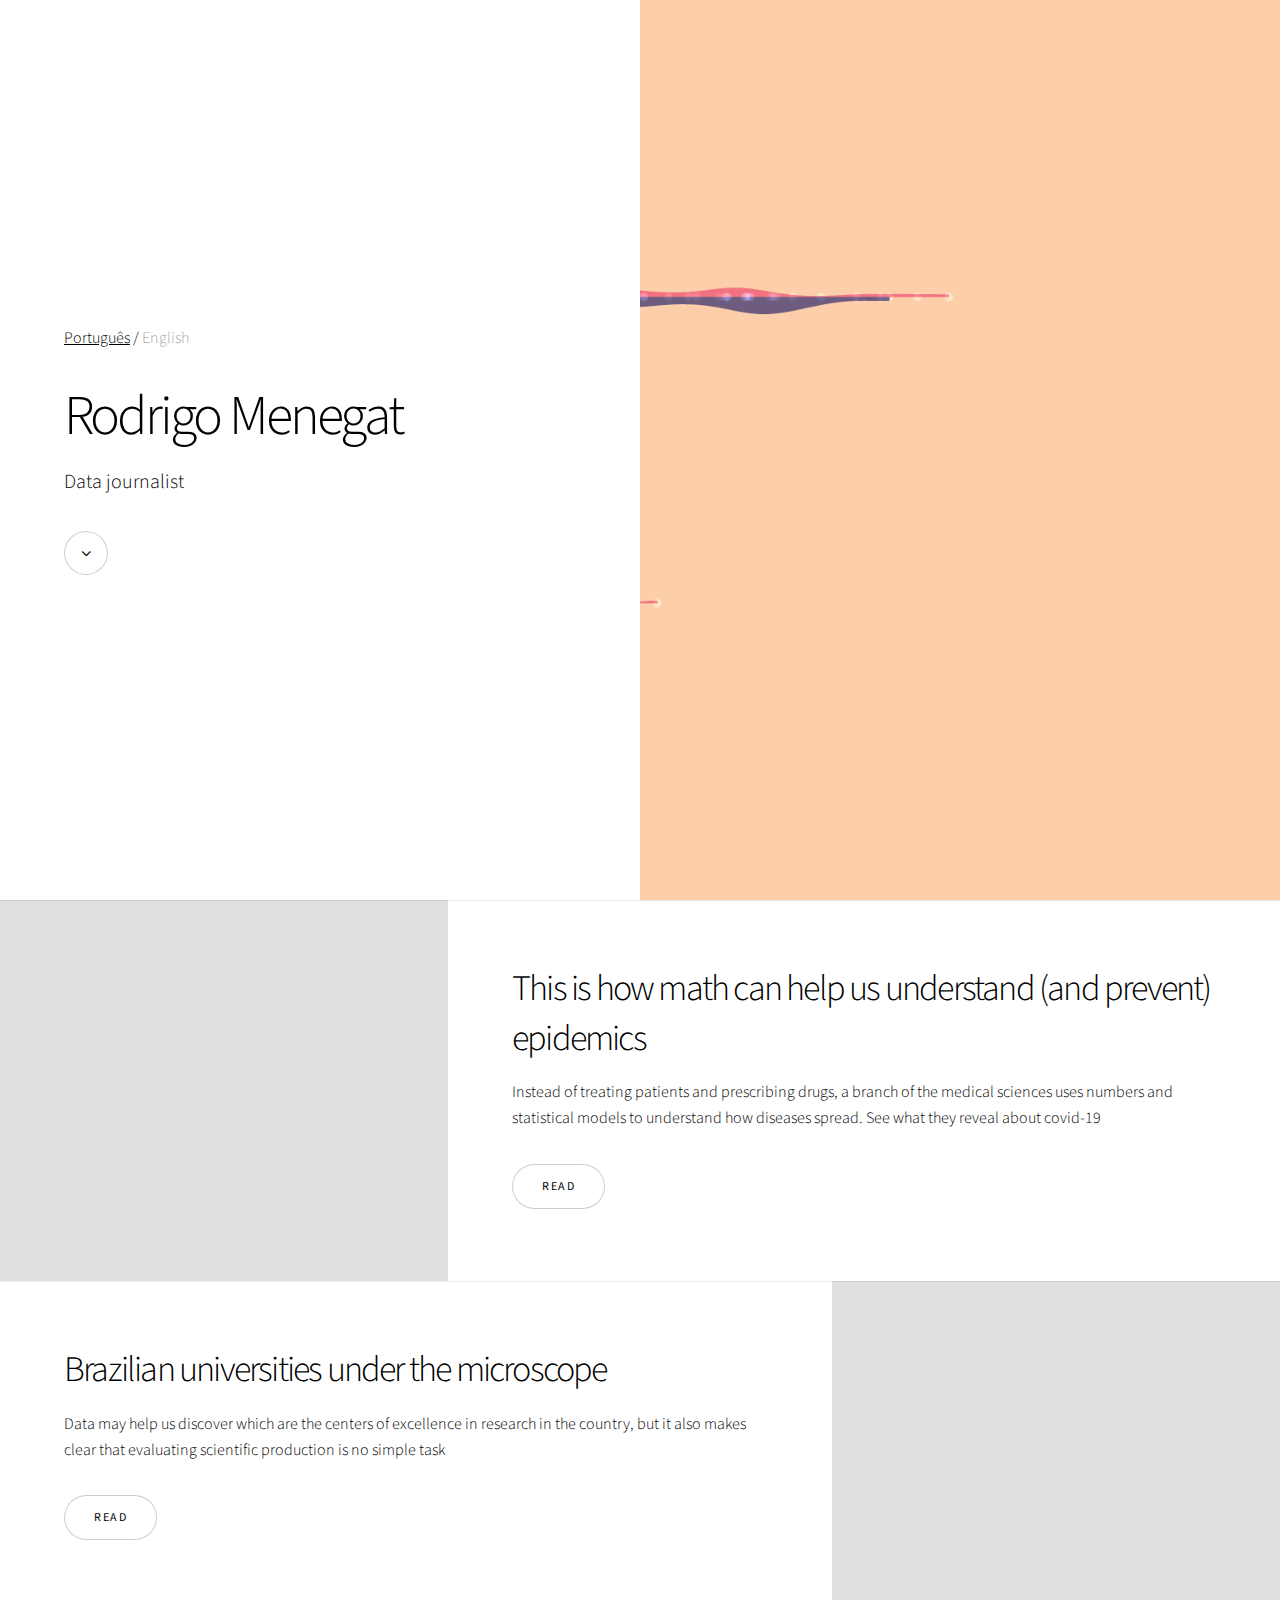
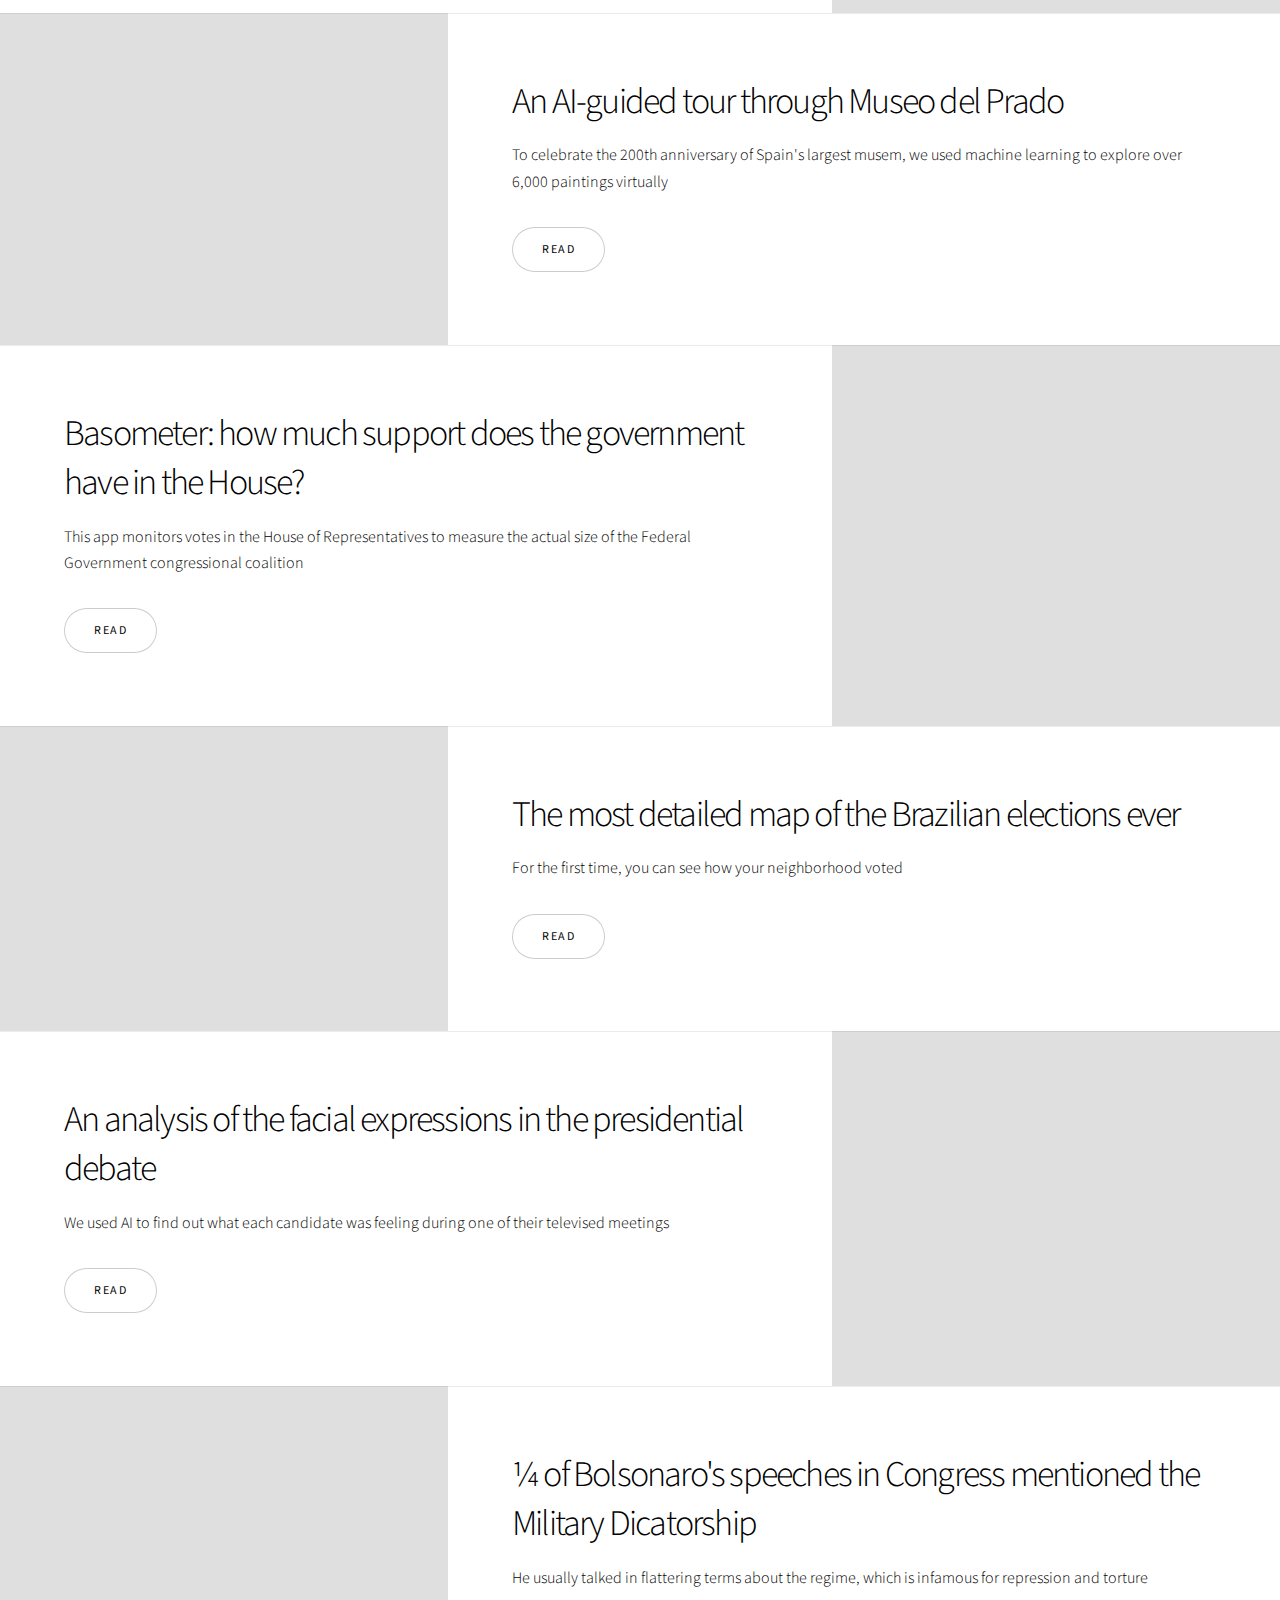
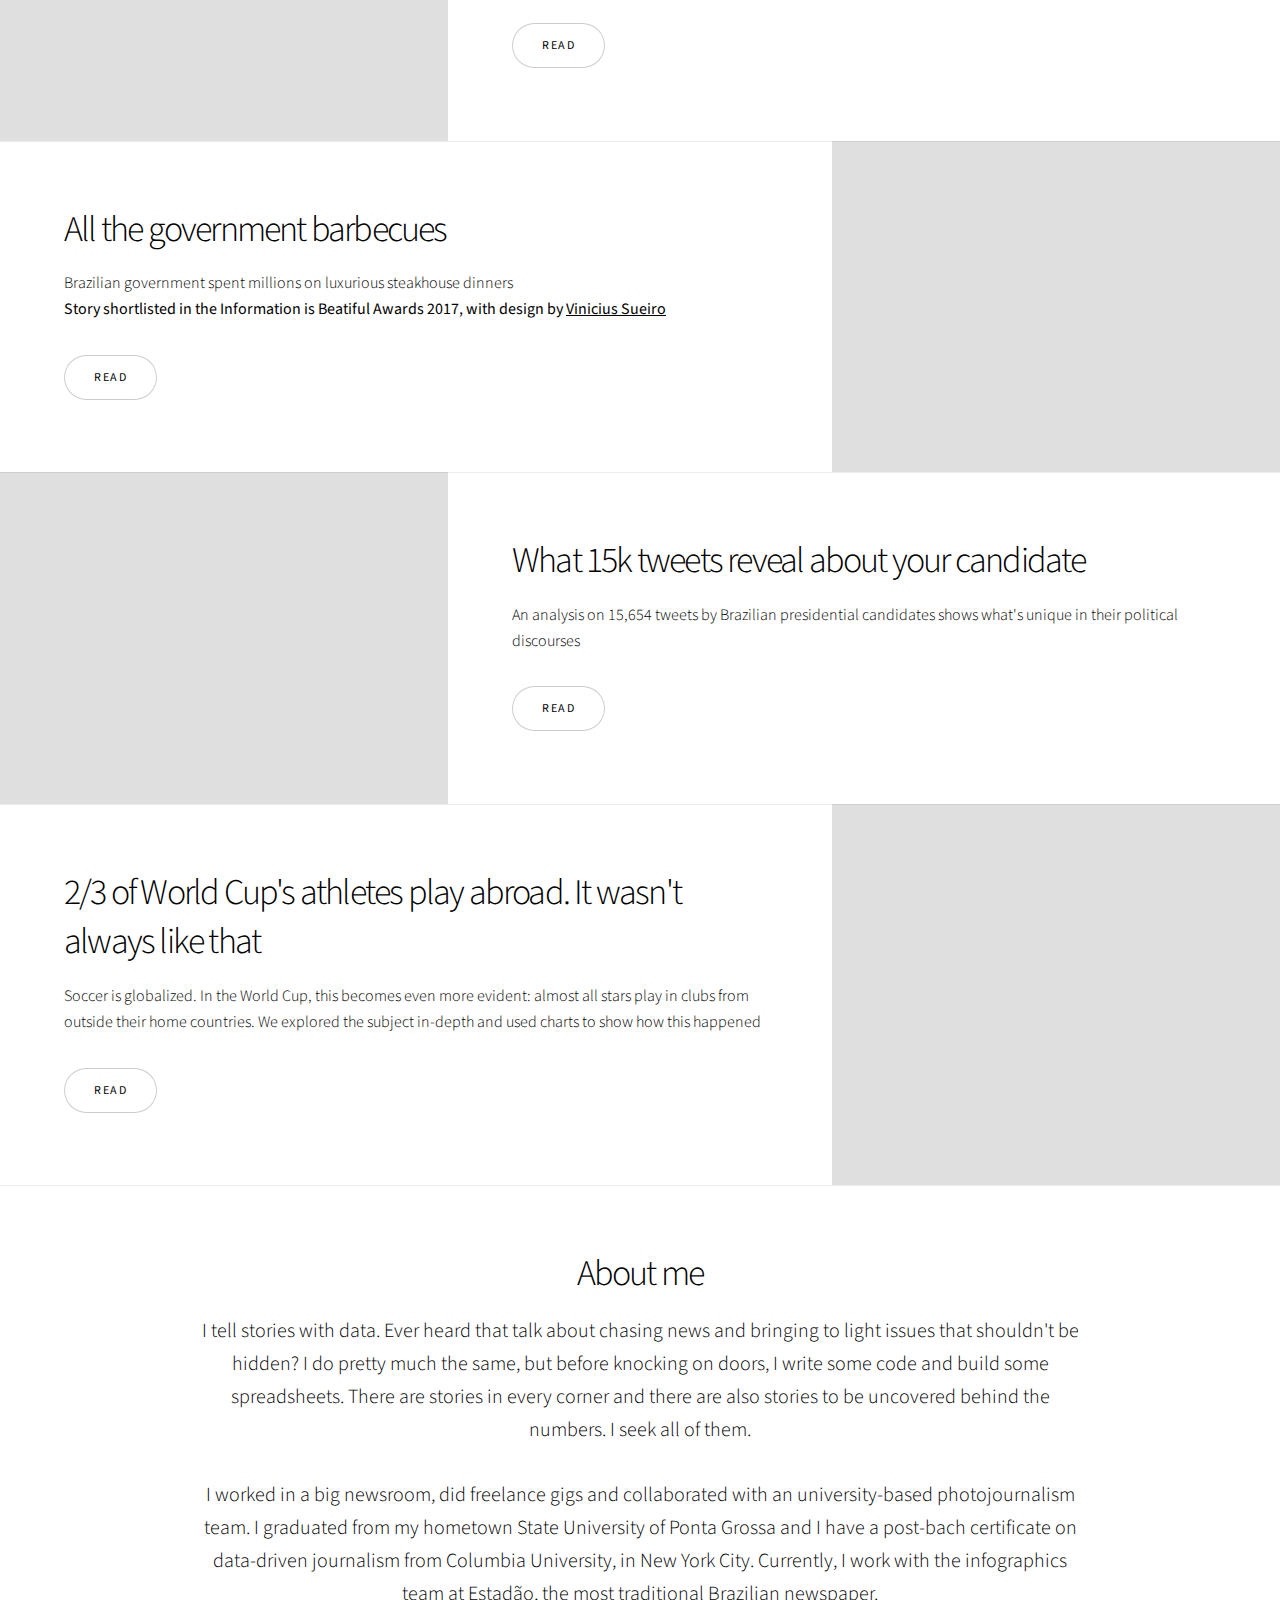
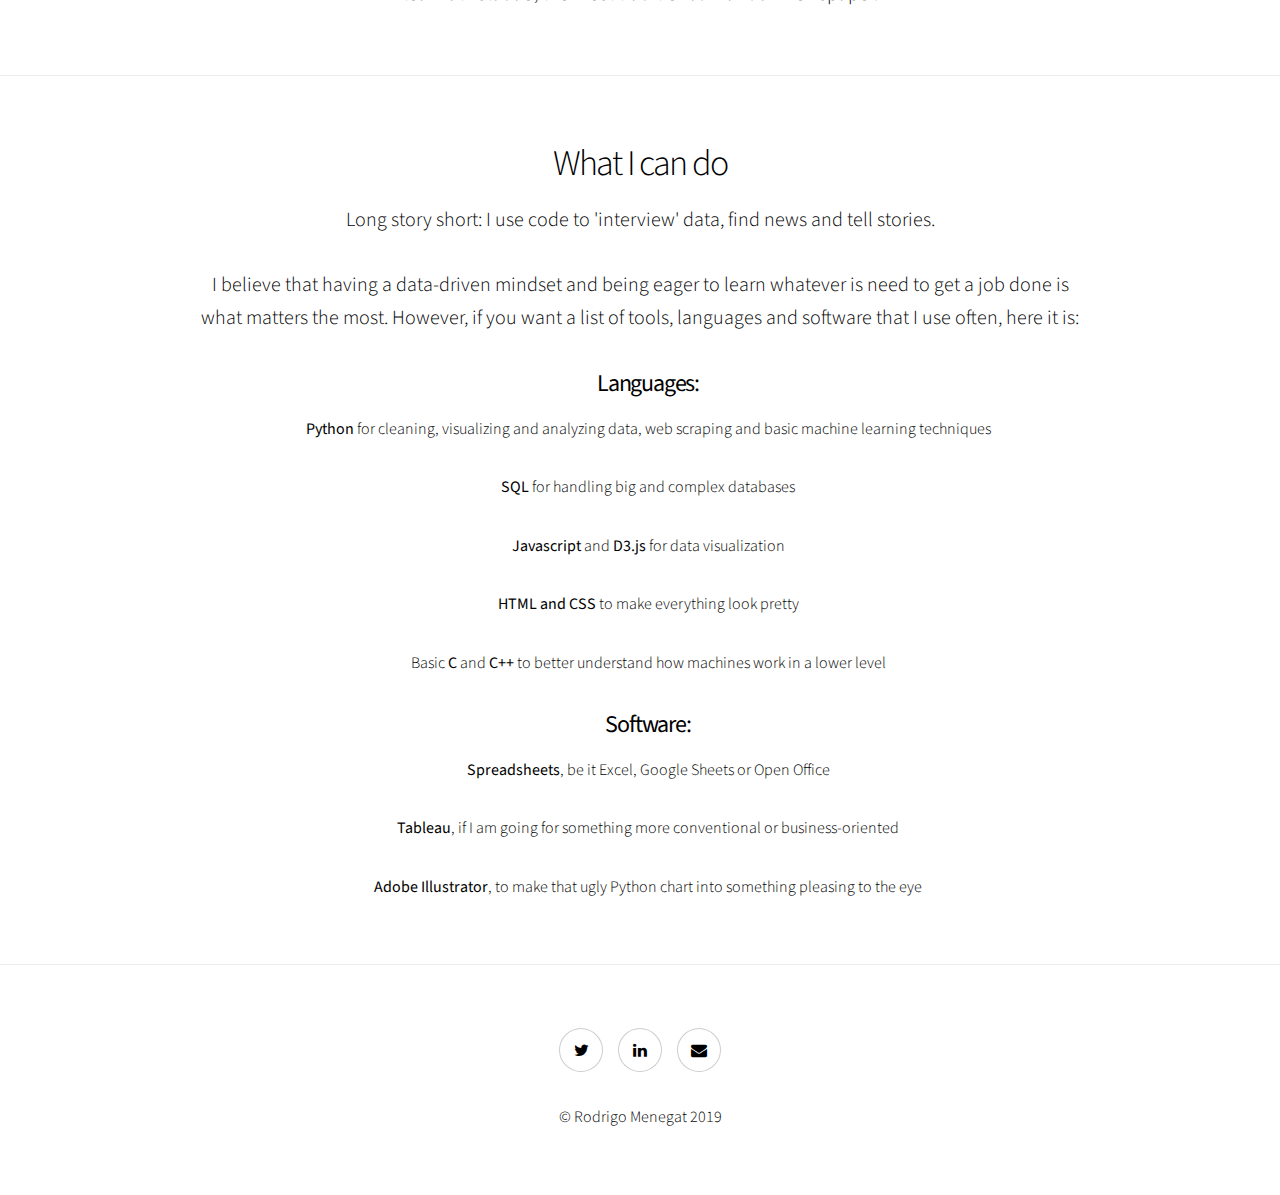
==== english/index.html @ 57725aef "Adiciona classe faltante" ====
<!DOCTYPE HTML>
<html lang="pt-BR">
	<head>
		<title>Rodrigo Menegat – Data Journalist</title>
		<meta name="author" content="Rodrigo Menegat" />
		<meta name="description" content="I tell stories with data. Ever heard that talk about chasing news and bringing to light issues that shouldn't be hidden? I do pretty much the same, but before knocking on doors, I write some code and build some spreadsheets. There are stories in every corner and there are also stories to be uncovered behind the numbers. I seek all of them." />
		<meta charset="utf-8" />
		<meta name="google" content="notranslate" />
		<meta name="viewport" content="width=device-width, initial-scale=1, shrink-to-fit=no">
		<link rel="stylesheet" href="assets/css/main.css" />
	</head>
	<body>

		<!-- Wrapper -->
			<div id="wrapper" class="divided">
				<!-- One -->
					<section class="banner style1 orient-left content-align-left image-position-right fullscreen onload-image-fade-in onload-content-fade-right">
						<div class="content">
              <div class="language-container">
                <p><a href="http://rodrigomenegat.github.io" class="language-link">Português</a> / <a href="#" class="language-link-disabled">English</a></p>
              </div>
							<h1>Rodrigo&nbsp;Menegat&nbsp;</h1>
							<p class="major">Data journalist</p>
							<ul class="actions vertical">
								<li><a href="#first" class="icon style2 fa-angle-down smooth-scroll"></a></li>
							</ul>
						</div>
						<div class="image">
							<img src="images/cover/speeches.png" alt="" align="right"/>
						</div>
					</section>



				<section class="spotlight style1 orient-right content-align-left image-position-center onscroll-image-fade-in" id="first">
					<div class="content">
						<h2>This is how math can help us understand (and prevent) epidemics</h2>
						<p>Instead of treating patients and prescribing drugs, a branch of the medical sciences uses numbers and statistical models to understand how diseases spread. See what they reveal about covid-19</p>
						<ul class="actions vertical">
							<li><a href="https://www.estadao.com.br/infograficos/saude,como-a-matematica-pode-ajudar-a-entender-e-combater-epidemias,1082298" class="button">Read</a></li>
						</ul>
					</div>
					<div class="image">
						<img src="../images/cover/epidemiology.jpg" alt="" />
					</div>
				</section>

				<section class="spotlight style1 orient-left content-align-left image-position-center onscroll-image-fade-in" id="first">
					<div class="content">
						<h2>Brazilian universities under the microscope</h2>
						<p>Data may help us discover which are the centers of excellence in research in the country, but it also makes clear that evaluating scientific production is no simple task</p>
						<ul class="actions vertical">
							<li><a href="https://www.estadao.com.br/infograficos/educacao,universidades-brasileiras-sob-o-microscopio,1061261" class="button">Read</a></li>
						</ul>
					</div>
					<div class="image">
						<img src="../images/cover/science.jpg" alt="" />
					</div>
				</section>	

				<section class="spotlight style1 orient-right content-align-left image-position-center onscroll-image-fade-in" id="first">
					<div class="content">
						<h2>An AI-guided tour through Museo del Prado</h2>
						<p>To celebrate the 200th anniversary of Spain's largest musem, we used machine learning to explore over 6,000 paintings virtually</p>
						<ul class="actions vertical">
							<li><a href="https://www.estadao.com.br/infograficos/viagem,uma-inteligencia-artificial-vai-te-guiar-pelo-museu-do-prado-nossa-reporter-pela-cena-cultural-de-madri,1025741" class="button">Read</a></li>
						</ul>
					</div>
					<div class="image">
						<img src="../images/cover/prado.jpg" alt="" />
					</div>
				</section>

            <section class="spotlight style1 orient-left content-align-left image-position-center onscroll-image-fade-in" id="first">
            <div class="content">
              <h2>Basometer: how much support does the government have in the House?</h2>
              <p>This app monitors votes in the House of Representatives to measure the actual size of the Federal Government congressional coalition</p>
              <ul class="actions vertical">
                <li><a href="https://arte.estadao.com.br/politica/basometro/" class="button">Read</a></li>
              </ul>
            </div>
            <div class="image">
              <img src="../images/cover/basometro.jpg" alt="" />
            </div>
          </section>


          <section class="spotlight style1 orient-right content-align-left image-position-center onscroll-image-fade-in" id="first">
            <div class="content">
              <h2>The most detailed map of the Brazilian elections ever</h2>
              <p>For the first time, you can see how your neighborhood voted </p>
              <ul class="actions vertical">
                <li><a href="https://www.estadao.com.br/infograficos/politica,mapa-mostra-como-sua-vizinhanca-votou-no-2-turno-e-para-o-congresso,944771" class="button">Read</a></li>
              </ul>
            </div>
            <div class="image">
              <img src="../images/cover/voronois.jpg" alt="" />
            </div>
          </section>

          <section class="spotlight style1 orient-left content-align-left image-position-center onscroll-image-fade-in">
            <div class="content">
              <h2>An analysis of the facial expressions in the presidential debate</h2>
              <p>We used AI to find out what each candidate was feeling during one of their televised meetings</p>
              <ul class="actions vertical">
                <li><a href="https://www.estadao.com.br/infograficos/politica,o-que-revela-uma-analise-das-emocoes-dos-candidatos-durante-o-debate,923037" class="button">Read</a></li>
              </ul>
            </div>
            <div class="image">
              <img src="../images/cover/emocoes-debate.png" alt="" />
            </div>
          </section>

          <section class="spotlight style1 orient-right content-align-left image-position-center onscroll-image-fade-in" id="first">
            <div class="content">
              <h2>¼ of Bolsonaro's speeches in Congress mentioned the Military Dicatorship</h2>
              <p>He usually talked in flattering terms about the regime, which is infamous for repression and torture</p>
              <ul class="actions vertical">
                <li><a href="https://www.estadao.com.br/infograficos/politica,bolsonaro-mencionou-a-ditadura-em-14-de-seus-discursos-como-deputado,982285" class="button">Read</a></li>
              </ul>
            </div>
            <div class="image">
              <img src="../images/cover/bolsonaro-ditadura.jpg" alt="" />
            </div>
          </section>

					<section class="spotlight style1 orient-left content-align-left image-position-center onscroll-image-fade-in">
						<div class="content">
							<h2>All the government barbecues</h2>
							<p>Brazilian government spent millions on luxurious steakhouse dinners
              <b><br>Story shortlisted in the Information is Beatiful Awards 2017, with design by <a href=http://vsueiro.com/>Vinicius Sueiro</a></b></p>
							<ul class="actions vertical">
								<li><a href="https://vsueiro.github.io/data-stories/all-the-government-barbecues/en/" class="button">Read</a></li>
							</ul>
						</div>
						<div class="image">
							<img src="images/cover/barbecues.png" alt="" />
						</div>
					</section>

          <section class="spotlight style1 orient-right content-align-left image-position-center onscroll-image-fade-in">
						<div class="content">
							<h2>What 15k tweets reveal about your candidate</h2>
							<p>An analysis on 15,654 tweets by Brazilian presidential candidates shows what's unique in their political discourses</p>
							<ul class="actions vertical">
								<li><a href=http://infograficos.estadao.com.br/politica/eleicoes/2018/o-que-15-mil-tweets-revelam-sobre-seu-candidato/ class="button">Read</a></li>
							</ul>
						</div>
						<div class="image">
							<img src="images/cover/tweets.png" alt="" />
						</div>
					</section>

          <section class="spotlight style1 orient-left content-align-left image-position-center onscroll-image-fade-in">
						<div class="content">
							<h2>2/3 of World Cup's athletes play abroad. It wasn't always like that</h2>
							<p>Soccer is globalized. In the World Cup, this becomes even more evident: almost all stars play in clubs from outside their home countries. We explored the subject in-depth and used charts to show how this happened</p>
							<ul class="actions vertical">
								<li><a href=https://www.estadao.com.br/infograficos/copa-do-mundo-2018,pela-primeira-vez-mais-de-dois-tercos-dos-jogadores-da-copa-atuam-no-exterior,888766 class="button">Read</a></li>
							</ul>
						</div>
						<div class="image">
							<img src="images/cover/mapa.jpg" alt="" />
						</div>
					</section>

<!--     			<section class="spotlight style1 orient-left content-align-left image-position-center onscroll-image-fade-in">
						<div class="content">
							<h2>In Brazilian streets, the dictatorship still lingers</h2>
							<p>Streets named after criminals of the two-decade long authoritarian regime are everywhere</p>
							<ul class="actions vertical">
								<li><a href="https://apublica.org/2017/10/nas-ruas-do-brasil-a-ditadura-ainda-vive/" class="button">Read</a></li>
							</ul>
						</div>
						<div class="image">
							<img src="images/cover/dictatorship.png" alt="" />
						</div>
					</section> -->

<!--           <section class="spotlight style1 orient-right content-align-left image-position-center onscroll-image-fade-in">
						<div class="content">
							<h2>After the 2018 World Cup, France and Belgium lead Estado's national team ranking</h2>
							<p>Uruguay, Russia and Croatia are among the teams that evolved the most, while Argentina and Germany have plummeted. This analysis uses statistical methods to find out which teams have dominated international soccer in recent years</p>
							<ul class="actions vertical">
								<li><a href="https://www.estadao.com.br/infograficos/copa-do-mundo-2018,ao-fim-da-copa-franca-e-belgica-dominam-ranking-do-estado,902219" class="button">Leia</a></li>
							</ul>
						</div>
						<div class="image">
							<img src="images/cover/elo.jpg" alt="" />
						</div>
					</section> -->

<!--
					<section class="spotlight style1 orient-right content-align-left image-position-center onscroll-image-fade-in">
						<div class="content">
							<h2>In vote about corruption charges, president Temer's allies avoided the spotlight</h2>
							<p>Congressmen that deemed the Brazilian president innocent were unusually brief</p>
							<ul class="actions vertical">
								<li><a href="http://politica.estadao.com.br/noticias/geral,voto-de-deputados-na-segunda-denuncia-teve-media-de-160-caracteres,70002065959" class="button">Read</a></li>
							</ul>
						</div>
						<div class="image">
							<img src="images/cover/speeches.png" alt="" />
						</div>
					</section>
-->

					<section class="wrapper style1 align-center">
						<div class="inner">
							<h2>About me</h2>
							<p class="major">I tell stories with data. Ever heard that talk about chasing news and bringing to light issues that shouldn't be hidden? I do pretty much the same, but before knocking on doors, I write some code and build some spreadsheets. There are stories in every corner and there are also stories to be uncovered behind the numbers. I seek all of them.</p>
							<p class="major">I worked in a big newsroom, did freelance gigs and collaborated with an university-based photojournalism team. I graduated from my hometown State University of Ponta Grossa and I have a post-bach certificate on data-driven journalism from Columbia University, in New York City. Currently, I work with the infographics team at Estadão, the most traditional Brazilian newspaper.</p>
						</div>
					</section>

          <section class="wrapper style1 align-center">
            <div class="inner">
              <h2>What I can do</h2>
              <p class="major">Long story short: I use code to 'interview' data, find news and tell stories.</p>
              <p class="major">I believe that having a data-driven mindset and being eager to learn whatever is need to get a job done is what matters the most. However, if you want a list of tools, languages and software that I use often, here it is:</p>
              <ul>
                <h3><b>Languages:</b></h3>
                <p><b>Python</b> for cleaning, visualizing and analyzing data, web scraping and basic machine learning techniques</p>
                <p><b>SQL</b> for handling big and complex databases</p>
                <p><b>Javascript</b> and <b>D3.js</b> for data visualization</p>
                <p><b>HTML and CSS</b> to make everything look pretty</p>
                <p>Basic <b>C</b> and <b>C++</b> to better understand how machines work in a lower level</p>
                <h3><b>Software:</b></h3>
                <p><b>Spreadsheets</b>, be it Excel, Google Sheets or Open Office</p>
                <p><b>Tableau</b>, if I am going for something more conventional or business-oriented</b></p>
                <p><b>Adobe Illustrator</b>, to make that ugly Python chart into something pleasing to the eye</b></p>


              </ul>
            </div>
          </section>

				<!-- Footer -->
					<footer class="wrapper style1 align-center">
						<div class="inner">
							<ul class="icons">
								<li><a target="_blank" href="https://twitter.com/rodrigomenegat" class="icon style2 fa-twitter"><span class="label">Twitter</span></a></li>
								<li><a target="_blank" href="https://www.linkedin.com/in/rodrigo-menegat-schuinski-6165578b/" class="icon style2 fa-linkedin"><span class="label">LinkedIn</span></a></li>
								<li><a target="_blank" href="mailto:rodrigoschuinski@gmail.com" class="icon style2 fa-envelope"><span class="label">Email</span></a></li>
							</ul>
							<p>&copy; Rodrigo Menegat 2019</p>
						</div>
					</footer>

			</div>

		<!-- Scripts -->
			<script src="assets/js/jquery.min.js"></script>
			<script src="assets/js/jquery.scrollex.min.js"></script>
			<script src="assets/js/jquery.scrolly.min.js"></script>
			<script src="assets/js/skel.min.js"></script>
			<script src="assets/js/util.js"></script>
			<script src="assets/js/main.js"></script>

	</body>
</html>
---- english/assets/css/main.css ----
@import url(font-awesome.min.css);
@import url("https://fonts.googleapis.com/css?family=Source+Sans+Pro:300,300i,400,400i");

/*
	Story by HTML5 UP
	html5up.net | @ajlkn
	Free for personal and commercial use under the CCA 3.0 license (html5up.net/license)
*/

/* Reset */

	html, body, div, span, applet, object, iframe, h1, h2, h3, h4, h5, h6, p, blockquote, pre, a, abbr, acronym, address, big, cite, code, del, dfn, em, img, ins, kbd, q, s, samp, small, strike, strong, sub, sup, tt, var, b, u, i, center, dl, dt, dd, ol, ul, li, fieldset, form, label, legend, table, caption, tbody, tfoot, thead, tr, th, td, article, aside, canvas, details, embed, figure, figcaption, footer, header, hgroup, menu, nav, output, ruby, section, summary, time, mark, audio, video {
		margin: 0;
		padding: 0;
		border: 0;
		font-size: 100%;
		font: inherit;
		vertical-align: baseline;
	}

	article, aside, details, figcaption, figure, footer, header, hgroup, menu, nav, section {
		display: block;
	}

	body {
		line-height: 1;
	}

	ol, ul {
		list-style: none;
	}

	blockquote, q {
		quotes: none;
	}

	blockquote:before, blockquote:after, q:before, q:after {
		content: '';
		content: none;
	}

	table {
		border-collapse: collapse;
		border-spacing: 0;
	}

	body {
		-webkit-text-size-adjust: none;
	}

/* Box Model */

	*, *:before, *:after {
		-moz-box-sizing: border-box;
		-webkit-box-sizing: border-box;
		box-sizing: border-box;
	}

/* Grid */

	.row {
		border-bottom: solid 1px transparent;
		-moz-box-sizing: border-box;
		-webkit-box-sizing: border-box;
		box-sizing: border-box;
	}

	.row > * {
		float: left;
		-moz-box-sizing: border-box;
		-webkit-box-sizing: border-box;
		box-sizing: border-box;
	}

	.row:after, .row:before {
		content: '';
		display: block;
		clear: both;
		height: 0;
	}

	.row.uniform > * > :first-child {
		margin-top: 0;
	}

	.row.uniform > * > :last-child {
		margin-bottom: 0;
	}

	.row.\30 \25 > * {
		padding: 0 0 0 0rem;
	}

	.row.\30 \25 {
		margin: 0 0 -1px 0rem;
	}

	.row.uniform.\30 \25 > * {
		padding: 0rem 0 0 0rem;
	}

	.row.uniform.\30 \25 {
		margin: 0rem 0 -1px 0rem;
	}

	.row > * {
		padding: 0 0 0 2rem;
	}

	.row {
		margin: 0 0 -1px -2rem;
	}

	.row.uniform > * {
		padding: 2rem 0 0 2rem;
	}

	.row.uniform {
		margin: -2rem 0 -1px -2rem;
	}

	.row.\32 00\25 > * {
		padding: 0 0 0 4rem;
	}

	.row.\32 00\25 {
		margin: 0 0 -1px -4rem;
	}

	.row.uniform.\32 00\25 > * {
		padding: 4rem 0 0 4rem;
	}

	.row.uniform.\32 00\25 {
		margin: -4rem 0 -1px -4rem;
	}

	.row.\31 50\25 > * {
		padding: 0 0 0 3rem;
	}

	.row.\31 50\25 {
		margin: 0 0 -1px -3rem;
	}

	.row.uniform.\31 50\25 > * {
		padding: 3rem 0 0 3rem;
	}

	.row.uniform.\31 50\25 {
		margin: -3rem 0 -1px -3rem;
	}

	.row.\35 0\25 > * {
		padding: 0 0 0 1rem;
	}

	.row.\35 0\25 {
		margin: 0 0 -1px -1rem;
	}

	.row.uniform.\35 0\25 > * {
		padding: 1rem 0 0 1rem;
	}

	.row.uniform.\35 0\25 {
		margin: -1rem 0 -1px -1rem;
	}

	.row.\32 5\25 > * {
		padding: 0 0 0 0.5rem;
	}

	.row.\32 5\25 {
		margin: 0 0 -1px -0.5rem;
	}

	.row.uniform.\32 5\25 > * {
		padding: 0.5rem 0 0 0.5rem;
	}

	.row.uniform.\32 5\25 {
		margin: -0.5rem 0 -1px -0.5rem;
	}

	.\31 2u, .\31 2u\24 {
		width: 100%;
		clear: none;
		margin-left: 0;
	}

	.\31 1u, .\31 1u\24 {
		width: 91.6666666667%;
		clear: none;
		margin-left: 0;
	}

	.\31 0u, .\31 0u\24 {
		width: 83.3333333333%;
		clear: none;
		margin-left: 0;
	}

	.\39 u, .\39 u\24 {
		width: 75%;
		clear: none;
		margin-left: 0;
	}

	.\38 u, .\38 u\24 {
		width: 66.6666666667%;
		clear: none;
		margin-left: 0;
	}

	.\37 u, .\37 u\24 {
		width: 58.3333333333%;
		clear: none;
		margin-left: 0;
	}

	.\36 u, .\36 u\24 {
		width: 50%;
		clear: none;
		margin-left: 0;
	}

	.\35 u, .\35 u\24 {
		width: 41.6666666667%;
		clear: none;
		margin-left: 0;
	}

	.\34 u, .\34 u\24 {
		width: 33.3333333333%;
		clear: none;
		margin-left: 0;
	}

	.\33 u, .\33 u\24 {
		width: 25%;
		clear: none;
		margin-left: 0;
	}

	.\32 u, .\32 u\24 {
		width: 16.6666666667%;
		clear: none;
		margin-left: 0;
	}

	.\31 u, .\31 u\24 {
		width: 8.3333333333%;
		clear: none;
		margin-left: 0;
	}

	.\31 2u\24 + *,
	.\31 1u\24 + *,
	.\31 0u\24 + *,
	.\39 u\24 + *,
	.\38 u\24 + *,
	.\37 u\24 + *,
	.\36 u\24 + *,
	.\35 u\24 + *,
	.\34 u\24 + *,
	.\33 u\24 + *,
	.\32 u\24 + *,
	.\31 u\24 + * {
		clear: left;
	}

	.\-11u {
		margin-left: 91.66667%;
	}

	.\-10u {
		margin-left: 83.33333%;
	}

	.\-9u {
		margin-left: 75%;
	}

	.\-8u {
		margin-left: 66.66667%;
	}

	.\-7u {
		margin-left: 58.33333%;
	}

	.\-6u {
		margin-left: 50%;
	}

	.\-5u {
		margin-left: 41.66667%;
	}

	.\-4u {
		margin-left: 33.33333%;
	}

	.\-3u {
		margin-left: 25%;
	}

	.\-2u {
		margin-left: 16.66667%;
	}

	.\-1u {
		margin-left: 8.33333%;
	}

	@media screen and (max-width: 1680px) {

		.row > * {
			padding: 0 0 0 2rem;
		}

		.row {
			margin: 0 0 -1px -2rem;
		}

		.row.uniform > * {
			padding: 2rem 0 0 2rem;
		}

		.row.uniform {
			margin: -2rem 0 -1px -2rem;
		}

		.row.\32 00\25 > * {
			padding: 0 0 0 4rem;
		}

		.row.\32 00\25 {
			margin: 0 0 -1px -4rem;
		}

		.row.uniform.\32 00\25 > * {
			padding: 4rem 0 0 4rem;
		}

		.row.uniform.\32 00\25 {
			margin: -4rem 0 -1px -4rem;
		}

		.row.\31 50\25 > * {
			padding: 0 0 0 3rem;
		}

		.row.\31 50\25 {
			margin: 0 0 -1px -3rem;
		}

		.row.uniform.\31 50\25 > * {
			padding: 3rem 0 0 3rem;
		}

		.row.uniform.\31 50\25 {
			margin: -3rem 0 -1px -3rem;
		}

		.row.\35 0\25 > * {
			padding: 0 0 0 1rem;
		}

		.row.\35 0\25 {
			margin: 0 0 -1px -1rem;
		}

		.row.uniform.\35 0\25 > * {
			padding: 1rem 0 0 1rem;
		}

		.row.uniform.\35 0\25 {
			margin: -1rem 0 -1px -1rem;
		}

		.row.\32 5\25 > * {
			padding: 0 0 0 0.5rem;
		}

		.row.\32 5\25 {
			margin: 0 0 -1px -0.5rem;
		}

		.row.uniform.\32 5\25 > * {
			padding: 0.5rem 0 0 0.5rem;
		}

		.row.uniform.\32 5\25 {
			margin: -0.5rem 0 -1px -0.5rem;
		}

		.\31 2u\28xlarge\29, .\31 2u\24\28xlarge\29 {
			width: 100%;
			clear: none;
			margin-left: 0;
		}

		.\31 1u\28xlarge\29, .\31 1u\24\28xlarge\29 {
			width: 91.6666666667%;
			clear: none;
			margin-left: 0;
		}

		.\31 0u\28xlarge\29, .\31 0u\24\28xlarge\29 {
			width: 83.3333333333%;
			clear: none;
			margin-left: 0;
		}

		.\39 u\28xlarge\29, .\39 u\24\28xlarge\29 {
			width: 75%;
			clear: none;
			margin-left: 0;
		}

		.\38 u\28xlarge\29, .\38 u\24\28xlarge\29 {
			width: 66.6666666667%;
			clear: none;
			margin-left: 0;
		}

		.\37 u\28xlarge\29, .\37 u\24\28xlarge\29 {
			width: 58.3333333333%;
			clear: none;
			margin-left: 0;
		}

		.\36 u\28xlarge\29, .\36 u\24\28xlarge\29 {
			width: 50%;
			clear: none;
			margin-left: 0;
		}

		.\35 u\28xlarge\29, .\35 u\24\28xlarge\29 {
			width: 41.6666666667%;
			clear: none;
			margin-left: 0;
		}

		.\34 u\28xlarge\29, .\34 u\24\28xlarge\29 {
			width: 33.3333333333%;
			clear: none;
			margin-left: 0;
		}

		.\33 u\28xlarge\29, .\33 u\24\28xlarge\29 {
			width: 25%;
			clear: none;
			margin-left: 0;
		}

		.\32 u\28xlarge\29, .\32 u\24\28xlarge\29 {
			width: 16.6666666667%;
			clear: none;
			margin-left: 0;
		}

		.\31 u\28xlarge\29, .\31 u\24\28xlarge\29 {
			width: 8.3333333333%;
			clear: none;
			margin-left: 0;
		}

		.\31 2u\24\28xlarge\29 + *,
		.\31 1u\24\28xlarge\29 + *,
		.\31 0u\24\28xlarge\29 + *,
		.\39 u\24\28xlarge\29 + *,
		.\38 u\24\28xlarge\29 + *,
		.\37 u\24\28xlarge\29 + *,
		.\36 u\24\28xlarge\29 + *,
		.\35 u\24\28xlarge\29 + *,
		.\34 u\24\28xlarge\29 + *,
		.\33 u\24\28xlarge\29 + *,
		.\32 u\24\28xlarge\29 + *,
		.\31 u\24\28xlarge\29 + * {
			clear: left;
		}

		.\-11u\28xlarge\29 {
			margin-left: 91.66667%;
		}

		.\-10u\28xlarge\29 {
			margin-left: 83.33333%;
		}

		.\-9u\28xlarge\29 {
			margin-left: 75%;
		}

		.\-8u\28xlarge\29 {
			margin-left: 66.66667%;
		}

		.\-7u\28xlarge\29 {
			margin-left: 58.33333%;
		}

		.\-6u\28xlarge\29 {
			margin-left: 50%;
		}

		.\-5u\28xlarge\29 {
			margin-left: 41.66667%;
		}

		.\-4u\28xlarge\29 {
			margin-left: 33.33333%;
		}

		.\-3u\28xlarge\29 {
			margin-left: 25%;
		}

		.\-2u\28xlarge\29 {
			margin-left: 16.66667%;
		}

		.\-1u\28xlarge\29 {
			margin-left: 8.33333%;
		}

	}

	@media screen and (max-width: 1280px) {

		.row > * {
			padding: 0 0 0 2rem;
		}

		.row {
			margin: 0 0 -1px -2rem;
		}

		.row.uniform > * {
			padding: 2rem 0 0 2rem;
		}

		.row.uniform {
			margin: -2rem 0 -1px -2rem;
		}

		.row.\32 00\25 > * {
			padding: 0 0 0 4rem;
		}

		.row.\32 00\25 {
			margin: 0 0 -1px -4rem;
		}

		.row.uniform.\32 00\25 > * {
			padding: 4rem 0 0 4rem;
		}

		.row.uniform.\32 00\25 {
			margin: -4rem 0 -1px -4rem;
		}

		.row.\31 50\25 > * {
			padding: 0 0 0 3rem;
		}

		.row.\31 50\25 {
			margin: 0 0 -1px -3rem;
		}

		.row.uniform.\31 50\25 > * {
			padding: 3rem 0 0 3rem;
		}

		.row.uniform.\31 50\25 {
			margin: -3rem 0 -1px -3rem;
		}

		.row.\35 0\25 > * {
			padding: 0 0 0 1rem;
		}

		.row.\35 0\25 {
			margin: 0 0 -1px -1rem;
		}

		.row.uniform.\35 0\25 > * {
			padding: 1rem 0 0 1rem;
		}

		.row.uniform.\35 0\25 {
			margin: -1rem 0 -1px -1rem;
		}

		.row.\32 5\25 > * {
			padding: 0 0 0 0.5rem;
		}

		.row.\32 5\25 {
			margin: 0 0 -1px -0.5rem;
		}

		.row.uniform.\32 5\25 > * {
			padding: 0.5rem 0 0 0.5rem;
		}

		.row.uniform.\32 5\25 {
			margin: -0.5rem 0 -1px -0.5rem;
		}

		.\31 2u\28large\29, .\31 2u\24\28large\29 {
			width: 100%;
			clear: none;
			margin-left: 0;
		}

		.\31 1u\28large\29, .\31 1u\24\28large\29 {
			width: 91.6666666667%;
			clear: none;
			margin-left: 0;
		}

		.\31 0u\28large\29, .\31 0u\24\28large\29 {
			width: 83.3333333333%;
			clear: none;
			margin-left: 0;
		}

		.\39 u\28large\29, .\39 u\24\28large\29 {
			width: 75%;
			clear: none;
			margin-left: 0;
		}

		.\38 u\28large\29, .\38 u\24\28large\29 {
			width: 66.6666666667%;
			clear: none;
			margin-left: 0;
		}

		.\37 u\28large\29, .\37 u\24\28large\29 {
			width: 58.3333333333%;
			clear: none;
			margin-left: 0;
		}

		.\36 u\28large\29, .\36 u\24\28large\29 {
			width: 50%;
			clear: none;
			margin-left: 0;
		}

		.\35 u\28large\29, .\35 u\24\28large\29 {
			width: 41.6666666667%;
			clear: none;
			margin-left: 0;
		}

		.\34 u\28large\29, .\34 u\24\28large\29 {
			width: 33.3333333333%;
			clear: none;
			margin-left: 0;
		}

		.\33 u\28large\29, .\33 u\24\28large\29 {
			width: 25%;
			clear: none;
			margin-left: 0;
		}

		.\32 u\28large\29, .\32 u\24\28large\29 {
			width: 16.6666666667%;
			clear: none;
			margin-left: 0;
		}

		.\31 u\28large\29, .\31 u\24\28large\29 {
			width: 8.3333333333%;
			clear: none;
			margin-left: 0;
		}

		.\31 2u\24\28large\29 + *,
		.\31 1u\24\28large\29 + *,
		.\31 0u\24\28large\29 + *,
		.\39 u\24\28large\29 + *,
		.\38 u\24\28large\29 + *,
		.\37 u\24\28large\29 + *,
		.\36 u\24\28large\29 + *,
		.\35 u\24\28large\29 + *,
		.\34 u\24\28large\29 + *,
		.\33 u\24\28large\29 + *,
		.\32 u\24\28large\29 + *,
		.\31 u\24\28large\29 + * {
			clear: left;
		}

		.\-11u\28large\29 {
			margin-left: 91.66667%;
		}

		.\-10u\28large\29 {
			margin-left: 83.33333%;
		}

		.\-9u\28large\29 {
			margin-left: 75%;
		}

		.\-8u\28large\29 {
			margin-left: 66.66667%;
		}

		.\-7u\28large\29 {
			margin-left: 58.33333%;
		}

		.\-6u\28large\29 {
			margin-left: 50%;
		}

		.\-5u\28large\29 {
			margin-left: 41.66667%;
		}

		.\-4u\28large\29 {
			margin-left: 33.33333%;
		}

		.\-3u\28large\29 {
			margin-left: 25%;
		}

		.\-2u\28large\29 {
			margin-left: 16.66667%;
		}

		.\-1u\28large\29 {
			margin-left: 8.33333%;
		}

	}

	@media screen and (max-width: 980px) {

		.row > * {
			padding: 0 0 0 2rem;
		}

		.row {
			margin: 0 0 -1px -2rem;
		}

		.row.uniform > * {
			padding: 2rem 0 0 2rem;
		}

		.row.uniform {
			margin: -2rem 0 -1px -2rem;
		}

		.row.\32 00\25 > * {
			padding: 0 0 0 4rem;
		}

		.row.\32 00\25 {
			margin: 0 0 -1px -4rem;
		}

		.row.uniform.\32 00\25 > * {
			padding: 4rem 0 0 4rem;
		}

		.row.uniform.\32 00\25 {
			margin: -4rem 0 -1px -4rem;
		}

		.row.\31 50\25 > * {
			padding: 0 0 0 3rem;
		}

		.row.\31 50\25 {
			margin: 0 0 -1px -3rem;
		}

		.row.uniform.\31 50\25 > * {
			padding: 3rem 0 0 3rem;
		}

		.row.uniform.\31 50\25 {
			margin: -3rem 0 -1px -3rem;
		}

		.row.\35 0\25 > * {
			padding: 0 0 0 1rem;
		}

		.row.\35 0\25 {
			margin: 0 0 -1px -1rem;
		}

		.row.uniform.\35 0\25 > * {
			padding: 1rem 0 0 1rem;
		}

		.row.uniform.\35 0\25 {
			margin: -1rem 0 -1px -1rem;
		}

		.row.\32 5\25 > * {
			padding: 0 0 0 0.5rem;
		}

		.row.\32 5\25 {
			margin: 0 0 -1px -0.5rem;
		}

		.row.uniform.\32 5\25 > * {
			padding: 0.5rem 0 0 0.5rem;
		}

		.row.uniform.\32 5\25 {
			margin: -0.5rem 0 -1px -0.5rem;
		}

		.\31 2u\28medium\29, .\31 2u\24\28medium\29 {
			width: 100%;
			clear: none;
			margin-left: 0;
		}

		.\31 1u\28medium\29, .\31 1u\24\28medium\29 {
			width: 91.6666666667%;
			clear: none;
			margin-left: 0;
		}

		.\31 0u\28medium\29, .\31 0u\24\28medium\29 {
			width: 83.3333333333%;
			clear: none;
			margin-left: 0;
		}

		.\39 u\28medium\29, .\39 u\24\28medium\29 {
			width: 75%;
			clear: none;
			margin-left: 0;
		}

		.\38 u\28medium\29, .\38 u\24\28medium\29 {
			width: 66.6666666667%;
			clear: none;
			margin-left: 0;
		}

		.\37 u\28medium\29, .\37 u\24\28medium\29 {
			width: 58.3333333333%;
			clear: none;
			margin-left: 0;
		}

		.\36 u\28medium\29, .\36 u\24\28medium\29 {
			width: 50%;
			clear: none;
			margin-left: 0;
		}

		.\35 u\28medium\29, .\35 u\24\28medium\29 {
			width: 41.6666666667%;
			clear: none;
			margin-left: 0;
		}

		.\34 u\28medium\29, .\34 u\24\28medium\29 {
			width: 33.3333333333%;
			clear: none;
			margin-left: 0;
		}

		.\33 u\28medium\29, .\33 u\24\28medium\29 {
			width: 25%;
			clear: none;
			margin-left: 0;
		}

		.\32 u\28medium\29, .\32 u\24\28medium\29 {
			width: 16.6666666667%;
			clear: none;
			margin-left: 0;
		}

		.\31 u\28medium\29, .\31 u\24\28medium\29 {
			width: 8.3333333333%;
			clear: none;
			margin-left: 0;
		}

		.\31 2u\24\28medium\29 + *,
		.\31 1u\24\28medium\29 + *,
		.\31 0u\24\28medium\29 + *,
		.\39 u\24\28medium\29 + *,
		.\38 u\24\28medium\29 + *,
		.\37 u\24\28medium\29 + *,
		.\36 u\24\28medium\29 + *,
		.\35 u\24\28medium\29 + *,
		.\34 u\24\28medium\29 + *,
		.\33 u\24\28medium\29 + *,
		.\32 u\24\28medium\29 + *,
		.\31 u\24\28medium\29 + * {
			clear: left;
		}

		.\-11u\28medium\29 {
			margin-left: 91.66667%;
		}

		.\-10u\28medium\29 {
			margin-left: 83.33333%;
		}

		.\-9u\28medium\29 {
			margin-left: 75%;
		}

		.\-8u\28medium\29 {
			margin-left: 66.66667%;
		}

		.\-7u\28medium\29 {
			margin-left: 58.33333%;
		}

		.\-6u\28medium\29 {
			margin-left: 50%;
		}

		.\-5u\28medium\29 {
			margin-left: 41.66667%;
		}

		.\-4u\28medium\29 {
			margin-left: 33.33333%;
		}

		.\-3u\28medium\29 {
			margin-left: 25%;
		}

		.\-2u\28medium\29 {
			margin-left: 16.66667%;
		}

		.\-1u\28medium\29 {
			margin-left: 8.33333%;
		}

	}

	@media screen and (max-width: 736px) {

		.row > * {
			padding: 0 0 0 2rem;
		}

		.row {
			margin: 0 0 -1px -2rem;
		}

		.row.uniform > * {
			padding: 2rem 0 0 2rem;
		}

		.row.uniform {
			margin: -2rem 0 -1px -2rem;
		}

		.row.\32 00\25 > * {
			padding: 0 0 0 4rem;
		}

		.row.\32 00\25 {
			margin: 0 0 -1px -4rem;
		}

		.row.uniform.\32 00\25 > * {
			padding: 4rem 0 0 4rem;
		}

		.row.uniform.\32 00\25 {
			margin: -4rem 0 -1px -4rem;
		}

		.row.\31 50\25 > * {
			padding: 0 0 0 3rem;
		}

		.row.\31 50\25 {
			margin: 0 0 -1px -3rem;
		}

		.row.uniform.\31 50\25 > * {
			padding: 3rem 0 0 3rem;
		}

		.row.uniform.\31 50\25 {
			margin: -3rem 0 -1px -3rem;
		}

		.row.\35 0\25 > * {
			padding: 0 0 0 1rem;
		}

		.row.\35 0\25 {
			margin: 0 0 -1px -1rem;
		}

		.row.uniform.\35 0\25 > * {
			padding: 1rem 0 0 1rem;
		}

		.row.uniform.\35 0\25 {
			margin: -1rem 0 -1px -1rem;
		}

		.row.\32 5\25 > * {
			padding: 0 0 0 0.5rem;
		}

		.row.\32 5\25 {
			margin: 0 0 -1px -0.5rem;
		}

		.row.uniform.\32 5\25 > * {
			padding: 0.5rem 0 0 0.5rem;
		}

		.row.uniform.\32 5\25 {
			margin: -0.5rem 0 -1px -0.5rem;
		}

		.\31 2u\28small\29, .\31 2u\24\28small\29 {
			width: 100%;
			clear: none;
			margin-left: 0;
		}

		.\31 1u\28small\29, .\31 1u\24\28small\29 {
			width: 91.6666666667%;
			clear: none;
			margin-left: 0;
		}

		.\31 0u\28small\29, .\31 0u\24\28small\29 {
			width: 83.3333333333%;
			clear: none;
			margin-left: 0;
		}

		.\39 u\28small\29, .\39 u\24\28small\29 {
			width: 75%;
			clear: none;
			margin-left: 0;
		}

		.\38 u\28small\29, .\38 u\24\28small\29 {
			width: 66.6666666667%;
			clear: none;
			margin-left: 0;
		}

		.\37 u\28small\29, .\37 u\24\28small\29 {
			width: 58.3333333333%;
			clear: none;
			margin-left: 0;
		}

		.\36 u\28small\29, .\36 u\24\28small\29 {
			width: 50%;
			clear: none;
			margin-left: 0;
		}

		.\35 u\28small\29, .\35 u\24\28small\29 {
			width: 41.6666666667%;
			clear: none;
			margin-left: 0;
		}

		.\34 u\28small\29, .\34 u\24\28small\29 {
			width: 33.3333333333%;
			clear: none;
			margin-left: 0;
		}

		.\33 u\28small\29, .\33 u\24\28small\29 {
			width: 25%;
			clear: none;
			margin-left: 0;
		}

		.\32 u\28small\29, .\32 u\24\28small\29 {
			width: 16.6666666667%;
			clear: none;
			margin-left: 0;
		}

		.\31 u\28small\29, .\31 u\24\28small\29 {
			width: 8.3333333333%;
			clear: none;
			margin-left: 0;
		}

		.\31 2u\24\28small\29 + *,
		.\31 1u\24\28small\29 + *,
		.\31 0u\24\28small\29 + *,
		.\39 u\24\28small\29 + *,
		.\38 u\24\28small\29 + *,
		.\37 u\24\28small\29 + *,
		.\36 u\24\28small\29 + *,
		.\35 u\24\28small\29 + *,
		.\34 u\24\28small\29 + *,
		.\33 u\24\28small\29 + *,
		.\32 u\24\28small\29 + *,
		.\31 u\24\28small\29 + * {
			clear: left;
		}

		.\-11u\28small\29 {
			margin-left: 91.66667%;
		}

		.\-10u\28small\29 {
			margin-left: 83.33333%;
		}

		.\-9u\28small\29 {
			margin-left: 75%;
		}

		.\-8u\28small\29 {
			margin-left: 66.66667%;
		}

		.\-7u\28small\29 {
			margin-left: 58.33333%;
		}

		.\-6u\28small\29 {
			margin-left: 50%;
		}

		.\-5u\28small\29 {
			margin-left: 41.66667%;
		}

		.\-4u\28small\29 {
			margin-left: 33.33333%;
		}

		.\-3u\28small\29 {
			margin-left: 25%;
		}

		.\-2u\28small\29 {
			margin-left: 16.66667%;
		}

		.\-1u\28small\29 {
			margin-left: 8.33333%;
		}

	}

	@media screen and (max-width: 480px) {

		.row > * {
			padding: 0 0 0 2rem;
		}

		.row {
			margin: 0 0 -1px -2rem;
		}

		.row.uniform > * {
			padding: 2rem 0 0 2rem;
		}

		.row.uniform {
			margin: -2rem 0 -1px -2rem;
		}

		.row.\32 00\25 > * {
			padding: 0 0 0 4rem;
		}

		.row.\32 00\25 {
			margin: 0 0 -1px -4rem;
		}

		.row.uniform.\32 00\25 > * {
			padding: 4rem 0 0 4rem;
		}

		.row.uniform.\32 00\25 {
			margin: -4rem 0 -1px -4rem;
		}

		.row.\31 50\25 > * {
			padding: 0 0 0 3rem;
		}

		.row.\31 50\25 {
			margin: 0 0 -1px -3rem;
		}

		.row.uniform.\31 50\25 > * {
			padding: 3rem 0 0 3rem;
		}

		.row.uniform.\31 50\25 {
			margin: -3rem 0 -1px -3rem;
		}

		.row.\35 0\25 > * {
			padding: 0 0 0 1rem;
		}

		.row.\35 0\25 {
			margin: 0 0 -1px -1rem;
		}

		.row.uniform.\35 0\25 > * {
			padding: 1rem 0 0 1rem;
		}

		.row.uniform.\35 0\25 {
			margin: -1rem 0 -1px -1rem;
		}

		.row.\32 5\25 > * {
			padding: 0 0 0 0.5rem;
		}

		.row.\32 5\25 {
			margin: 0 0 -1px -0.5rem;
		}

		.row.uniform.\32 5\25 > * {
			padding: 0.5rem 0 0 0.5rem;
		}

		.row.uniform.\32 5\25 {
			margin: -0.5rem 0 -1px -0.5rem;
		}

		.\31 2u\28xsmall\29, .\31 2u\24\28xsmall\29 {
			width: 100%;
			clear: none;
			margin-left: 0;
		}

		.\31 1u\28xsmall\29, .\31 1u\24\28xsmall\29 {
			width: 91.6666666667%;
			clear: none;
			margin-left: 0;
		}

		.\31 0u\28xsmall\29, .\31 0u\24\28xsmall\29 {
			width: 83.3333333333%;
			clear: none;
			margin-left: 0;
		}

		.\39 u\28xsmall\29, .\39 u\24\28xsmall\29 {
			width: 75%;
			clear: none;
			margin-left: 0;
		}

		.\38 u\28xsmall\29, .\38 u\24\28xsmall\29 {
			width: 66.6666666667%;
			clear: none;
			margin-left: 0;
		}

		.\37 u\28xsmall\29, .\37 u\24\28xsmall\29 {
			width: 58.3333333333%;
			clear: none;
			margin-left: 0;
		}

		.\36 u\28xsmall\29, .\36 u\24\28xsmall\29 {
			width: 50%;
			clear: none;
			margin-left: 0;
		}

		.\35 u\28xsmall\29, .\35 u\24\28xsmall\29 {
			width: 41.6666666667%;
			clear: none;
			margin-left: 0;
		}

		.\34 u\28xsmall\29, .\34 u\24\28xsmall\29 {
			width: 33.3333333333%;
			clear: none;
			margin-left: 0;
		}

		.\33 u\28xsmall\29, .\33 u\24\28xsmall\29 {
			width: 25%;
			clear: none;
			margin-left: 0;
		}

		.\32 u\28xsmall\29, .\32 u\24\28xsmall\29 {
			width: 16.6666666667%;
			clear: none;
			margin-left: 0;
		}

		.\31 u\28xsmall\29, .\31 u\24\28xsmall\29 {
			width: 8.3333333333%;
			clear: none;
			margin-left: 0;
		}

		.\31 2u\24\28xsmall\29 + *,
		.\31 1u\24\28xsmall\29 + *,
		.\31 0u\24\28xsmall\29 + *,
		.\39 u\24\28xsmall\29 + *,
		.\38 u\24\28xsmall\29 + *,
		.\37 u\24\28xsmall\29 + *,
		.\36 u\24\28xsmall\29 + *,
		.\35 u\24\28xsmall\29 + *,
		.\34 u\24\28xsmall\29 + *,
		.\33 u\24\28xsmall\29 + *,
		.\32 u\24\28xsmall\29 + *,
		.\31 u\24\28xsmall\29 + * {
			clear: left;
		}

		.\-11u\28xsmall\29 {
			margin-left: 91.66667%;
		}

		.\-10u\28xsmall\29 {
			margin-left: 83.33333%;
		}

		.\-9u\28xsmall\29 {
			margin-left: 75%;
		}

		.\-8u\28xsmall\29 {
			margin-left: 66.66667%;
		}

		.\-7u\28xsmall\29 {
			margin-left: 58.33333%;
		}

		.\-6u\28xsmall\29 {
			margin-left: 50%;
		}

		.\-5u\28xsmall\29 {
			margin-left: 41.66667%;
		}

		.\-4u\28xsmall\29 {
			margin-left: 33.33333%;
		}

		.\-3u\28xsmall\29 {
			margin-left: 25%;
		}

		.\-2u\28xsmall\29 {
			margin-left: 16.66667%;
		}

		.\-1u\28xsmall\29 {
			margin-left: 8.33333%;
		}

	}

	@media screen and (max-width: 360px) {

		.row > * {
			padding: 0 0 0 2rem;
		}

		.row {
			margin: 0 0 -1px -2rem;
		}

		.row.uniform > * {
			padding: 2rem 0 0 2rem;
		}

		.row.uniform {
			margin: -2rem 0 -1px -2rem;
		}

		.row.\32 00\25 > * {
			padding: 0 0 0 4rem;
		}

		.row.\32 00\25 {
			margin: 0 0 -1px -4rem;
		}

		.row.uniform.\32 00\25 > * {
			padding: 4rem 0 0 4rem;
		}

		.row.uniform.\32 00\25 {
			margin: -4rem 0 -1px -4rem;
		}

		.row.\31 50\25 > * {
			padding: 0 0 0 3rem;
		}

		.row.\31 50\25 {
			margin: 0 0 -1px -3rem;
		}

		.row.uniform.\31 50\25 > * {
			padding: 3rem 0 0 3rem;
		}

		.row.uniform.\31 50\25 {
			margin: -3rem 0 -1px -3rem;
		}

		.row.\35 0\25 > * {
			padding: 0 0 0 1rem;
		}

		.row.\35 0\25 {
			margin: 0 0 -1px -1rem;
		}

		.row.uniform.\35 0\25 > * {
			padding: 1rem 0 0 1rem;
		}

		.row.uniform.\35 0\25 {
			margin: -1rem 0 -1px -1rem;
		}

		.row.\32 5\25 > * {
			padding: 0 0 0 0.5rem;
		}

		.row.\32 5\25 {
			margin: 0 0 -1px -0.5rem;
		}

		.row.uniform.\32 5\25 > * {
			padding: 0.5rem 0 0 0.5rem;
		}

		.row.uniform.\32 5\25 {
			margin: -0.5rem 0 -1px -0.5rem;
		}

		.\31 2u\28xxsmall\29, .\31 2u\24\28xxsmall\29 {
			width: 100%;
			clear: none;
			margin-left: 0;
		}

		.\31 1u\28xxsmall\29, .\31 1u\24\28xxsmall\29 {
			width: 91.6666666667%;
			clear: none;
			margin-left: 0;
		}

		.\31 0u\28xxsmall\29, .\31 0u\24\28xxsmall\29 {
			width: 83.3333333333%;
			clear: none;
			margin-left: 0;
		}

		.\39 u\28xxsmall\29, .\39 u\24\28xxsmall\29 {
			width: 75%;
			clear: none;
			margin-left: 0;
		}

		.\38 u\28xxsmall\29, .\38 u\24\28xxsmall\29 {
			width: 66.6666666667%;
			clear: none;
			margin-left: 0;
		}

		.\37 u\28xxsmall\29, .\37 u\24\28xxsmall\29 {
			width: 58.3333333333%;
			clear: none;
			margin-left: 0;
		}

		.\36 u\28xxsmall\29, .\36 u\24\28xxsmall\29 {
			width: 50%;
			clear: none;
			margin-left: 0;
		}

		.\35 u\28xxsmall\29, .\35 u\24\28xxsmall\29 {
			width: 41.6666666667%;
			clear: none;
			margin-left: 0;
		}

		.\34 u\28xxsmall\29, .\34 u\24\28xxsmall\29 {
			width: 33.3333333333%;
			clear: none;
			margin-left: 0;
		}

		.\33 u\28xxsmall\29, .\33 u\24\28xxsmall\29 {
			width: 25%;
			clear: none;
			margin-left: 0;
		}

		.\32 u\28xxsmall\29, .\32 u\24\28xxsmall\29 {
			width: 16.6666666667%;
			clear: none;
			margin-left: 0;
		}

		.\31 u\28xxsmall\29, .\31 u\24\28xxsmall\29 {
			width: 8.3333333333%;
			clear: none;
			margin-left: 0;
		}

		.\31 2u\24\28xxsmall\29 + *,
		.\31 1u\24\28xxsmall\29 + *,
		.\31 0u\24\28xxsmall\29 + *,
		.\39 u\24\28xxsmall\29 + *,
		.\38 u\24\28xxsmall\29 + *,
		.\37 u\24\28xxsmall\29 + *,
		.\36 u\24\28xxsmall\29 + *,
		.\35 u\24\28xxsmall\29 + *,
		.\34 u\24\28xxsmall\29 + *,
		.\33 u\24\28xxsmall\29 + *,
		.\32 u\24\28xxsmall\29 + *,
		.\31 u\24\28xxsmall\29 + * {
			clear: left;
		}

		.\-11u\28xxsmall\29 {
			margin-left: 91.66667%;
		}

		.\-10u\28xxsmall\29 {
			margin-left: 83.33333%;
		}

		.\-9u\28xxsmall\29 {
			margin-left: 75%;
		}

		.\-8u\28xxsmall\29 {
			margin-left: 66.66667%;
		}

		.\-7u\28xxsmall\29 {
			margin-left: 58.33333%;
		}

		.\-6u\28xxsmall\29 {
			margin-left: 50%;
		}

		.\-5u\28xxsmall\29 {
			margin-left: 41.66667%;
		}

		.\-4u\28xxsmall\29 {
			margin-left: 33.33333%;
		}

		.\-3u\28xxsmall\29 {
			margin-left: 25%;
		}

		.\-2u\28xxsmall\29 {
			margin-left: 16.66667%;
		}

		.\-1u\28xxsmall\29 {
			margin-left: 8.33333%;
		}

	}

/* Basic */

	@-ms-viewport {
		width: device-width;
	}

	body {
		-ms-overflow-style: scrollbar;
	}

	@media screen and (max-width: 480px) {

		html, body {
			min-width: 320px;
		}

	}

	body {
		background: #ffffff;
	}

		body.is-loading *, body.is-loading *:before, body.is-loading *:after {
			-moz-animation: none !important;
			-webkit-animation: none !important;
			-ms-animation: none !important;
			animation: none !important;
			-moz-transition: none !important;
			-webkit-transition: none !important;
			-ms-transition: none !important;
			transition: none !important;
		}

/* Type */

	html {
		font-size: 18pt;
	}

		@media screen and (max-width: 1680px) {

			html {
				font-size: 14pt;
			}

		}

		@media screen and (max-width: 1280px) {

			html {
				font-size: 12pt;
			}

		}

		@media screen and (max-width: 736px) {

			html {
				font-size: 11pt;
			}

		}

		@media screen and (max-width: 360px) {

			html {
				font-size: 10pt;
			}

		}

	body {
		background-color: #ffffff;
		color: #000000;
	}

	body, input, select, textarea {
		font-family: "Source Sans Pro", Helvetica, sans-serif;
		font-size: 1rem;
		font-weight: 300;
		line-height: 1.65;
	}

	a {
		-moz-transition: color 0.2s ease-in-out;
		-webkit-transition: color 0.2s ease-in-out;
		-ms-transition: color 0.2s ease-in-out;
		transition: color 0.2s ease-in-out;
		text-decoration: underline;
	}

		a:hover {
			text-decoration: none;
		}

	strong, b {
		font-weight: 400;
	}

	em, i {
		font-style: italic;
	}

	p {
		margin: 0 0 2rem 0;
	}

		p.major {
			font-size: 1.25rem;
		}

	h1, h2, h3, h4, h5, h6 {
		font-weight: 300;
		line-height: 1.375;
		letter-spacing: -0.05em;
		margin: 0 0 1rem 0;
	}

		h1 a, h2 a, h3 a, h4 a, h5 a, h6 a {
			color: inherit;
			text-decoration: none;
		}

	h1 {
		font-size: 3.5rem;
		line-height: 1.2;
	}

	h2 {
		font-size: 2.25rem;
	}

	h3 {
		font-size: 1.5rem;
	}

	h4 {
		font-size: 1.1rem;
	}

	h5 {
		font-size: 0.9rem;
	}

	h6 {
		font-size: 0.7rem;
	}

	sub {
		font-size: 0.8rem;
		position: relative;
		top: 0.5rem;
	}

	sup {
		font-size: 0.8rem;
		position: relative;
		top: -0.5rem;
	}

	blockquote {
		border-left: solid 4px;
		font-style: italic;
		margin: 0 0 2rem 0;
		padding: 0.5rem 0 0.5rem 2rem;
	}

	code {
		border-radius: 4px;
		font-family: "Courier New", monospace;
		font-size: 0.9em;
		margin: 0 0.25rem;
		padding: 0.25rem 0.325rem;
	}

	pre {
		-webkit-overflow-scrolling: touch;
		font-family: "Courier New", monospace;
		font-size: 0.9em;
		margin: 0 0 2rem 0;
	}

		pre code {
			display: block;
			line-height: 1.5;
			padding: 0.75rem 1rem;
			overflow-x: auto;
		}

	hr {
		border: 0;
		border-bottom: solid 1px;
		margin: 2.5rem 0;
	}

		hr.major {
			margin: 3.5rem 0;
		}

	.align-left {
		text-align: left;
	}

	.align-center {
		text-align: center;
	}

	.align-right {
		text-align: right;
	}

	@media screen and (max-width: 736px) {

		p.major {
			font-size: 1.1rem;
		}

		h1 {
			font-size: 2.5rem;
		}

		h2 {
			font-size: 2rem;
		}

		h3 {
			font-size: 1.25rem;
		}

		h4 {
			font-size: 1rem;
		}

	}

	input, select, textarea {
		color: #000000;
	}

	a {
		color: #000000;
	}

		a:hover {
			color: #47D3E5;
		}

	strong, b {
		color: #000000;
	}

	h1, h2, h3, h4, h5, h6 {
		color: #000000;
	}

	blockquote {
		border-left-color: rgba(0, 0, 0, 0.2);
	}

	code {
		background: rgba(0, 0, 0, 0.05);
		border-color: rgba(0, 0, 0, 0.2);
	}

	hr {
		border-bottom-color: rgba(0, 0, 0, 0.2);
	}

/* Box */

	.box {
		border-radius: 4px;
		border: solid 1px;
		margin-bottom: 2rem;
		padding: 1.5rem;
	}

		.box > :last-child,
		.box > :last-child > :last-child,
		.box > :last-child > :last-child > :last-child {
			margin-bottom: 0;
		}

		.box.alt {
			border: 0;
			border-radius: 0;
			padding: 0;
		}

	.box {
		border-color: rgba(0, 0, 0, 0.2);
	}

/* Button */

	input[type="submit"],
	input[type="reset"],
	input[type="button"],
	button,
	.button {
		-moz-appearance: none;
		-webkit-appearance: none;
		-ms-appearance: none;
		appearance: none;
		-moz-transition: background-color 0.2s ease-in-out, box-shadow 0.2s ease-in-out, color 0.2s ease-in-out;
		-webkit-transition: background-color 0.2s ease-in-out, box-shadow 0.2s ease-in-out, color 0.2s ease-in-out;
		-ms-transition: background-color 0.2s ease-in-out, box-shadow 0.2s ease-in-out, color 0.2s ease-in-out;
		transition: background-color 0.2s ease-in-out, box-shadow 0.2s ease-in-out, color 0.2s ease-in-out;
		border: 0;
		cursor: pointer;
		display: inline-block;
		font-weight: 400;
		letter-spacing: 0.125em;
		text-align: center;
		text-decoration: none;
		text-transform: uppercase;
		white-space: nowrap;
		font-size: 0.75rem;
		max-width: 20rem;
		height: 3.75em;
		line-height: 3.75em;
		border-radius: 3.75em;
		padding: 0 2.5em;
		text-overflow: ellipsis;
		overflow: hidden;
	}

		input[type="submit"].icon:before,
		input[type="reset"].icon:before,
		input[type="button"].icon:before,
		button.icon:before,
		.button.icon:before {
			margin-right: 0.5rem;
		}

		input[type="submit"].fit,
		input[type="reset"].fit,
		input[type="button"].fit,
		button.fit,
		.button.fit {
			display: block;
			margin: 0 0 1rem 0;
			width: 100%;
		}

		input[type="submit"].small,
		input[type="reset"].small,
		input[type="button"].small,
		button.small,
		.button.small {
			font-size: 0.6rem;
			height: 3.325em;
			line-height: 3.325em;
			border-radius: 3.325em;
			padding: 0 2em;
		}

		input[type="submit"].big,
		input[type="reset"].big,
		input[type="button"].big,
		button.big,
		.button.big {
			font-size: 0.8rem;
			height: 4em;
			line-height: 4em;
			border-radius: 4em;
			padding: 0 3em;
		}

		input[type="submit"].wide,
		input[type="reset"].wide,
		input[type="button"].wide,
		button.wide,
		.button.wide {
			min-width: 14em;
		}

		input[type="submit"].disabled, input[type="submit"]:disabled,
		input[type="reset"].disabled,
		input[type="reset"]:disabled,
		input[type="button"].disabled,
		input[type="button"]:disabled,
		button.disabled,
		button:disabled,
		.button.disabled,
		.button:disabled {
			-moz-pointer-events: none;
			-webkit-pointer-events: none;
			-ms-pointer-events: none;
			pointer-events: none;
			opacity: 0.25;
		}

	input[type="submit"],
	input[type="reset"],
	input[type="button"],
	button,
	.button {
		background-color: transparent;
		box-shadow: inset 0 0 0 1px rgba(0, 0, 0, 0.2);
		color: #000000 !important;
	}

		input[type="submit"]:hover,
		input[type="reset"]:hover,
		input[type="button"]:hover,
		button:hover,
		.button:hover {
			box-shadow: inset 0 0 0 1px #47D3E5;
			color: #47D3E5 !important;
		}

		input[type="submit"]:active,
		input[type="reset"]:active,
		input[type="button"]:active,
		button:active,
		.button:active {
			background-color: rgba(71, 211, 229, 0.2);
			box-shadow: inset 0 0 0 1px #47D3E5;
			color: #47D3E5 !important;
		}

		input[type="submit"].special,
		input[type="reset"].special,
		input[type="button"].special,
		button.special,
		.button.special {
			background-color: #000000;
			box-shadow: none;
			color: #ffffff !important;
		}

			input[type="submit"].special:hover,
			input[type="reset"].special:hover,
			input[type="button"].special:hover,
			button.special:hover,
			.button.special:hover {
				background-color: #47D3E5;
			}

			input[type="submit"].special:active,
			input[type="reset"].special:active,
			input[type="button"].special:active,
			button.special:active,
			.button.special:active {
				background-color: #1ebdd1;
			}

/* Form */

	form {
		margin: 0 0 2rem 0;
	}

		form .field {
			margin: 0 0 1.5rem 0;
			clear: both;
		}

			form .field.half {
				clear: none;
				width: 50%;
				float: left;
				padding: 0 0 0 0.75rem;
			}

				form .field.half.first {
					padding: 0 0.75rem 0 0;
				}

			form .field.third {
				clear: none;
				width: 33.33333%;
				float: left;
				padding: 0 0 0 0.75rem;
			}

				form .field.third.first {
					padding: 0 0.75rem 0 0;
				}

		form > .actions {
			clear: both;
			margin: 1.875rem 0 0 0 !important;
		}

		@media screen and (max-width: 736px) {

			form .field {
				margin: 0 0 1.125rem 0;
			}

				form .field.half {
					padding: 0 0 0 0.5625rem;
				}

					form .field.half.first {
						padding: 0 0.5625rem 0 0;
					}

			form > .actions {
				margin: 1.5rem 0 0 0 !important;
			}

		}

		@media screen and (max-width: 480px) {

			form .field.half {
				width: 100%;
				float: none;
				padding: 0;
			}

				form .field.half.first {
					padding: 0;
				}

			form .field.third {
				width: 100%;
				float: none;
				padding: 0;
			}

				form .field.third.first {
					padding: 0;
				}

		}

	label {
		display: block;
		font-size: 0.9rem;
		font-weight: 400;
		margin: 0 0 1rem 0;
	}

	input[type="text"],
	input[type="password"],
	input[type="email"],
	input[type="tel"],
	input[type="search"],
	input[type="url"],
	select,
	textarea {
		-moz-appearance: none;
		-webkit-appearance: none;
		-ms-appearance: none;
		appearance: none;
		background-color: transparent;
		border-radius: 4px;
		border: none;
		border: solid 1px;
		color: inherit;
		display: block;
		outline: 0;
		padding: 0 0.825rem;
		text-decoration: none;
		width: 100%;
	}

		input[type="text"]:invalid,
		input[type="password"]:invalid,
		input[type="email"]:invalid,
		input[type="tel"]:invalid,
		input[type="search"]:invalid,
		input[type="url"]:invalid,
		select:invalid,
		textarea:invalid {
			box-shadow: none;
		}

	.select-wrapper {
		text-decoration: none;
		display: block;
		position: relative;
	}

		.select-wrapper:before {
			-moz-osx-font-smoothing: grayscale;
			-webkit-font-smoothing: antialiased;
			font-family: FontAwesome;
			font-style: normal;
			font-weight: normal;
			text-transform: none !important;
		}

		.select-wrapper:before {
			content: '\f078';
			display: block;
			height: 2.75rem;
			line-height: 2.75rem;
			pointer-events: none;
			position: absolute;
			right: 0;
			text-align: center;
			top: 0;
			width: 2.75rem;
		}

		.select-wrapper select::-ms-expand {
			display: none;
		}

	input[type="text"],
	input[type="password"],
	input[type="email"],
	input[type="tel"],
	input[type="search"],
	input[type="url"],
	select {
		height: 2.75rem;
	}

	textarea {
		padding: 0.75rem 1rem;
	}

	input[type="checkbox"],
	input[type="radio"] {
		-moz-appearance: none;
		-webkit-appearance: none;
		-ms-appearance: none;
		appearance: none;
		display: block;
		float: left;
		margin-right: -2rem;
		opacity: 0;
		width: 1rem;
		z-index: -1;
	}

		input[type="checkbox"] + label,
		input[type="radio"] + label {
			text-decoration: none;
			-moz-user-select: none;
			-webkit-user-select: none;
			-ms-user-select: none;
			user-select: none;
			cursor: pointer;
			display: inline-block;
			font-size: 1rem;
			font-weight: 300;
			padding-left: 2.4rem;
			padding-right: 0.75rem;
			position: relative;
			margin-bottom: 0;
		}

			input[type="checkbox"] + label:before,
			input[type="radio"] + label:before {
				-moz-osx-font-smoothing: grayscale;
				-webkit-font-smoothing: antialiased;
				font-family: FontAwesome;
				font-style: normal;
				font-weight: normal;
				text-transform: none !important;
			}

			input[type="checkbox"] + label:before,
			input[type="radio"] + label:before {
				border-radius: 4px;
				border: solid 1px;
				content: '';
				display: inline-block;
				height: 1.65rem;
				left: 0;
				line-height: 1.58125rem;
				position: absolute;
				text-align: center;
				top: 0;
				width: 1.65rem;
			}

		input[type="checkbox"]:checked + label:before,
		input[type="radio"]:checked + label:before {
			content: '\f00c';
		}

	input[type="checkbox"] + label:before {
		border-radius: 4px;
	}

	input[type="radio"] + label:before {
		border-radius: 100%;
	}

	::-webkit-input-placeholder {
		opacity: 1.0;
	}

	:-moz-placeholder {
		opacity: 1.0;
	}

	::-moz-placeholder {
		opacity: 1.0;
	}

	:-ms-input-placeholder {
		opacity: 1.0;
	}

	.formerize-placeholder {
		opacity: 1.0;
	}

	label {
		color: #000000;
	}

	input[type="text"],
	input[type="password"],
	input[type="email"],
	input[type="tel"],
	input[type="search"],
	input[type="url"],
	select,
	textarea {
		border-color: rgba(0, 0, 0, 0.2);
	}

		input[type="text"]:focus,
		input[type="password"]:focus,
		input[type="email"]:focus,
		input[type="tel"]:focus,
		input[type="search"]:focus,
		input[type="url"]:focus,
		select:focus,
		textarea:focus {
			border-color: #47D3E5;
			box-shadow: 0 0 0 1px #47D3E5;
		}

	.select-wrapper:before {
		color: rgba(0, 0, 0, 0.2);
	}

	input[type="checkbox"] + label,
	input[type="radio"] + label {
		color: #000000;
	}

		input[type="checkbox"] + label:before,
		input[type="radio"] + label:before {
			border-color: rgba(0, 0, 0, 0.2);
		}

	input[type="checkbox"]:checked + label:before,
	input[type="radio"]:checked + label:before {
		background-color: #000000;
		border-color: #000000;
		color: #ffffff;
	}

	input[type="checkbox"]:focus + label:before,
	input[type="radio"]:focus + label:before {
		border-color: #47D3E5;
		box-shadow: 0 0 0 1px #47D3E5;
	}

	::-webkit-input-placeholder {
		color: rgba(0, 0, 0, 0.75) !important;
	}

	:-moz-placeholder {
		color: rgba(0, 0, 0, 0.75) !important;
	}

	::-moz-placeholder {
		color: rgba(0, 0, 0, 0.75) !important;
	}

	:-ms-input-placeholder {
		color: rgba(0, 0, 0, 0.75) !important;
	}

	.formerize-placeholder {
		color: rgba(0, 0, 0, 0.75) !important;
	}

/* Icon */

	.icon {
		text-decoration: none;
		border-bottom: none;
		position: relative;
		text-align: center;
	}

		.icon:before {
			-moz-osx-font-smoothing: grayscale;
			-webkit-font-smoothing: antialiased;
			font-family: FontAwesome;
			font-style: normal;
			font-weight: normal;
			text-transform: none !important;
		}

		.icon > .label {
			display: none;
		}

		.icon.style2:before {
			border-radius: 2.75em;
			display: inline-block;
			height: 2.75em;
			line-height: 2.75em;
			width: 2.75em;
		}

		.icon.major {
			display: block;
			margin: 0 0 1rem 0;
		}

			.icon.major:before {
				font-size: 1.25rem;
			}

	a.icon.style2:before {
		-moz-transition: background-color 0.2s ease-in-out, box-shadow 0.2s ease-in-out, color 0.2s ease-in-out;
		-webkit-transition: background-color 0.2s ease-in-out, box-shadow 0.2s ease-in-out, color 0.2s ease-in-out;
		-ms-transition: background-color 0.2s ease-in-out, box-shadow 0.2s ease-in-out, color 0.2s ease-in-out;
		transition: background-color 0.2s ease-in-out, box-shadow 0.2s ease-in-out, color 0.2s ease-in-out;
	}

	.icon.style2:before {
		box-shadow: inset 0 0 0 1px rgba(0, 0, 0, 0.2);
	}

	a.icon.style2:hover:before {
		box-shadow: inset 0 0 0 1px #47D3E5;
		color: #47D3E5;
	}

	a.icon.style2:active:before {
		background-color: rgba(71, 211, 229, 0.1);
		box-shadow: inset 0 0 0 1px #47D3E5;
		color: #47D3E5;
	}

/* Image */

	.image {
		border: 0;
		border-radius: 4px;
		display: inline-block;
		position: relative;
	}

		.image img {
			display: block;
			border-radius: 4px;
		}

		.image.left, .image.right {
			width: 40%;
			max-width: 10rem;
		}

			.image.left img, .image.right img {
				width: 100%;
			}

		.image.left {
			float: left;
			margin: 0 1.5rem 1rem 0;
			top: 0.25rem;
		}

		.image.right {
			float: right;
			margin: 0 0 1rem 1.5rem;
			top: 0.25rem;
		}

		.image.fit {
			display: block;
			margin: 0 0 2rem 0;
			width: 100%;
		}

			.image.fit img {
				width: 100%;
			}

		.image.main {
			display: block;
			margin: 0 0 3rem 0;
			width: 100%;
		}

			.image.main img {
				width: 100%;
			}

/* List */

	ol {
		list-style: decimal;
		margin: 0 0 2rem 0;
		padding-left: 1.25rem;
	}

		ol li {
			padding-left: 0.25rem;
		}

	ul {
		list-style: disc;
		margin: 0 0 2rem 0;
		padding-left: 1rem;
	}

		ul li {
			padding-left: 0.5rem;
		}

		ul.alt {
			list-style: none;
			padding-left: 0;
		}

			ul.alt li {
				border-top: solid 1px;
				padding: 0.5rem 0;
			}

				ul.alt li:first-child {
					border-top: 0;
					padding-top: 0;
				}

		ul.icons {
			cursor: default;
			list-style: none;
			padding-left: 0;
		}

			ul.icons li {
				display: inline-block;
				padding: 0 0.75rem 0 0;
			}

				ul.icons li:last-child {
					padding-right: 0;
				}

		ul.actions {
			cursor: default;
			list-style: none;
			padding-left: 0;
		}

			ul.actions li {
				display: inline-block;
				padding: 0 1rem 0 0;
				vertical-align: middle;
			}

				ul.actions li:last-child {
					padding-right: 0;
				}

			ul.actions.small li {
				padding: 0 0.5rem 0 0;
			}

			ul.actions.vertical li {
				display: block;
				padding: 1rem 0 0 0;
			}

				ul.actions.vertical li:first-child {
					padding-top: 0;
				}

				ul.actions.vertical li > * {
					margin-bottom: 0;
				}

			ul.actions.vertical.small li {
				padding: 0.5rem 0 0 0;
			}

				ul.actions.vertical.small li:first-child {
					padding-top: 0;
				}

			ul.actions.fit {
				display: table;
				margin-left: -1rem;
				padding: 0;
				table-layout: fixed;
				width: calc(100% + 1rem);
			}

				ul.actions.fit li {
					display: table-cell;
					padding: 0 0 0 1rem;
				}

					ul.actions.fit li > * {
						margin-bottom: 0;
					}

				ul.actions.fit.small {
					margin-left: -0.5rem;
					width: calc(100% + 0.5rem);
				}

					ul.actions.fit.small li {
						padding: 0 0 0 0.5rem;
					}

			@media screen and (max-width: 480px) {

				ul.actions {
					margin: 0 0 2rem 0;
				}

					ul.actions li {
						padding: 1rem 0 0 0;
						display: block;
						text-align: center;
						width: 100%;
					}

						ul.actions li:first-child {
							padding-top: 0;
						}

						ul.actions li > * {
							width: 100%;
							margin: 0 !important;
						}

							ul.actions li > *.icon:before {
								margin-left: -2rem;
							}

					ul.actions.small li {
						padding: 0.5rem 0 0 0;
					}

						ul.actions.small li:first-child {
							padding-top: 0;
						}

			}

	dl {
		margin: 0 0 2rem 0;
	}

		dl dt {
			display: block;
			font-weight: 400;
			margin: 0 0 1rem 0;
		}

		dl dd {
			margin-left: 2rem;
		}

		dl.style2 dt {
			width: 25%;
			float: left;
		}

		dl.style2 dd {
			width: 70%;
			float: left;
		}

		dl.style2:after {
			content: '';
			display: block;
			clear: both;
		}

	ul.alt li {
		border-top-color: rgba(0, 0, 0, 0.2);
	}

/* Section/Article */

	section.special, article.special {
		text-align: center;
	}

	header p {
		position: relative;
		margin: -0.65rem 0 1.5rem 0;
		font-style: italic;
	}

	header h1 + p {
		font-size: 1.375rem;
	}

	header h2 + p {
		font-size: 1.25rem;
	}

	header h3 + p {
		font-size: 1.1rem;
	}

	header h4 + p,
	header h5 + p,
	header h6 + p {
		font-size: 0.9rem;
	}

	header p {
		color: rgba(0, 0, 0, 0.75);
	}

/* Table */

	.table-wrapper {
		-webkit-overflow-scrolling: touch;
		margin: 0 0 2rem 0;
		overflow-x: auto;
	}

		.table-wrapper > table {
			margin-bottom: 0;
		}

	table {
		margin: 0 0 2rem 0;
		width: 100%;
	}

		table tbody tr {
			border: solid 1px;
			border-left: 0;
			border-right: 0;
		}

		table td {
			padding: 0.75rem 0.75rem;
		}

		table th {
			font-size: 0.9rem;
			font-weight: 400;
			padding: 0 0.75rem 0.75rem 0.75rem;
			text-align: left;
		}

		table thead {
			border-bottom: solid 2px;
		}

		table tfoot {
			border-top: solid 2px;
		}

		table.alt {
			border-collapse: separate;
		}

			table.alt tbody tr td {
				border: solid 1px;
				border-left-width: 0;
				border-top-width: 0;
			}

				table.alt tbody tr td:first-child {
					border-left-width: 1px;
				}

			table.alt tbody tr:first-child td {
				border-top-width: 1px;
			}

			table.alt thead {
				border-bottom: 0;
			}

			table.alt tfoot {
				border-top: 0;
			}

		table.fixed {
			table-layout: fixed;
		}

	table tbody tr {
		border-color: rgba(0, 0, 0, 0.2);
	}

		table tbody tr:nth-child(2n + 1) {
			background-color: rgba(0, 0, 0, 0.05);
		}

		table tbody tr.alt {
			background-color: rgba(0, 0, 0, 0.05) !important;
		}

	table th {
		color: #000000;
	}

	table thead {
		border-bottom-color: rgba(0, 0, 0, 0.2);
	}

	table tfoot {
		border-top-color: rgba(0, 0, 0, 0.2);
	}

	table.alt tbody tr td {
		border-color: rgba(0, 0, 0, 0.2);
	}

	table.uniform tbody tr:nth-child(2n + 1) {
		background-color: transparent;
	}

/* Banner (transitions) */

	.banner.onload-content-fade-up .content {
		-moz-transition: opacity 0.75s ease-in-out, -moz-transform 0.75s ease-in-out;
		-webkit-transition: opacity 0.75s ease-in-out, -webkit-transform 0.75s ease-in-out;
		-ms-transition: opacity 0.75s ease-in-out, -ms-transform 0.75s ease-in-out;
		transition: opacity 0.75s ease-in-out, transform 0.75s ease-in-out;
	}

	body.is-loading .banner.onload-content-fade-up .content {
		-moz-transform: translateY(1rem);
		-webkit-transform: translateY(1rem);
		-ms-transform: translateY(1rem);
		transform: translateY(1rem);
		opacity: 0;
	}

	.banner.onload-content-fade-down .content {
		-moz-transition: opacity 0.75s ease-in-out, -moz-transform 0.75s ease-in-out;
		-webkit-transition: opacity 0.75s ease-in-out, -webkit-transform 0.75s ease-in-out;
		-ms-transition: opacity 0.75s ease-in-out, -ms-transform 0.75s ease-in-out;
		transition: opacity 0.75s ease-in-out, transform 0.75s ease-in-out;
	}

	body.is-loading .banner.onload-content-fade-down .content {
		-moz-transform: translateY(-1rem);
		-webkit-transform: translateY(-1rem);
		-ms-transform: translateY(-1rem);
		transform: translateY(-1rem);
		opacity: 0;
	}

	.banner.onload-content-fade-left .content {
		-moz-transition: opacity 0.75s ease-in-out, -moz-transform 0.75s ease-in-out;
		-webkit-transition: opacity 0.75s ease-in-out, -webkit-transform 0.75s ease-in-out;
		-ms-transition: opacity 0.75s ease-in-out, -ms-transform 0.75s ease-in-out;
		transition: opacity 0.75s ease-in-out, transform 0.75s ease-in-out;
	}

	body.is-loading .banner.onload-content-fade-left .content {
		-moz-transform: translateX(1rem);
		-webkit-transform: translateX(1rem);
		-ms-transform: translateX(1rem);
		transform: translateX(1rem);
		opacity: 0;
	}

	.banner.onload-content-fade-right .content {
		-moz-transition: opacity 0.75s ease-in-out, -moz-transform 0.75s ease-in-out;
		-webkit-transition: opacity 0.75s ease-in-out, -webkit-transform 0.75s ease-in-out;
		-ms-transition: opacity 0.75s ease-in-out, -ms-transform 0.75s ease-in-out;
		transition: opacity 0.75s ease-in-out, transform 0.75s ease-in-out;
	}

	body.is-loading .banner.onload-content-fade-right .content {
		-moz-transform: translateX(-1rem);
		-webkit-transform: translateX(-1rem);
		-ms-transform: translateX(-1rem);
		transform: translateX(-1rem);
		opacity: 0;
	}

	.banner.onload-content-fade-in .content {
		-moz-transition: opacity 0.75s ease-in-out;
		-webkit-transition: opacity 0.75s ease-in-out;
		-ms-transition: opacity 0.75s ease-in-out;
		transition: opacity 0.75s ease-in-out;
	}

	body.is-loading .banner.onload-content-fade-in .content {
		opacity: 0;
	}

	.banner.onload-image-fade-up .image {
		-moz-transition: opacity 0.75s ease-in-out, -moz-transform 0.75s ease-in-out;
		-webkit-transition: opacity 0.75s ease-in-out, -webkit-transform 0.75s ease-in-out;
		-ms-transition: opacity 0.75s ease-in-out, -ms-transform 0.75s ease-in-out;
		transition: opacity 0.75s ease-in-out, transform 0.75s ease-in-out;
	}

		.banner.onload-image-fade-up .image img {
			-moz-transition: opacity 0.75s ease-in-out;
			-webkit-transition: opacity 0.75s ease-in-out;
			-ms-transition: opacity 0.75s ease-in-out;
			transition: opacity 0.75s ease-in-out;
			-moz-transition-delay: 0.5625s;
			-webkit-transition-delay: 0.5625s;
			-ms-transition-delay: 0.5625s;
			transition-delay: 0.5625s;
		}

	body.is-loading .banner.onload-image-fade-up .image {
		-moz-transform: translateY(1rem);
		-webkit-transform: translateY(1rem);
		-ms-transform: translateY(1rem);
		transform: translateY(1rem);
		opacity: 0;
	}

		body.is-loading .banner.onload-image-fade-up .image img {
			opacity: 0;
		}

	.banner.onload-image-fade-down .image {
		-moz-transition: opacity 0.75s ease-in-out, -moz-transform 0.75s ease-in-out;
		-webkit-transition: opacity 0.75s ease-in-out, -webkit-transform 0.75s ease-in-out;
		-ms-transition: opacity 0.75s ease-in-out, -ms-transform 0.75s ease-in-out;
		transition: opacity 0.75s ease-in-out, transform 0.75s ease-in-out;
	}

		.banner.onload-image-fade-down .image img {
			-moz-transition: opacity 0.75s ease-in-out;
			-webkit-transition: opacity 0.75s ease-in-out;
			-ms-transition: opacity 0.75s ease-in-out;
			transition: opacity 0.75s ease-in-out;
			-moz-transition-delay: 0.5625s;
			-webkit-transition-delay: 0.5625s;
			-ms-transition-delay: 0.5625s;
			transition-delay: 0.5625s;
		}

	body.is-loading .banner.onload-image-fade-down .image {
		-moz-transform: translateY(-1rem);
		-webkit-transform: translateY(-1rem);
		-ms-transform: translateY(-1rem);
		transform: translateY(-1rem);
		opacity: 0;
	}

		body.is-loading .banner.onload-image-fade-down .image img {
			opacity: 0;
		}

	.banner.onload-image-fade-left .image {
		-moz-transition: opacity 0.75s ease-in-out, -moz-transform 0.75s ease-in-out;
		-webkit-transition: opacity 0.75s ease-in-out, -webkit-transform 0.75s ease-in-out;
		-ms-transition: opacity 0.75s ease-in-out, -ms-transform 0.75s ease-in-out;
		transition: opacity 0.75s ease-in-out, transform 0.75s ease-in-out;
	}

		.banner.onload-image-fade-left .image img {
			-moz-transition: opacity 0.75s ease-in-out;
			-webkit-transition: opacity 0.75s ease-in-out;
			-ms-transition: opacity 0.75s ease-in-out;
			transition: opacity 0.75s ease-in-out;
			-moz-transition-delay: 0.5625s;
			-webkit-transition-delay: 0.5625s;
			-ms-transition-delay: 0.5625s;
			transition-delay: 0.5625s;
		}

	body.is-loading .banner.onload-image-fade-left .image {
		-moz-transform: translateX(1rem);
		-webkit-transform: translateX(1rem);
		-ms-transform: translateX(1rem);
		transform: translateX(1rem);
		opacity: 0;
	}

		body.is-loading .banner.onload-image-fade-left .image img {
			opacity: 0;
		}

	.banner.onload-image-fade-right .image {
		-moz-transition: opacity 0.75s ease-in-out, -moz-transform 0.75s ease-in-out;
		-webkit-transition: opacity 0.75s ease-in-out, -webkit-transform 0.75s ease-in-out;
		-ms-transition: opacity 0.75s ease-in-out, -ms-transform 0.75s ease-in-out;
		transition: opacity 0.75s ease-in-out, transform 0.75s ease-in-out;
	}

		.banner.onload-image-fade-right .image img {
			-moz-transition: opacity 0.75s ease-in-out;
			-webkit-transition: opacity 0.75s ease-in-out;
			-ms-transition: opacity 0.75s ease-in-out;
			transition: opacity 0.75s ease-in-out;
			-moz-transition-delay: 0.5625s;
			-webkit-transition-delay: 0.5625s;
			-ms-transition-delay: 0.5625s;
			transition-delay: 0.5625s;
		}

	body.is-loading .banner.onload-image-fade-right .image {
		-moz-transform: translateX(-1rem);
		-webkit-transform: translateX(-1rem);
		-ms-transform: translateX(-1rem);
		transform: translateX(-1rem);
		opacity: 0;
	}

		body.is-loading .banner.onload-image-fade-right .image img {
			opacity: 0;
		}

	.banner.onload-image-fade-in .image img {
		-moz-transition: opacity 0.75s ease-in-out;
		-webkit-transition: opacity 0.75s ease-in-out;
		-ms-transition: opacity 0.75s ease-in-out;
		transition: opacity 0.75s ease-in-out;
	}

	body.is-loading .banner.onload-image-fade-in .image img {
		opacity: 0;
	}

	.banner.onscroll-content-fade-up .content {
		-moz-transition: opacity 0.75s ease-in-out, -moz-transform 0.75s ease-in-out;
		-webkit-transition: opacity 0.75s ease-in-out, -webkit-transform 0.75s ease-in-out;
		-ms-transition: opacity 0.75s ease-in-out, -ms-transform 0.75s ease-in-out;
		transition: opacity 0.75s ease-in-out, transform 0.75s ease-in-out;
	}

	.banner.onscroll-content-fade-up.is-inactive .content {
		-moz-transform: translateY(1rem);
		-webkit-transform: translateY(1rem);
		-ms-transform: translateY(1rem);
		transform: translateY(1rem);
		opacity: 0;
	}

	.banner.onscroll-content-fade-down .content {
		-moz-transition: opacity 0.75s ease-in-out, -moz-transform 0.75s ease-in-out;
		-webkit-transition: opacity 0.75s ease-in-out, -webkit-transform 0.75s ease-in-out;
		-ms-transition: opacity 0.75s ease-in-out, -ms-transform 0.75s ease-in-out;
		transition: opacity 0.75s ease-in-out, transform 0.75s ease-in-out;
	}

	.banner.onscroll-content-fade-down.is-inactive .content {
		-moz-transform: translateY(-1rem);
		-webkit-transform: translateY(-1rem);
		-ms-transform: translateY(-1rem);
		transform: translateY(-1rem);
		opacity: 0;
	}

	.banner.onscroll-content-fade-left .content {
		-moz-transition: opacity 0.75s ease-in-out, -moz-transform 0.75s ease-in-out;
		-webkit-transition: opacity 0.75s ease-in-out, -webkit-transform 0.75s ease-in-out;
		-ms-transition: opacity 0.75s ease-in-out, -ms-transform 0.75s ease-in-out;
		transition: opacity 0.75s ease-in-out, transform 0.75s ease-in-out;
	}

	.banner.onscroll-content-fade-left.is-inactive .content {
		-moz-transform: translateX(1rem);
		-webkit-transform: translateX(1rem);
		-ms-transform: translateX(1rem);
		transform: translateX(1rem);
		opacity: 0;
	}

	.banner.onscroll-content-fade-right .content {
		-moz-transition: opacity 0.75s ease-in-out, -moz-transform 0.75s ease-in-out;
		-webkit-transition: opacity 0.75s ease-in-out, -webkit-transform 0.75s ease-in-out;
		-ms-transition: opacity 0.75s ease-in-out, -ms-transform 0.75s ease-in-out;
		transition: opacity 0.75s ease-in-out, transform 0.75s ease-in-out;
	}

	.banner.onscroll-content-fade-right.is-inactive .content {
		-moz-transform: translateX(-1rem);
		-webkit-transform: translateX(-1rem);
		-ms-transform: translateX(-1rem);
		transform: translateX(-1rem);
		opacity: 0;
	}

	.banner.onscroll-content-fade-in .content {
		-moz-transition: opacity 0.75s ease-in-out;
		-webkit-transition: opacity 0.75s ease-in-out;
		-ms-transition: opacity 0.75s ease-in-out;
		transition: opacity 0.75s ease-in-out;
	}

	.banner.onscroll-content-fade-in.is-inactive .content {
		opacity: 0;
	}

	.banner.onscroll-image-fade-up .image {
		-moz-transition: opacity 0.75s ease-in-out, -moz-transform 0.75s ease-in-out;
		-webkit-transition: opacity 0.75s ease-in-out, -webkit-transform 0.75s ease-in-out;
		-ms-transition: opacity 0.75s ease-in-out, -ms-transform 0.75s ease-in-out;
		transition: opacity 0.75s ease-in-out, transform 0.75s ease-in-out;
	}

		.banner.onscroll-image-fade-up .image img {
			-moz-transition: opacity 0.75s ease-in-out;
			-webkit-transition: opacity 0.75s ease-in-out;
			-ms-transition: opacity 0.75s ease-in-out;
			transition: opacity 0.75s ease-in-out;
			-moz-transition-delay: 0.5625s;
			-webkit-transition-delay: 0.5625s;
			-ms-transition-delay: 0.5625s;
			transition-delay: 0.5625s;
		}

	.banner.onscroll-image-fade-up.is-inactive .image {
		-moz-transform: translateY(1rem);
		-webkit-transform: translateY(1rem);
		-ms-transform: translateY(1rem);
		transform: translateY(1rem);
		opacity: 0;
	}

		.banner.onscroll-image-fade-up.is-inactive .image img {
			opacity: 0;
		}

	.banner.onscroll-image-fade-down .image {
		-moz-transition: opacity 0.75s ease-in-out, -moz-transform 0.75s ease-in-out;
		-webkit-transition: opacity 0.75s ease-in-out, -webkit-transform 0.75s ease-in-out;
		-ms-transition: opacity 0.75s ease-in-out, -ms-transform 0.75s ease-in-out;
		transition: opacity 0.75s ease-in-out, transform 0.75s ease-in-out;
	}

		.banner.onscroll-image-fade-down .image img {
			-moz-transition: opacity 0.75s ease-in-out;
			-webkit-transition: opacity 0.75s ease-in-out;
			-ms-transition: opacity 0.75s ease-in-out;
			transition: opacity 0.75s ease-in-out;
			-moz-transition-delay: 0.5625s;
			-webkit-transition-delay: 0.5625s;
			-ms-transition-delay: 0.5625s;
			transition-delay: 0.5625s;
		}

	.banner.onscroll-image-fade-down.is-inactive .image {
		-moz-transform: translateY(-1rem);
		-webkit-transform: translateY(-1rem);
		-ms-transform: translateY(-1rem);
		transform: translateY(-1rem);
		opacity: 0;
	}

		.banner.onscroll-image-fade-down.is-inactive .image img {
			opacity: 0;
		}

	.banner.onscroll-image-fade-left .image {
		-moz-transition: opacity 0.75s ease-in-out, -moz-transform 0.75s ease-in-out;
		-webkit-transition: opacity 0.75s ease-in-out, -webkit-transform 0.75s ease-in-out;
		-ms-transition: opacity 0.75s ease-in-out, -ms-transform 0.75s ease-in-out;
		transition: opacity 0.75s ease-in-out, transform 0.75s ease-in-out;
	}

		.banner.onscroll-image-fade-left .image img {
			-moz-transition: opacity 0.75s ease-in-out;
			-webkit-transition: opacity 0.75s ease-in-out;
			-ms-transition: opacity 0.75s ease-in-out;
			transition: opacity 0.75s ease-in-out;
			-moz-transition-delay: 0.5625s;
			-webkit-transition-delay: 0.5625s;
			-ms-transition-delay: 0.5625s;
			transition-delay: 0.5625s;
		}

	.banner.onscroll-image-fade-left.is-inactive .image {
		-moz-transform: translateX(1rem);
		-webkit-transform: translateX(1rem);
		-ms-transform: translateX(1rem);
		transform: translateX(1rem);
		opacity: 0;
	}

		.banner.onscroll-image-fade-left.is-inactive .image img {
			opacity: 0;
		}

	.banner.onscroll-image-fade-right .image {
		-moz-transition: opacity 0.75s ease-in-out, -moz-transform 0.75s ease-in-out;
		-webkit-transition: opacity 0.75s ease-in-out, -webkit-transform 0.75s ease-in-out;
		-ms-transition: opacity 0.75s ease-in-out, -ms-transform 0.75s ease-in-out;
		transition: opacity 0.75s ease-in-out, transform 0.75s ease-in-out;
	}

		.banner.onscroll-image-fade-right .image img {
			-moz-transition: opacity 0.75s ease-in-out;
			-webkit-transition: opacity 0.75s ease-in-out;
			-ms-transition: opacity 0.75s ease-in-out;
			transition: opacity 0.75s ease-in-out;
			-moz-transition-delay: 0.5625s;
			-webkit-transition-delay: 0.5625s;
			-ms-transition-delay: 0.5625s;
			transition-delay: 0.5625s;
		}

	.banner.onscroll-image-fade-right.is-inactive .image {
		-moz-transform: translateX(-1rem);
		-webkit-transform: translateX(-1rem);
		-ms-transform: translateX(-1rem);
		transform: translateX(-1rem);
		opacity: 0;
	}

		.banner.onscroll-image-fade-right.is-inactive .image img {
			opacity: 0;
		}

	.banner.onscroll-image-fade-in .image img {
		-moz-transition: opacity 0.75s ease-in-out;
		-webkit-transition: opacity 0.75s ease-in-out;
		-ms-transition: opacity 0.75s ease-in-out;
		transition: opacity 0.75s ease-in-out;
	}

	.banner.onscroll-image-fade-in.is-inactive .image img {
		opacity: 0;
	}

/* Banner (style1) */

	.banner.style1 {
		-moz-align-items: stretch;
		-webkit-align-items: stretch;
		-ms-align-items: stretch;
		align-items: stretch;
		display: -moz-flex;
		display: -webkit-flex;
		display: -ms-flex;
		display: flex;
		-moz-flex-direction: row;
		-webkit-flex-direction: row;
		-ms-flex-direction: row;
		flex-direction: row;
		-moz-justify-content: -moz-flex-end;
		-webkit-justify-content: -webkit-flex-end;
		-ms-justify-content: -ms-flex-end;
		justify-content: flex-end;
		position: relative;
		text-align: left;
		overflow-x: hidden;
	}

		.banner.style1 .content {
			padding: 7rem 7rem 5rem 7rem ;
			-moz-align-self: center;
			-webkit-align-self: center;
			-ms-align-self: center;
			align-self: center;
			-moz-flex-grow: 1;
			-webkit-flex-grow: 1;
			-ms-flex-grow: 1;
			flex-grow: 1;
			-moz-flex-shrink: 1;
			-webkit-flex-shrink: 1;
			-ms-flex-shrink: 1;
			flex-shrink: 1;
			width: 50%;
			max-width: 48rem;
			margin: 0 auto;
		}

		.banner.style1 .image {
			-moz-flex-grow: 0;
			-webkit-flex-grow: 0;
			-ms-flex-grow: 0;
			flex-grow: 0;
			-moz-flex-shrink: 0;
			-webkit-flex-shrink: 0;
			-ms-flex-shrink: 0;
			flex-shrink: 0;
			border-radius: 0;
			width: 50%;
		}

			.banner.style1 .image img {
				-moz-object-fit: cover;
				-webkit-object-fit: cover;
				-ms-object-fit: cover;
				object-fit: cover;
				-moz-object-position: center;
				-webkit-object-position: center;
				-ms-object-position: center;
				object-position: center;
				display: block;
				position: absolute;
				top: 0;
				left: 0;
				width: 100%;
				height: 100%;
				border-radius: 0;
			}

		@media screen and (max-width: 1680px) {

			.banner.style1 .content {
				padding: 5rem 5rem 3rem 5rem ;
			}

		}

		@media screen and (max-width: 1280px) {

			.banner.style1 .content {
				padding: 4rem 4rem 2rem 4rem ;
			}

		}

		@media screen and (max-width: 980px) {

			.banner.style1 .content {
				padding: 3.75rem 3rem 1.75rem 3rem ;
			}

		}

		@media screen and (max-width: 736px) {

			.banner.style1 .content {
				padding: 2.5rem 2rem 0.5rem 2rem ;
			}

		}

		@media screen and (orientation: portrait) {

			.banner.style1 {
				-moz-flex-direction: column-reverse;
				-webkit-flex-direction: column-reverse;
				-ms-flex-direction: column-reverse;
				flex-direction: column-reverse;
				text-align: center;
			}

				.banner.style1 .content {
					display: -moz-flex;
					display: -webkit-flex;
					display: -ms-flex;
					display: flex;
					-moz-flex-direction: column;
					-webkit-flex-direction: column;
					-ms-flex-direction: column;
					flex-direction: column;
					-moz-justify-content: center;
					-webkit-justify-content: center;
					-ms-justify-content: center;
					justify-content: center;
					width: 100%;
					max-width: 100%;
				}

				.banner.style1 .image {
					width: 100%;
					max-width: 100%;
					height: 45vh;
				}

		}

		.banner.style1.fullscreen {
			min-height: 100vh;
		}

			@media screen and (orientation: portrait) {

				.banner.style1.fullscreen .content {
					min-height: 50vh;
				}

				.banner.style1.fullscreen .image {
					height: 50vh;
				}

			}

		.banner.style1.orient-right {
			-moz-flex-direction: row-reverse;
			-webkit-flex-direction: row-reverse;
			-ms-flex-direction: row-reverse;
			flex-direction: row-reverse;
		}

			@media screen and (orientation: portrait) {

				.banner.style1.orient-right {
					-moz-flex-direction: column-reverse;
					-webkit-flex-direction: column-reverse;
					-ms-flex-direction: column-reverse;
					flex-direction: column-reverse;
				}

			}

		.banner.style1.content-align-center {
			text-align: center;
		}

		.banner.style1.content-align-right {
			text-align: right;
		}

			@media screen and (orientation: portrait) {

				.banner.style1.content-align-right {
					text-align: center;
				}

			}

		.banner.style1.image-position-left .image img {
			-moz-object-position: left;
			-webkit-object-position: left;
			-ms-object-position: left;
			object-position: left;
		}

		.banner.style1.image-position-right .image img {
			-moz-object-position: right;
			-webkit-object-position: right;
			-ms-object-position: right;
			object-position: right;
		}

/* Banner (style2) */

	.banner.style2 {
		padding: 5.25rem 5.25rem 3.25rem 5.25rem ;
		-moz-align-items: center;
		-webkit-align-items: center;
		-ms-align-items: center;
		align-items: center;
		display: -moz-flex;
		display: -webkit-flex;
		display: -ms-flex;
		display: flex;
		-moz-justify-content: center;
		-webkit-justify-content: center;
		-ms-justify-content: center;
		justify-content: center;
		background-color: inherit;
		position: relative;
		text-align: center;
		overflow-x: hidden;
	}

		.banner.style2 .content {
			padding: 5.25rem 5.25rem 3.25rem 5.25rem ;
			position: relative;
			width: 40rem;
			max-width: 100%;
			background-color: inherit;
			border-radius: 0.5rem;
			margin-bottom: 2rem;
			z-index: 1;
		}

		.banner.style2 .image {
			-moz-flex-grow: 0;
			-webkit-flex-grow: 0;
			-ms-flex-grow: 0;
			flex-grow: 0;
			-moz-flex-shrink: 0;
			-webkit-flex-shrink: 0;
			-ms-flex-shrink: 0;
			flex-shrink: 0;
			position: absolute;
			width: 100%;
			height: 100%;
			top: 0;
			left: 0;
			border-radius: 0;
		}

			.banner.style2 .image img {
				-moz-object-fit: cover;
				-webkit-object-fit: cover;
				-ms-object-fit: cover;
				object-fit: cover;
				-moz-object-position: center;
				-webkit-object-position: center;
				-ms-object-position: center;
				object-position: center;
				display: block;
				position: absolute;
				top: 0;
				left: 0;
				width: 100%;
				height: 100%;
				border-radius: 0;
			}

		@media screen and (max-width: 1680px) {

			.banner.style2 {
				padding: 3.75rem 3.75rem 1.75rem 3.75rem ;
			}

				.banner.style2 .content {
					padding: 3.75rem 3.75rem 1.75rem 3.75rem ;
				}

		}

		@media screen and (max-width: 1280px) {

			.banner.style2 {
				padding: 4rem 3rem 2rem 3rem ;
			}

				.banner.style2 .content {
					padding: 4rem 3rem 2rem 3rem ;
				}

		}

		@media screen and (max-width: 980px) {

			.banner.style2 {
				padding: 3rem 3rem 1rem 3rem ;
			}

				.banner.style2 .content {
					padding: 3.75rem 2.25rem 1.75rem 2.25rem ;
				}

		}

		@media screen and (max-width: 736px) {

			.banner.style2 {
				padding: 2rem 2rem 0.1rem 2rem ;
			}

				.banner.style2 .content {
					padding: 2.5rem 1.5rem 0.5rem 1.5rem ;
				}

		}

		.banner.style2.fullscreen {
			min-height: 100vh;
		}

		.banner.style2.orient-left {
			-moz-justify-content: -moz-flex-start;
			-webkit-justify-content: -webkit-flex-start;
			-ms-justify-content: -ms-flex-start;
			justify-content: flex-start;
			padding-left: 0;
		}

			.banner.style2.orient-left .content {
				border-top-left-radius: 0;
				border-bottom-left-radius: 0;
			}

		.banner.style2.orient-right {
			-moz-justify-content: -moz-flex-end;
			-webkit-justify-content: -webkit-flex-end;
			-ms-justify-content: -ms-flex-end;
			justify-content: flex-end;
			padding-right: 0;
		}

			.banner.style2.orient-right .content {
				border-top-right-radius: 0;
				border-bottom-right-radius: 0;
			}

		.banner.style2.content-align-left {
			text-align: left;
		}

		.banner.style2.content-align-right {
			text-align: right;
		}

		.banner.style2.image-position-left .image img {
			-moz-object-position: left;
			-webkit-object-position: left;
			-ms-object-position: left;
			object-position: left;
		}

		.banner.style2.image-position-right .image img {
			-moz-object-position: right;
			-webkit-object-position: right;
			-ms-object-position: right;
			object-position: right;
		}

/* Banner (style3) */

	.banner.style3 {
		padding: 7rem 7rem 5rem 7rem ;
		-moz-align-items: center;
		-webkit-align-items: center;
		-ms-align-items: center;
		align-items: center;
		display: -moz-flex;
		display: -webkit-flex;
		display: -ms-flex;
		display: flex;
		-moz-flex-direction: row-reverse;
		-webkit-flex-direction: row-reverse;
		-ms-flex-direction: row-reverse;
		flex-direction: row-reverse;
		-moz-justify-content: center;
		-webkit-justify-content: center;
		-ms-justify-content: center;
		justify-content: center;
		position: relative;
		text-align: left;
		overflow-x: hidden;
	}

		.banner.style3 .content {
			width: 31.5rem;
			max-width: 100%;
		}

		.banner.style3 .image {
			-moz-flex-grow: 0;
			-webkit-flex-grow: 0;
			-ms-flex-grow: 0;
			flex-grow: 0;
			-moz-flex-shrink: 0;
			-webkit-flex-shrink: 0;
			-ms-flex-shrink: 0;
			flex-shrink: 0;
			width: 21rem;
			height: 21rem;
			border-radius: 100%;
			margin: 0 3.5rem 2rem 0;
		}

			.banner.style3 .image img {
				-moz-object-fit: cover;
				-webkit-object-fit: cover;
				-ms-object-fit: cover;
				object-fit: cover;
				-moz-object-position: center;
				-webkit-object-position: center;
				-ms-object-position: center;
				object-position: center;
				display: block;
				width: 100%;
				height: 100%;
				border-radius: 100%;
			}

		@media screen and (max-width: 1680px) {

			.banner.style3 {
				padding: 5rem 5rem 3rem 5rem ;
			}

		}

		@media screen and (max-width: 1280px) {

			.banner.style3 {
				padding: 4rem 4rem 2rem 4rem ;
			}

		}

		@media screen and (max-width: 980px) {

			.banner.style3 {
				padding: 3.75rem 3rem 1.75rem 3rem ;
			}

				.banner.style3 .image {
					width: 18.375rem;
					height: 18.375rem;
				}

		}

		@media screen and (max-width: 736px) {

			.banner.style3 {
				padding: 2.5rem 2rem 0.5rem 2rem ;
				-moz-align-items: -moz-flex-start;
				-webkit-align-items: -webkit-flex-start;
				-ms-align-items: -ms-flex-start;
				align-items: flex-start;
			}

				.banner.style3 .image {
					width: 15.75rem;
					height: 15.75rem;
					margin: 0 2rem 2rem 0;
				}

		}

		@media screen and (orientation: portrait) {

			.banner.style3 {
				-moz-align-items: center;
				-webkit-align-items: center;
				-ms-align-items: center;
				align-items: center;
				-moz-flex-direction: column-reverse;
				-webkit-flex-direction: column-reverse;
				-ms-flex-direction: column-reverse;
				flex-direction: column-reverse;
				text-align: center;
			}

				.banner.style3 .content {
					width: 34rem;
					max-width: 100%;
				}

				.banner.style3 .image {
					margin-right: 0;
				}

		}

		.banner.style3.fullscreen {
			min-height: 100vh;
		}

		.banner.style3.orient-left {
			-moz-flex-direction: row;
			-webkit-flex-direction: row;
			-ms-flex-direction: row;
			flex-direction: row;
		}

			.banner.style3.orient-left .image {
				margin: 0 0 2rem 3.5rem;
			}

			@media screen and (max-width: 736px) {

				.banner.style3.orient-left .image {
					margin: 0 0 2rem 2rem;
				}

			}

			@media screen and (orientation: portrait) {

				.banner.style3.orient-left {
					-moz-flex-direction: column-reverse;
					-webkit-flex-direction: column-reverse;
					-ms-flex-direction: column-reverse;
					flex-direction: column-reverse;
				}

					.banner.style3.orient-left .image {
						margin-left: 0;
					}

			}

		.banner.style3.content-align-center {
			text-align: center;
		}

		.banner.style3.content-align-right {
			text-align: right;
		}

		.banner.style3.image-position-left .image img {
			-moz-object-position: left;
			-webkit-object-position: left;
			-ms-object-position: left;
			object-position: left;
		}

		.banner.style3.image-position-right .image img {
			-moz-object-position: right;
			-webkit-object-position: right;
			-ms-object-position: right;
			object-position: right;
		}

/* Banner (style4) */

	.banner.style4 {
		padding: 7rem 7rem 5rem 7rem ;
		-moz-align-items: center;
		-webkit-align-items: center;
		-ms-align-items: center;
		align-items: center;
		display: -moz-flex;
		display: -webkit-flex;
		display: -ms-flex;
		display: flex;
		-moz-flex-direction: row-reverse;
		-webkit-flex-direction: row-reverse;
		-ms-flex-direction: row-reverse;
		flex-direction: row-reverse;
		-moz-justify-content: center;
		-webkit-justify-content: center;
		-ms-justify-content: center;
		justify-content: center;
		position: relative;
		text-align: left;
		overflow-x: hidden;
	}

		.banner.style4 .content {
			width: 31.5rem;
			max-width: 100%;
		}

		.banner.style4 .image {
			-moz-flex-grow: 0;
			-webkit-flex-grow: 0;
			-ms-flex-grow: 0;
			flex-grow: 0;
			-moz-flex-shrink: 0;
			-webkit-flex-shrink: 0;
			-ms-flex-shrink: 0;
			flex-shrink: 0;
			border-radius: 0;
			border: solid 1px;
			width: 13rem;
			height: 23.11111rem;
			margin-top: 2.5rem;
			margin-bottom: 5rem;
			margin-right: 3.5rem;
		}

			.banner.style4 .image img {
				-moz-object-fit: cover;
				-webkit-object-fit: cover;
				-ms-object-fit: cover;
				object-fit: cover;
				-moz-object-position: center;
				-webkit-object-position: center;
				-ms-object-position: center;
				object-position: center;
				display: block;
				width: 100%;
				height: 100%;
				border-radius: 0;
			}

			.banner.style4 .image:before {
				content: '';
				display: block;
				background-position: center;
				background-repeat: no-repeat;
				border: solid 1px;
				border-bottom: 0;
			}

			.banner.style4 .image:after {
				content: '';
				display: block;
				background-position: center;
				background-repeat: no-repeat;
				border: solid 1px;
				border-top: 0;
			}

			.banner.style4 .image:before {
				height: 2.5rem;
				background-size: 64px 32px;
				margin-top: -2.5rem;
				border-radius: 1rem 1rem 0 0;
			}

			.banner.style4 .image:after {
				height: 3rem;
				background-size: 64px 32px;
				margin-bottom: -3rem;
				border-radius: 0 0 1rem 1rem;
			}

		@media screen and (max-width: 1680px) {

			.banner.style4 {
				padding: 5rem 5rem 3rem 5rem ;
			}

		}

		@media screen and (max-width: 1280px) {

			.banner.style4 {
				padding: 4rem 4rem 2rem 4rem ;
			}

		}

		@media screen and (max-width: 980px) {

			.banner.style4 {
				padding: 3.75rem 3rem 1.75rem 3rem ;
			}

				.banner.style4 .image {
					width: 11.375rem;
					height: 20.22222rem;
					margin-top: 2.1875rem;
					margin-bottom: 4.625rem;
				}

					.banner.style4 .image:before {
						height: 2.1875rem;
						background-size: 56px 28px;
						margin-top: -2.1875rem;
						border-radius: 0.875rem 0.875rem 0 0;
					}

					.banner.style4 .image:after {
						height: 2.625rem;
						background-size: 56px 28px;
						margin-bottom: -2.625rem;
						border-radius: 0 0 0.875rem 0.875rem;
					}

		}

		@media screen and (max-width: 736px) {

			.banner.style4 {
				padding: 2.5rem 2rem 0.5rem 2rem ;
				-moz-align-items: -moz-flex-start;
				-webkit-align-items: -webkit-flex-start;
				-ms-align-items: -ms-flex-start;
				align-items: flex-start;
			}

				.banner.style4 .image {
					width: 8.125rem;
					height: 14.44444rem;
					margin-top: 1.5625rem;
					margin-bottom: 3.875rem;
				}

					.banner.style4 .image:before {
						height: 1.5625rem;
						background-size: 40px 20px;
						margin-top: -1.5625rem;
						border-radius: 0.625rem 0.625rem 0 0;
					}

					.banner.style4 .image:after {
						height: 1.875rem;
						background-size: 40px 20px;
						margin-bottom: -1.875rem;
						border-radius: 0 0 0.625rem 0.625rem;
					}

		}

		@media screen and (orientation: portrait) {

			.banner.style4 {
				-moz-align-items: center;
				-webkit-align-items: center;
				-ms-align-items: center;
				align-items: center;
				-moz-flex-direction: column-reverse;
				-webkit-flex-direction: column-reverse;
				-ms-flex-direction: column-reverse;
				flex-direction: column-reverse;
				text-align: center;
			}

				.banner.style4 .content {
					width: 34rem;
					max-width: 100%;
				}

				.banner.style4 .image {
					margin-right: 0;
					margin-left: 0;
				}

		}

		.banner.style4.fullscreen {
			min-height: 100vh;
		}

		.banner.style4.orient-left {
			-moz-flex-direction: row;
			-webkit-flex-direction: row;
			-ms-flex-direction: row;
			flex-direction: row;
		}

			.banner.style4.orient-left .image {
				margin-right: 0;
				margin-left: 3.5rem;
			}

			@media screen and (orientation: portrait) {

				.banner.style4.orient-left {
					-moz-flex-direction: column-reverse;
					-webkit-flex-direction: column-reverse;
					-ms-flex-direction: column-reverse;
					flex-direction: column-reverse;
				}

					.banner.style4.orient-left .image {
						margin-right: 0;
						margin-left: 0;
					}

			}

		.banner.style4.content-align-center {
			text-align: center;
		}

		.banner.style4.content-align-right {
			text-align: right;
		}

		.banner.style4.image-position-left .image img {
			-moz-object-position: left;
			-webkit-object-position: left;
			-ms-object-position: left;
			object-position: left;
		}

		.banner.style4.image-position-right .image img {
			-moz-object-position: right;
			-webkit-object-position: right;
			-ms-object-position: right;
			object-position: right;
		}

/* Banner (style5) */

	.banner.style5 {
		padding: 7rem 7rem 5rem 7rem ;
		-moz-align-items: center;
		-webkit-align-items: center;
		-ms-align-items: center;
		align-items: center;
		display: -moz-flex;
		display: -webkit-flex;
		display: -ms-flex;
		display: flex;
		-moz-justify-content: center;
		-webkit-justify-content: center;
		-ms-justify-content: center;
		justify-content: center;
		background-color: inherit;
		position: relative;
		text-align: center;
		overflow-x: hidden;
	}

		.banner.style5 .content {
			position: relative;
			width: 40rem;
			max-width: 100%;
			margin-bottom: 2rem;
			z-index: 1;
		}

		.banner.style5 .image {
			-moz-flex-grow: 0;
			-webkit-flex-grow: 0;
			-ms-flex-grow: 0;
			flex-grow: 0;
			-moz-flex-shrink: 0;
			-webkit-flex-shrink: 0;
			-ms-flex-shrink: 0;
			flex-shrink: 0;
			position: absolute;
			width: 100%;
			height: 100%;
			top: 0;
			left: 0;
			border-radius: 0;
			opacity: 0.5;
		}

			.banner.style5 .image img {
				-moz-object-fit: cover;
				-webkit-object-fit: cover;
				-ms-object-fit: cover;
				object-fit: cover;
				-moz-object-position: center;
				-webkit-object-position: center;
				-ms-object-position: center;
				object-position: center;
				display: block;
				position: absolute;
				top: 0;
				left: 0;
				width: 100%;
				height: 100%;
				border-radius: 0;
			}

		@media screen and (max-width: 1680px) {

			.banner.style5 {
				padding: 5rem 5rem 3rem 5rem ;
			}

		}

		@media screen and (max-width: 1280px) {

			.banner.style5 {
				padding: 4rem 4rem 2rem 4rem ;
			}

		}

		@media screen and (max-width: 980px) {

			.banner.style5 {
				padding: 3.75rem 3rem 1.75rem 3rem ;
			}

		}

		@media screen and (max-width: 736px) {

			.banner.style5 {
				padding: 2.5rem 2rem 0.5rem 2rem ;
			}

		}

		.banner.style5.fullscreen {
			min-height: 100vh;
		}

		.banner.style5.content-align-left {
			text-align: left;
		}

		.banner.style5.content-align-right {
			text-align: right;
		}

		.banner.style5.image-position-left .image img {
			-moz-object-position: left;
			-webkit-object-position: left;
			-ms-object-position: left;
			object-position: left;
		}

		.banner.style5.image-position-right .image img {
			-moz-object-position: right;
			-webkit-object-position: right;
			-ms-object-position: right;
			object-position: right;
		}

	.banner .image {
		background-color: rgba(0, 0, 0, 0.125);
	}

	.banner.invert .image {
		background-color: rgba(255, 255, 255, 0.125);
	}

	.banner.style4 .image {
		border-color: rgba(0, 0, 0, 0.2);
		background-color: rgba(0, 0, 0, 0.2);
		border-width: 0;
	}

		.banner.style4 .image:before {
			background-image: url("data:image/svg+xml;charset=utf8,%3Csvg xmlns='http://www.w3.org/2000/svg' xmlns:xlink='http://www.w3.org/1999/xlink' width='64px' height='32px' viewBox='0 0 64 32' zoomAndPan='disable'%3E%3Cstyle%3Erect %7Bfill: transparent%3B stroke: rgba(0, 0, 0, 0.2)%3B stroke-width: 1px%3B %7D%3C/style%3E%3Crect rx='4' ry='4' x='11' y='12' width='42' height='8' vector-effect='non-scaling-stroke' /%3E%3C/svg%3E");
			border-color: rgba(0, 0, 0, 0.2);
			width: 100%;
		}

		.banner.style4 .image:after {
			background-image: url("data:image/svg+xml;charset=utf8,%3Csvg xmlns='http://www.w3.org/2000/svg' xmlns:xlink='http://www.w3.org/1999/xlink' width='64px' height='32px' viewBox='0 0 64 32' zoomAndPan='disable'%3E%3Cstyle%3Ecircle %7Bfill: transparent%3B stroke: rgba(0, 0, 0, 0.2)%3B stroke-width: 1px%3B %7D%3C/style%3E%3Ccircle cx='32' cy='16' r='14' vector-effect='non-scaling-stroke' /%3E%3C/svg%3E");
			border-color: rgba(0, 0, 0, 0.2);
			width: 100%;
		}

	.banner.style4.android .image:after {
		background-image: url("data:image/svg+xml;charset=utf8,%3Csvg xmlns='http://www.w3.org/2000/svg' xmlns:xlink='http://www.w3.org/1999/xlink' width='64px' height='32px' viewBox='0 0 64 32' zoomAndPan='disable'%3E%3Cstyle%3Erect %7Bfill: transparent%3B stroke: rgba(0, 0, 0, 0.2)%3B stroke-width: 1px%3B %7D%3C/style%3E%3Crect rx='4' ry='4' x='6' y='4' width='52' height='24' vector-effect='non-scaling-stroke' /%3E%3C/svg%3E");
	}

	.banner.style4.invert .image {
		border-color: white;
		background-color: white;
		border-width: 1px;
	}

		.banner.style4.invert .image:before {
			background-image: url("data:image/svg+xml;charset=utf8,%3Csvg xmlns='http://www.w3.org/2000/svg' xmlns:xlink='http://www.w3.org/1999/xlink' width='64px' height='32px' viewBox='0 0 64 32' zoomAndPan='disable'%3E%3Cstyle%3Erect %7Bfill: transparent%3B stroke: white%3B stroke-width: 1px%3B %7D%3C/style%3E%3Crect rx='4' ry='4' x='11' y='12' width='42' height='8' vector-effect='non-scaling-stroke' /%3E%3C/svg%3E");
			border-color: white;
			width: calc(100% + 2px);
			margin-left: -1px;
		}

		.banner.style4.invert .image:after {
			background-image: url("data:image/svg+xml;charset=utf8,%3Csvg xmlns='http://www.w3.org/2000/svg' xmlns:xlink='http://www.w3.org/1999/xlink' width='64px' height='32px' viewBox='0 0 64 32' zoomAndPan='disable'%3E%3Cstyle%3Ecircle %7Bfill: transparent%3B stroke: white%3B stroke-width: 1px%3B %7D%3C/style%3E%3Ccircle cx='32' cy='16' r='14' vector-effect='non-scaling-stroke' /%3E%3C/svg%3E");
			border-color: white;
			width: calc(100% + 2px);
			margin-left: -1px;
		}

	.banner.style4.invert.android .image:after {
		background-image: url("data:image/svg+xml;charset=utf8,%3Csvg xmlns='http://www.w3.org/2000/svg' xmlns:xlink='http://www.w3.org/1999/xlink' width='64px' height='32px' viewBox='0 0 64 32' zoomAndPan='disable'%3E%3Cstyle%3Erect %7Bfill: transparent%3B stroke: white%3B stroke-width: 1px%3B %7D%3C/style%3E%3Crect rx='4' ry='4' x='6' y='4' width='52' height='24' vector-effect='non-scaling-stroke' /%3E%3C/svg%3E");
	}

/* Spotlight (transitions) */

	.spotlight.onload-content-fade-up .content {
		-moz-transition: opacity 0.75s ease-in-out, -moz-transform 0.75s ease-in-out;
		-webkit-transition: opacity 0.75s ease-in-out, -webkit-transform 0.75s ease-in-out;
		-ms-transition: opacity 0.75s ease-in-out, -ms-transform 0.75s ease-in-out;
		transition: opacity 0.75s ease-in-out, transform 0.75s ease-in-out;
	}

	body.is-loading .spotlight.onload-content-fade-up .content {
		-moz-transform: translateY(1rem);
		-webkit-transform: translateY(1rem);
		-ms-transform: translateY(1rem);
		transform: translateY(1rem);
		opacity: 0;
	}

	.spotlight.onload-content-fade-down .content {
		-moz-transition: opacity 0.75s ease-in-out, -moz-transform 0.75s ease-in-out;
		-webkit-transition: opacity 0.75s ease-in-out, -webkit-transform 0.75s ease-in-out;
		-ms-transition: opacity 0.75s ease-in-out, -ms-transform 0.75s ease-in-out;
		transition: opacity 0.75s ease-in-out, transform 0.75s ease-in-out;
	}

	body.is-loading .spotlight.onload-content-fade-down .content {
		-moz-transform: translateY(-1rem);
		-webkit-transform: translateY(-1rem);
		-ms-transform: translateY(-1rem);
		transform: translateY(-1rem);
		opacity: 0;
	}

	.spotlight.onload-content-fade-left .content {
		-moz-transition: opacity 0.75s ease-in-out, -moz-transform 0.75s ease-in-out;
		-webkit-transition: opacity 0.75s ease-in-out, -webkit-transform 0.75s ease-in-out;
		-ms-transition: opacity 0.75s ease-in-out, -ms-transform 0.75s ease-in-out;
		transition: opacity 0.75s ease-in-out, transform 0.75s ease-in-out;
	}

	body.is-loading .spotlight.onload-content-fade-left .content {
		-moz-transform: translateX(1rem);
		-webkit-transform: translateX(1rem);
		-ms-transform: translateX(1rem);
		transform: translateX(1rem);
		opacity: 0;
	}

	.spotlight.onload-content-fade-right .content {
		-moz-transition: opacity 0.75s ease-in-out, -moz-transform 0.75s ease-in-out;
		-webkit-transition: opacity 0.75s ease-in-out, -webkit-transform 0.75s ease-in-out;
		-ms-transition: opacity 0.75s ease-in-out, -ms-transform 0.75s ease-in-out;
		transition: opacity 0.75s ease-in-out, transform 0.75s ease-in-out;
	}

	body.is-loading .spotlight.onload-content-fade-right .content {
		-moz-transform: translateX(-1rem);
		-webkit-transform: translateX(-1rem);
		-ms-transform: translateX(-1rem);
		transform: translateX(-1rem);
		opacity: 0;
	}

	.spotlight.onload-content-fade-in .content {
		-moz-transition: opacity 0.75s ease-in-out;
		-webkit-transition: opacity 0.75s ease-in-out;
		-ms-transition: opacity 0.75s ease-in-out;
		transition: opacity 0.75s ease-in-out;
	}

	body.is-loading .spotlight.onload-content-fade-in .content {
		opacity: 0;
	}

	.spotlight.onload-image-fade-up .image {
		-moz-transition: opacity 0.75s ease-in-out, -moz-transform 0.75s ease-in-out;
		-webkit-transition: opacity 0.75s ease-in-out, -webkit-transform 0.75s ease-in-out;
		-ms-transition: opacity 0.75s ease-in-out, -ms-transform 0.75s ease-in-out;
		transition: opacity 0.75s ease-in-out, transform 0.75s ease-in-out;
	}

		.spotlight.onload-image-fade-up .image img {
			-moz-transition: opacity 0.75s ease-in-out;
			-webkit-transition: opacity 0.75s ease-in-out;
			-ms-transition: opacity 0.75s ease-in-out;
			transition: opacity 0.75s ease-in-out;
			-moz-transition-delay: 0.5625s;
			-webkit-transition-delay: 0.5625s;
			-ms-transition-delay: 0.5625s;
			transition-delay: 0.5625s;
		}

	body.is-loading .spotlight.onload-image-fade-up .image {
		-moz-transform: translateY(1rem);
		-webkit-transform: translateY(1rem);
		-ms-transform: translateY(1rem);
		transform: translateY(1rem);
		opacity: 0;
	}

		body.is-loading .spotlight.onload-image-fade-up .image img {
			opacity: 0;
		}

	.spotlight.onload-image-fade-down .image {
		-moz-transition: opacity 0.75s ease-in-out, -moz-transform 0.75s ease-in-out;
		-webkit-transition: opacity 0.75s ease-in-out, -webkit-transform 0.75s ease-in-out;
		-ms-transition: opacity 0.75s ease-in-out, -ms-transform 0.75s ease-in-out;
		transition: opacity 0.75s ease-in-out, transform 0.75s ease-in-out;
	}

		.spotlight.onload-image-fade-down .image img {
			-moz-transition: opacity 0.75s ease-in-out;
			-webkit-transition: opacity 0.75s ease-in-out;
			-ms-transition: opacity 0.75s ease-in-out;
			transition: opacity 0.75s ease-in-out;
			-moz-transition-delay: 0.5625s;
			-webkit-transition-delay: 0.5625s;
			-ms-transition-delay: 0.5625s;
			transition-delay: 0.5625s;
		}

	body.is-loading .spotlight.onload-image-fade-down .image {
		-moz-transform: translateY(-1rem);
		-webkit-transform: translateY(-1rem);
		-ms-transform: translateY(-1rem);
		transform: translateY(-1rem);
		opacity: 0;
	}

		body.is-loading .spotlight.onload-image-fade-down .image img {
			opacity: 0;
		}

	.spotlight.onload-image-fade-left .image {
		-moz-transition: opacity 0.75s ease-in-out, -moz-transform 0.75s ease-in-out;
		-webkit-transition: opacity 0.75s ease-in-out, -webkit-transform 0.75s ease-in-out;
		-ms-transition: opacity 0.75s ease-in-out, -ms-transform 0.75s ease-in-out;
		transition: opacity 0.75s ease-in-out, transform 0.75s ease-in-out;
	}

		.spotlight.onload-image-fade-left .image img {
			-moz-transition: opacity 0.75s ease-in-out;
			-webkit-transition: opacity 0.75s ease-in-out;
			-ms-transition: opacity 0.75s ease-in-out;
			transition: opacity 0.75s ease-in-out;
			-moz-transition-delay: 0.5625s;
			-webkit-transition-delay: 0.5625s;
			-ms-transition-delay: 0.5625s;
			transition-delay: 0.5625s;
		}

	body.is-loading .spotlight.onload-image-fade-left .image {
		-moz-transform: translateX(1rem);
		-webkit-transform: translateX(1rem);
		-ms-transform: translateX(1rem);
		transform: translateX(1rem);
		opacity: 0;
	}

		body.is-loading .spotlight.onload-image-fade-left .image img {
			opacity: 0;
		}

	.spotlight.onload-image-fade-right .image {
		-moz-transition: opacity 0.75s ease-in-out, -moz-transform 0.75s ease-in-out;
		-webkit-transition: opacity 0.75s ease-in-out, -webkit-transform 0.75s ease-in-out;
		-ms-transition: opacity 0.75s ease-in-out, -ms-transform 0.75s ease-in-out;
		transition: opacity 0.75s ease-in-out, transform 0.75s ease-in-out;
	}

		.spotlight.onload-image-fade-right .image img {
			-moz-transition: opacity 0.75s ease-in-out;
			-webkit-transition: opacity 0.75s ease-in-out;
			-ms-transition: opacity 0.75s ease-in-out;
			transition: opacity 0.75s ease-in-out;
			-moz-transition-delay: 0.5625s;
			-webkit-transition-delay: 0.5625s;
			-ms-transition-delay: 0.5625s;
			transition-delay: 0.5625s;
		}

	body.is-loading .spotlight.onload-image-fade-right .image {
		-moz-transform: translateX(-1rem);
		-webkit-transform: translateX(-1rem);
		-ms-transform: translateX(-1rem);
		transform: translateX(-1rem);
		opacity: 0;
	}

		body.is-loading .spotlight.onload-image-fade-right .image img {
			opacity: 0;
		}

	.spotlight.onload-image-fade-in .image img {
		-moz-transition: opacity 0.75s ease-in-out;
		-webkit-transition: opacity 0.75s ease-in-out;
		-ms-transition: opacity 0.75s ease-in-out;
		transition: opacity 0.75s ease-in-out;
	}

	body.is-loading .spotlight.onload-image-fade-in .image img {
		opacity: 0;
	}

	.spotlight.onscroll-content-fade-up .content {
		-moz-transition: opacity 0.75s ease-in-out, -moz-transform 0.75s ease-in-out;
		-webkit-transition: opacity 0.75s ease-in-out, -webkit-transform 0.75s ease-in-out;
		-ms-transition: opacity 0.75s ease-in-out, -ms-transform 0.75s ease-in-out;
		transition: opacity 0.75s ease-in-out, transform 0.75s ease-in-out;
	}

	.spotlight.onscroll-content-fade-up.is-inactive .content {
		-moz-transform: translateY(1rem);
		-webkit-transform: translateY(1rem);
		-ms-transform: translateY(1rem);
		transform: translateY(1rem);
		opacity: 0;
	}

	.spotlight.onscroll-content-fade-down .content {
		-moz-transition: opacity 0.75s ease-in-out, -moz-transform 0.75s ease-in-out;
		-webkit-transition: opacity 0.75s ease-in-out, -webkit-transform 0.75s ease-in-out;
		-ms-transition: opacity 0.75s ease-in-out, -ms-transform 0.75s ease-in-out;
		transition: opacity 0.75s ease-in-out, transform 0.75s ease-in-out;
	}

	.spotlight.onscroll-content-fade-down.is-inactive .content {
		-moz-transform: translateY(-1rem);
		-webkit-transform: translateY(-1rem);
		-ms-transform: translateY(-1rem);
		transform: translateY(-1rem);
		opacity: 0;
	}

	.spotlight.onscroll-content-fade-left .content {
		-moz-transition: opacity 0.75s ease-in-out, -moz-transform 0.75s ease-in-out;
		-webkit-transition: opacity 0.75s ease-in-out, -webkit-transform 0.75s ease-in-out;
		-ms-transition: opacity 0.75s ease-in-out, -ms-transform 0.75s ease-in-out;
		transition: opacity 0.75s ease-in-out, transform 0.75s ease-in-out;
	}

	.spotlight.onscroll-content-fade-left.is-inactive .content {
		-moz-transform: translateX(1rem);
		-webkit-transform: translateX(1rem);
		-ms-transform: translateX(1rem);
		transform: translateX(1rem);
		opacity: 0;
	}

	.spotlight.onscroll-content-fade-right .content {
		-moz-transition: opacity 0.75s ease-in-out, -moz-transform 0.75s ease-in-out;
		-webkit-transition: opacity 0.75s ease-in-out, -webkit-transform 0.75s ease-in-out;
		-ms-transition: opacity 0.75s ease-in-out, -ms-transform 0.75s ease-in-out;
		transition: opacity 0.75s ease-in-out, transform 0.75s ease-in-out;
	}

	.spotlight.onscroll-content-fade-right.is-inactive .content {
		-moz-transform: translateX(-1rem);
		-webkit-transform: translateX(-1rem);
		-ms-transform: translateX(-1rem);
		transform: translateX(-1rem);
		opacity: 0;
	}

	.spotlight.onscroll-content-fade-in .content {
		-moz-transition: opacity 0.75s ease-in-out;
		-webkit-transition: opacity 0.75s ease-in-out;
		-ms-transition: opacity 0.75s ease-in-out;
		transition: opacity 0.75s ease-in-out;
	}

	.spotlight.onscroll-content-fade-in.is-inactive .content {
		opacity: 0;
	}

	.spotlight.onscroll-image-fade-up .image {
		-moz-transition: opacity 0.75s ease-in-out, -moz-transform 0.75s ease-in-out;
		-webkit-transition: opacity 0.75s ease-in-out, -webkit-transform 0.75s ease-in-out;
		-ms-transition: opacity 0.75s ease-in-out, -ms-transform 0.75s ease-in-out;
		transition: opacity 0.75s ease-in-out, transform 0.75s ease-in-out;
	}

		.spotlight.onscroll-image-fade-up .image img {
			-moz-transition: opacity 0.75s ease-in-out;
			-webkit-transition: opacity 0.75s ease-in-out;
			-ms-transition: opacity 0.75s ease-in-out;
			transition: opacity 0.75s ease-in-out;
			-moz-transition-delay: 0.5625s;
			-webkit-transition-delay: 0.5625s;
			-ms-transition-delay: 0.5625s;
			transition-delay: 0.5625s;
		}

	.spotlight.onscroll-image-fade-up.is-inactive .image {
		-moz-transform: translateY(1rem);
		-webkit-transform: translateY(1rem);
		-ms-transform: translateY(1rem);
		transform: translateY(1rem);
		opacity: 0;
	}

		.spotlight.onscroll-image-fade-up.is-inactive .image img {
			opacity: 0;
		}

	.spotlight.onscroll-image-fade-down .image {
		-moz-transition: opacity 0.75s ease-in-out, -moz-transform 0.75s ease-in-out;
		-webkit-transition: opacity 0.75s ease-in-out, -webkit-transform 0.75s ease-in-out;
		-ms-transition: opacity 0.75s ease-in-out, -ms-transform 0.75s ease-in-out;
		transition: opacity 0.75s ease-in-out, transform 0.75s ease-in-out;
	}

		.spotlight.onscroll-image-fade-down .image img {
			-moz-transition: opacity 0.75s ease-in-out;
			-webkit-transition: opacity 0.75s ease-in-out;
			-ms-transition: opacity 0.75s ease-in-out;
			transition: opacity 0.75s ease-in-out;
			-moz-transition-delay: 0.5625s;
			-webkit-transition-delay: 0.5625s;
			-ms-transition-delay: 0.5625s;
			transition-delay: 0.5625s;
		}

	.spotlight.onscroll-image-fade-down.is-inactive .image {
		-moz-transform: translateY(-1rem);
		-webkit-transform: translateY(-1rem);
		-ms-transform: translateY(-1rem);
		transform: translateY(-1rem);
		opacity: 0;
	}

		.spotlight.onscroll-image-fade-down.is-inactive .image img {
			opacity: 0;
		}

	.spotlight.onscroll-image-fade-left .image {
		-moz-transition: opacity 0.75s ease-in-out, -moz-transform 0.75s ease-in-out;
		-webkit-transition: opacity 0.75s ease-in-out, -webkit-transform 0.75s ease-in-out;
		-ms-transition: opacity 0.75s ease-in-out, -ms-transform 0.75s ease-in-out;
		transition: opacity 0.75s ease-in-out, transform 0.75s ease-in-out;
	}

		.spotlight.onscroll-image-fade-left .image img {
			-moz-transition: opacity 0.75s ease-in-out;
			-webkit-transition: opacity 0.75s ease-in-out;
			-ms-transition: opacity 0.75s ease-in-out;
			transition: opacity 0.75s ease-in-out;
			-moz-transition-delay: 0.5625s;
			-webkit-transition-delay: 0.5625s;
			-ms-transition-delay: 0.5625s;
			transition-delay: 0.5625s;
		}

	.spotlight.onscroll-image-fade-left.is-inactive .image {
		-moz-transform: translateX(1rem);
		-webkit-transform: translateX(1rem);
		-ms-transform: translateX(1rem);
		transform: translateX(1rem);
		opacity: 0;
	}

		.spotlight.onscroll-image-fade-left.is-inactive .image img {
			opacity: 0;
		}

	.spotlight.onscroll-image-fade-right .image {
		-moz-transition: opacity 0.75s ease-in-out, -moz-transform 0.75s ease-in-out;
		-webkit-transition: opacity 0.75s ease-in-out, -webkit-transform 0.75s ease-in-out;
		-ms-transition: opacity 0.75s ease-in-out, -ms-transform 0.75s ease-in-out;
		transition: opacity 0.75s ease-in-out, transform 0.75s ease-in-out;
	}

		.spotlight.onscroll-image-fade-right .image img {
			-moz-transition: opacity 0.75s ease-in-out;
			-webkit-transition: opacity 0.75s ease-in-out;
			-ms-transition: opacity 0.75s ease-in-out;
			transition: opacity 0.75s ease-in-out;
			-moz-transition-delay: 0.5625s;
			-webkit-transition-delay: 0.5625s;
			-ms-transition-delay: 0.5625s;
			transition-delay: 0.5625s;
		}

	.spotlight.onscroll-image-fade-right.is-inactive .image {
		-moz-transform: translateX(-1rem);
		-webkit-transform: translateX(-1rem);
		-ms-transform: translateX(-1rem);
		transform: translateX(-1rem);
		opacity: 0;
	}

		.spotlight.onscroll-image-fade-right.is-inactive .image img {
			opacity: 0;
		}

	.spotlight.onscroll-image-fade-in .image img {
		-moz-transition: opacity 0.75s ease-in-out;
		-webkit-transition: opacity 0.75s ease-in-out;
		-ms-transition: opacity 0.75s ease-in-out;
		transition: opacity 0.75s ease-in-out;
	}

	.spotlight.onscroll-image-fade-in.is-inactive .image img {
		opacity: 0;
	}

/* Spotlight (style1) */

	.spotlight.style1 {
		-moz-align-items: stretch;
		-webkit-align-items: stretch;
		-ms-align-items: stretch;
		align-items: stretch;
		display: -moz-flex;
		display: -webkit-flex;
		display: -ms-flex;
		display: flex;
		-moz-flex-direction: row;
		-webkit-flex-direction: row;
		-ms-flex-direction: row;
		flex-direction: row;
		-moz-justify-content: -moz-flex-end;
		-webkit-justify-content: -webkit-flex-end;
		-ms-justify-content: -ms-flex-end;
		justify-content: flex-end;
		position: relative;
		overflow-x: hidden;
		text-align: left;
	}

		.spotlight.style1 .content {
			padding: 7rem 7rem 5rem 7rem ;
			-moz-align-self: center;
			-webkit-align-self: center;
			-ms-align-self: center;
			align-self: center;
			-moz-flex-grow: 1;
			-webkit-flex-grow: 1;
			-ms-flex-grow: 1;
			flex-grow: 1;
			-moz-flex-shrink: 1;
			-webkit-flex-shrink: 1;
			-ms-flex-shrink: 1;
			flex-shrink: 1;
			width: 65%;
			max-width: 64rem;
			margin: 0 auto;
		}

		.spotlight.style1 .image {
			-moz-flex-grow: 0;
			-webkit-flex-grow: 0;
			-ms-flex-grow: 0;
			flex-grow: 0;
			-moz-flex-shrink: 0;
			-webkit-flex-shrink: 0;
			-ms-flex-shrink: 0;
			flex-shrink: 0;
			width: 35%;
			min-width: 25rem;
			border-radius: 0;
		}

			.spotlight.style1 .image img {
				-moz-object-fit: cover;
				-webkit-object-fit: cover;
				-ms-object-fit: cover;
				object-fit: cover;
				-moz-object-position: center;
				-webkit-object-position: center;
				-ms-object-position: center;
				object-position: center;
				display: block;
				position: absolute;
				top: 0;
				left: 0;
				width: 100%;
				height: 100%;
				border-radius: 0;
			}

		@media screen and (max-width: 1680px) {

			.spotlight.style1 .content {
				padding: 5rem 5rem 3rem 5rem ;
			}

		}

		@media screen and (max-width: 1280px) {

			.spotlight.style1 .content {
				padding: 4rem 4rem 2rem 4rem ;
			}

		}

		@media screen and (max-width: 980px) {

			.spotlight.style1 .content {
				padding: 3.75rem 3rem 1.75rem 3rem ;
				width: 50%;
				min-width: 0;
			}

			.spotlight.style1 .image {
				width: 50%;
				min-width: 0;
			}

		}

		@media screen and (max-width: 736px) {

			.spotlight.style1 .content {
				padding: 2.5rem 2rem 0.5rem 2rem ;
			}

		}

	@media screen and (max-width: 736px) and (orientation: portrait) {

		.spotlight.style1 {
			-moz-flex-direction: column-reverse;
			-webkit-flex-direction: column-reverse;
			-ms-flex-direction: column-reverse;
			flex-direction: column-reverse;
			text-align: center !important;
		}

			.spotlight.style1 .content {
				width: 100%;
			}

			.spotlight.style1 .image {
				width: 100%;
			}

				.spotlight.style1 .image img {
					position: relative;
				}

	}

		.spotlight.style1.orient-right {
			-moz-flex-direction: row-reverse;
			-webkit-flex-direction: row-reverse;
			-ms-flex-direction: row-reverse;
			flex-direction: row-reverse;
		}

	@media screen and (max-width: 736px) and (orientation: portrait) {

		.spotlight.style1.orient-right {
			-moz-flex-direction: column-reverse;
			-webkit-flex-direction: column-reverse;
			-ms-flex-direction: column-reverse;
			flex-direction: column-reverse;
		}

	}

		.spotlight.style1.content-align-center {
			text-align: center;
		}

		.spotlight.style1.content-align-right {
			text-align: right;
		}

		.spotlight.style1.image-position-left .image img {
			-moz-object-position: left;
			-webkit-object-position: left;
			-ms-object-position: left;
			object-position: left;
		}

		.spotlight.style1.image-position-right .image img {
			-moz-object-position: right;
			-webkit-object-position: right;
			-ms-object-position: right;
			object-position: right;
		}

/* Spotlight (style2) */

	.spotlight.style2 {
		padding: 7rem 7rem 5rem 7rem ;
		-moz-align-items: center;
		-webkit-align-items: center;
		-ms-align-items: center;
		align-items: center;
		display: -moz-flex;
		display: -webkit-flex;
		display: -ms-flex;
		display: flex;
		-moz-flex-direction: row-reverse;
		-webkit-flex-direction: row-reverse;
		-ms-flex-direction: row-reverse;
		flex-direction: row-reverse;
		-moz-justify-content: center;
		-webkit-justify-content: center;
		-ms-justify-content: center;
		justify-content: center;
		position: relative;
		overflow-x: hidden;
		text-align: left;
	}

		.spotlight.style2 .content {
			width: 44.5rem;
			max-width: 100%;
		}

		.spotlight.style2 .image {
			-moz-flex-grow: 0;
			-webkit-flex-grow: 0;
			-ms-flex-grow: 0;
			flex-grow: 0;
			-moz-flex-shrink: 0;
			-webkit-flex-shrink: 0;
			-ms-flex-shrink: 0;
			flex-shrink: 0;
			width: 21rem;
			height: 21rem;
			border-radius: 100%;
			margin: 0 3.5rem 2rem 0;
		}

			.spotlight.style2 .image img {
				-moz-object-fit: cover;
				-webkit-object-fit: cover;
				-ms-object-fit: cover;
				object-fit: cover;
				-moz-object-position: center;
				-webkit-object-position: center;
				-ms-object-position: center;
				object-position: center;
				display: block;
				width: 100%;
				height: 100%;
				border-radius: 100%;
			}

		@media screen and (max-width: 1680px) {

			.spotlight.style2 {
				padding: 5rem 5rem 3rem 5rem ;
			}

		}

		@media screen and (max-width: 1280px) {

			.spotlight.style2 {
				padding: 4rem 4rem 2rem 4rem ;
			}

		}

		@media screen and (max-width: 980px) {

			.spotlight.style2 {
				padding: 3.75rem 3rem 1.75rem 3rem ;
			}

				.spotlight.style2 .image {
					width: 18.375rem;
					height: 18.375rem;
				}

		}

		@media screen and (max-width: 736px) {

			.spotlight.style2 {
				padding: 2.5rem 2rem 0.5rem 2rem ;
				-moz-align-items: -moz-flex-start;
				-webkit-align-items: -webkit-flex-start;
				-ms-align-items: -ms-flex-start;
				align-items: flex-start;
			}

				.spotlight.style2 .image {
					width: 15.75rem;
					height: 15.75rem;
					margin: 0 2rem 2rem 0;
				}

		}

		@media screen and (orientation: portrait) {

			.spotlight.style2 {
				-moz-align-items: center;
				-webkit-align-items: center;
				-ms-align-items: center;
				align-items: center;
				-moz-flex-direction: column-reverse;
				-webkit-flex-direction: column-reverse;
				-ms-flex-direction: column-reverse;
				flex-direction: column-reverse;
				text-align: center !important;
			}

				.spotlight.style2 .content {
					width: 34rem;
					max-width: 100%;
				}

				.spotlight.style2 .image {
					margin-right: 0;
				}

		}

		.spotlight.style2.orient-left {
			-moz-flex-direction: row;
			-webkit-flex-direction: row;
			-ms-flex-direction: row;
			flex-direction: row;
		}

			.spotlight.style2.orient-left .image {
				margin: 0 0 2rem 3.5rem;
			}

			@media screen and (max-width: 736px) {

				.spotlight.style2.orient-left .image {
					margin: 0 0 2rem 2rem;
				}

			}

			@media screen and (orientation: portrait) {

				.spotlight.style2.orient-left {
					-moz-flex-direction: column-reverse;
					-webkit-flex-direction: column-reverse;
					-ms-flex-direction: column-reverse;
					flex-direction: column-reverse;
				}

					.spotlight.style2.orient-left .image {
						margin-left: 0;
					}

			}

		.spotlight.style2.content-align-center {
			text-align: center;
		}

		.spotlight.style2.content-align-right {
			text-align: right;
		}

		.spotlight.style2.image-position-left .image img {
			-moz-object-position: left;
			-webkit-object-position: left;
			-ms-object-position: left;
			object-position: left;
		}

		.spotlight.style2.image-position-right .image img {
			-moz-object-position: right;
			-webkit-object-position: right;
			-ms-object-position: right;
			object-position: right;
		}

/* Spotlight (style3) */

	.spotlight.style3 {
		padding: 7rem 7rem 5rem 7rem ;
		-moz-align-items: center;
		-webkit-align-items: center;
		-ms-align-items: center;
		align-items: center;
		display: -moz-flex;
		display: -webkit-flex;
		display: -ms-flex;
		display: flex;
		-moz-flex-direction: row-reverse;
		-webkit-flex-direction: row-reverse;
		-ms-flex-direction: row-reverse;
		flex-direction: row-reverse;
		-moz-justify-content: center;
		-webkit-justify-content: center;
		-ms-justify-content: center;
		justify-content: center;
		position: relative;
		overflow-x: hidden;
		text-align: left;
	}

		.spotlight.style3 .content {
			width: 44.5rem;
			max-width: 100%;
		}

		.spotlight.style3 .image {
			-moz-flex-grow: 0;
			-webkit-flex-grow: 0;
			-ms-flex-grow: 0;
			flex-grow: 0;
			-moz-flex-shrink: 0;
			-webkit-flex-shrink: 0;
			-ms-flex-shrink: 0;
			flex-shrink: 0;
			border-radius: 0;
			border: solid 1px;
			width: 13rem;
			height: 23.11111rem;
			margin-top: 2.5rem;
			margin-bottom: 5rem;
			margin-right: 3.5rem;
		}

			.spotlight.style3 .image img {
				-moz-object-fit: cover;
				-webkit-object-fit: cover;
				-ms-object-fit: cover;
				object-fit: cover;
				-moz-object-position: center;
				-webkit-object-position: center;
				-ms-object-position: center;
				object-position: center;
				display: block;
				width: 100%;
				height: 100%;
				border-radius: 0;
			}

			.spotlight.style3 .image:before {
				content: '';
				display: block;
				background-position: center;
				background-repeat: no-repeat;
				border: solid 1px;
				border-bottom: 0;
			}

			.spotlight.style3 .image:after {
				content: '';
				display: block;
				background-position: center;
				background-repeat: no-repeat;
				border: solid 1px;
				border-top: 0;
			}

			.spotlight.style3 .image:before {
				height: 2.5rem;
				background-size: 64px 32px;
				margin-top: -2.5rem;
				border-radius: 1rem 1rem 0 0;
			}

			.spotlight.style3 .image:after {
				height: 3rem;
				background-size: 64px 32px;
				margin-bottom: -3rem;
				border-radius: 0 0 1rem 1rem;
			}

		@media screen and (max-width: 1680px) {

			.spotlight.style3 {
				padding: 5rem 5rem 3rem 5rem ;
			}

		}

		@media screen and (max-width: 1280px) {

			.spotlight.style3 {
				padding: 4rem 4rem 2rem 4rem ;
			}

		}

		@media screen and (max-width: 980px) {

			.spotlight.style3 {
				padding: 3.75rem 3rem 1.75rem 3rem ;
			}

				.spotlight.style3 .image {
					width: 11.375rem;
					height: 20.22222rem;
					margin-top: 2.1875rem;
					margin-bottom: 4.625rem;
				}

					.spotlight.style3 .image:before {
						height: 2.1875rem;
						background-size: 56px 28px;
						margin-top: -2.1875rem;
						border-radius: 0.875rem 0.875rem 0 0;
					}

					.spotlight.style3 .image:after {
						height: 2.625rem;
						background-size: 56px 28px;
						margin-bottom: -2.625rem;
						border-radius: 0 0 0.875rem 0.875rem;
					}

		}

		@media screen and (max-width: 736px) {

			.spotlight.style3 {
				padding: 2.5rem 2rem 0.5rem 2rem ;
				-moz-align-items: -moz-flex-start;
				-webkit-align-items: -webkit-flex-start;
				-ms-align-items: -ms-flex-start;
				align-items: flex-start;
			}

				.spotlight.style3 .image {
					width: 8.125rem;
					height: 14.44444rem;
					margin-top: 1.5625rem;
					margin-bottom: 3.875rem;
				}

					.spotlight.style3 .image:before {
						height: 1.5625rem;
						background-size: 40px 20px;
						margin-top: -1.5625rem;
						border-radius: 0.625rem 0.625rem 0 0;
					}

					.spotlight.style3 .image:after {
						height: 1.875rem;
						background-size: 40px 20px;
						margin-bottom: -1.875rem;
						border-radius: 0 0 0.625rem 0.625rem;
					}

		}

		@media screen and (orientation: portrait) {

			.spotlight.style3 {
				-moz-align-items: center;
				-webkit-align-items: center;
				-ms-align-items: center;
				align-items: center;
				-moz-flex-direction: column-reverse;
				-webkit-flex-direction: column-reverse;
				-ms-flex-direction: column-reverse;
				flex-direction: column-reverse;
				text-align: center !important;
			}

				.spotlight.style3 .content {
					width: 34rem;
					max-width: 100%;
				}

				.spotlight.style3 .image {
					margin-right: 0;
					margin-left: 0;
				}

		}

		.spotlight.style3.orient-left {
			-moz-flex-direction: row;
			-webkit-flex-direction: row;
			-ms-flex-direction: row;
			flex-direction: row;
		}

			.spotlight.style3.orient-left .image {
				margin-right: 0;
				margin-left: 3.5rem;
			}

			@media screen and (orientation: portrait) {

				.spotlight.style3.orient-left {
					-moz-flex-direction: column-reverse;
					-webkit-flex-direction: column-reverse;
					-ms-flex-direction: column-reverse;
					flex-direction: column-reverse;
				}

					.spotlight.style3.orient-left .image {
						margin-right: 0;
						margin-left: 0;
					}

			}

		.spotlight.style3.content-align-center {
			text-align: center;
		}

		.spotlight.style3.content-align-right {
			text-align: right;
		}

		.spotlight.style3.image-position-left .image img {
			-moz-object-position: left;
			-webkit-object-position: left;
			-ms-object-position: left;
			object-position: left;
		}

		.spotlight.style3.image-position-right .image img {
			-moz-object-position: right;
			-webkit-object-position: right;
			-ms-object-position: right;
			object-position: right;
		}

/* Spotlight (style4) */

	.spotlight.style4 {
		padding: 7rem 5.25rem 5rem 5.25rem ;
		-moz-align-items: center;
		-webkit-align-items: center;
		-ms-align-items: center;
		align-items: center;
		display: -moz-flex;
		display: -webkit-flex;
		display: -ms-flex;
		display: flex;
		-moz-justify-content: center;
		-webkit-justify-content: center;
		-ms-justify-content: center;
		justify-content: center;
		background-color: inherit;
		position: relative;
		overflow-x: hidden;
		text-align: center;
	}

		.spotlight.style4 .content {
			padding: 3.5rem 3.5rem 1.5rem 3.5rem ;
			position: relative;
			width: 40rem;
			max-width: 50%;
			background-color: inherit;
			border-radius: 0.5rem;
			margin-bottom: 2rem;
			z-index: 1;
		}

		.spotlight.style4 .image {
			-moz-flex-grow: 0;
			-webkit-flex-grow: 0;
			-ms-flex-grow: 0;
			flex-grow: 0;
			-moz-flex-shrink: 0;
			-webkit-flex-shrink: 0;
			-ms-flex-shrink: 0;
			flex-shrink: 0;
			position: absolute;
			width: 100%;
			height: 100%;
			top: 0;
			left: 0;
			border-radius: 0;
		}

			.spotlight.style4 .image img {
				-moz-object-fit: cover;
				-webkit-object-fit: cover;
				-ms-object-fit: cover;
				object-fit: cover;
				-moz-object-position: center;
				-webkit-object-position: center;
				-ms-object-position: center;
				object-position: center;
				display: block;
				position: absolute;
				top: 0;
				left: 0;
				width: 100%;
				height: 100%;
				border-radius: 0;
			}

		@media screen and (max-width: 1680px) {

			.spotlight.style4 {
				padding: 5rem 3.75rem 3rem 3.75rem ;
			}

				.spotlight.style4 .content {
					padding: 2.5rem 2.5rem 0.5rem 2.5rem ;
				}

		}

		@media screen and (max-width: 1280px) {

			.spotlight.style4 {
				padding: 4rem 3rem 2rem 3rem ;
			}

				.spotlight.style4 .content {
					padding: 3rem 3rem 1rem 3rem ;
				}

		}

		@media screen and (max-width: 980px) {

			.spotlight.style4 {
				padding: 3rem 2.25rem 1rem 2.25rem ;
			}

				.spotlight.style4 .content {
					padding: 2.25rem 2.25rem 0.25rem 2.25rem ;
				}

		}

		@media screen and (max-width: 736px) {

			.spotlight.style4 {
				padding: 2rem 1.5rem 0.1rem 1.5rem ;
			}

				.spotlight.style4 .content {
					padding: 1.5rem 1.5rem 0.1rem 1.5rem ;
				}

		}

		@media screen and (max-width: 480px) {

			.spotlight.style4 .content {
				max-width: 80%;
			}

		}

		.spotlight.style4.fullscreen {
			min-height: 100vh;
		}

		.spotlight.style4.halfscreen {
			min-height: 50vh;
		}

		.spotlight.style4.orient-left {
			-moz-justify-content: -moz-flex-start;
			-webkit-justify-content: -webkit-flex-start;
			-ms-justify-content: -ms-flex-start;
			justify-content: flex-start;
			padding-left: 0;
		}

			.spotlight.style4.orient-left .content {
				border-top-left-radius: 0;
				border-bottom-left-radius: 0;
			}

		.spotlight.style4.orient-right {
			-moz-justify-content: -moz-flex-end;
			-webkit-justify-content: -webkit-flex-end;
			-ms-justify-content: -ms-flex-end;
			justify-content: flex-end;
			padding-right: 0;
		}

			.spotlight.style4.orient-right .content {
				border-top-right-radius: 0;
				border-bottom-right-radius: 0;
			}

		.spotlight.style4.content-align-left {
			text-align: left;
		}

		.spotlight.style4.content-align-right {
			text-align: right;
		}

		.spotlight.style4.image-position-left .image img {
			-moz-object-position: left;
			-webkit-object-position: left;
			-ms-object-position: left;
			object-position: left;
		}

		.spotlight.style4.image-position-right .image img {
			-moz-object-position: right;
			-webkit-object-position: right;
			-ms-object-position: right;
			object-position: right;
		}

/* Spotlight (style5) */

	.spotlight.style5 {
		padding: 7rem 5.25rem 5rem 5.25rem ;
		-moz-align-items: center;
		-webkit-align-items: center;
		-ms-align-items: center;
		align-items: center;
		display: -moz-flex;
		display: -webkit-flex;
		display: -ms-flex;
		display: flex;
		-moz-justify-content: center;
		-webkit-justify-content: center;
		-ms-justify-content: center;
		justify-content: center;
		background-color: inherit;
		position: relative;
		overflow-x: hidden;
		text-align: center;
	}

		.spotlight.style5 .content {
			padding: 3.5rem 3.5rem 1.5rem 3.5rem ;
			position: relative;
			width: 40rem;
			max-width: 52.5%;
			background-color: inherit;
			border-radius: 0.5rem;
			margin-bottom: 2rem;
			z-index: 1;
		}

		.spotlight.style5 .image {
			-moz-flex-grow: 0;
			-webkit-flex-grow: 0;
			-ms-flex-grow: 0;
			flex-grow: 0;
			-moz-flex-shrink: 0;
			-webkit-flex-shrink: 0;
			-ms-flex-shrink: 0;
			flex-shrink: 0;
			position: absolute;
			width: 100%;
			height: 100%;
			top: 0;
			left: 0;
			border-radius: 0;
		}

			.spotlight.style5 .image img {
				-moz-object-fit: cover;
				-webkit-object-fit: cover;
				-ms-object-fit: cover;
				object-fit: cover;
				-moz-object-position: center;
				-webkit-object-position: center;
				-ms-object-position: center;
				object-position: center;
				display: block;
				position: absolute;
				top: 0;
				left: 0;
				width: 100%;
				height: 100%;
				border-radius: 0;
			}

		@media screen and (max-width: 1680px) {

			.spotlight.style5 {
				padding: 5rem 3.75rem 3rem 3.75rem ;
			}

				.spotlight.style5 .content {
					padding: 2.5rem 2.5rem 0.5rem 2.5rem ;
				}

		}

		@media screen and (max-width: 1280px) {

			.spotlight.style5 {
				padding: 4rem 3rem 2rem 3rem ;
			}

				.spotlight.style5 .content {
					padding: 3rem 3rem 1rem 3rem ;
				}

		}

		@media screen and (max-width: 980px) {

			.spotlight.style5 {
				padding: 3rem 2.25rem 1rem 2.25rem ;
			}

				.spotlight.style5 .content {
					padding: 2.25rem 2.25rem 0.25rem 2.25rem ;
				}

		}

		@media screen and (max-width: 736px) {

			.spotlight.style5 {
				padding: 2rem 1.5rem 0.1rem 1.5rem ;
			}

				.spotlight.style5 .content {
					padding: 1.5rem 1.5rem 0.1rem 1.5rem ;
				}

		}

		@media screen and (max-width: 480px) {

			.spotlight.style5 .content {
				max-width: 80%;
			}

		}

		.spotlight.style5.fullscreen {
			min-height: 100vh;
		}

		.spotlight.style5.halfscreen {
			min-height: 50vh;
		}

		.spotlight.style5.orient-left {
			-moz-justify-content: -moz-flex-start;
			-webkit-justify-content: -webkit-flex-start;
			-ms-justify-content: -ms-flex-start;
			justify-content: flex-start;
		}

		.spotlight.style5.orient-right {
			-moz-justify-content: -moz-flex-end;
			-webkit-justify-content: -webkit-flex-end;
			-ms-justify-content: -ms-flex-end;
			justify-content: flex-end;
		}

		.spotlight.style5.content-align-left {
			text-align: left;
		}

		.spotlight.style5.content-align-right {
			text-align: right;
		}

		.spotlight.style5.image-position-left .image img {
			-moz-object-position: left;
			-webkit-object-position: left;
			-ms-object-position: left;
			object-position: left;
		}

		.spotlight.style5.image-position-right .image img {
			-moz-object-position: right;
			-webkit-object-position: right;
			-ms-object-position: right;
			object-position: right;
		}

	.spotlight .image {
		background-color: rgba(0, 0, 0, 0.125);
	}

	.spotlight.invert .image {
		background-color: rgba(255, 255, 255, 0.125);
	}

	.spotlight.style3 .image {
		border-color: rgba(0, 0, 0, 0.2);
		background-color: rgba(0, 0, 0, 0.2);
		border-width: 0;
	}

		.spotlight.style3 .image:before {
			background-image: url("data:image/svg+xml;charset=utf8,%3Csvg xmlns='http://www.w3.org/2000/svg' xmlns:xlink='http://www.w3.org/1999/xlink' width='64px' height='32px' viewBox='0 0 64 32' zoomAndPan='disable'%3E%3Cstyle%3Erect %7Bfill: transparent%3B stroke: rgba(0, 0, 0, 0.2)%3B stroke-width: 1px%3B %7D%3C/style%3E%3Crect rx='4' ry='4' x='11' y='12' width='42' height='8' vector-effect='non-scaling-stroke' /%3E%3C/svg%3E");
			border-color: rgba(0, 0, 0, 0.2);
			width: 100%;
		}

		.spotlight.style3 .image:after {
			background-image: url("data:image/svg+xml;charset=utf8,%3Csvg xmlns='http://www.w3.org/2000/svg' xmlns:xlink='http://www.w3.org/1999/xlink' width='64px' height='32px' viewBox='0 0 64 32' zoomAndPan='disable'%3E%3Cstyle%3Ecircle %7Bfill: transparent%3B stroke: rgba(0, 0, 0, 0.2)%3B stroke-width: 1px%3B %7D%3C/style%3E%3Ccircle cx='32' cy='16' r='14' vector-effect='non-scaling-stroke' /%3E%3C/svg%3E");
			border-color: rgba(0, 0, 0, 0.2);
			width: 100%;
		}

	.spotlight.style3.android .image:after {
		background-image: url("data:image/svg+xml;charset=utf8,%3Csvg xmlns='http://www.w3.org/2000/svg' xmlns:xlink='http://www.w3.org/1999/xlink' width='64px' height='32px' viewBox='0 0 64 32' zoomAndPan='disable'%3E%3Cstyle%3Erect %7Bfill: transparent%3B stroke: rgba(0, 0, 0, 0.2)%3B stroke-width: 1px%3B %7D%3C/style%3E%3Crect rx='4' ry='4' x='6' y='4' width='52' height='24' vector-effect='non-scaling-stroke' /%3E%3C/svg%3E");
	}

	.spotlight.style3.invert .image {
		border-color: white;
		background-color: white;
		border-width: 1px;
	}

		.spotlight.style3.invert .image:before {
			background-image: url("data:image/svg+xml;charset=utf8,%3Csvg xmlns='http://www.w3.org/2000/svg' xmlns:xlink='http://www.w3.org/1999/xlink' width='64px' height='32px' viewBox='0 0 64 32' zoomAndPan='disable'%3E%3Cstyle%3Erect %7Bfill: transparent%3B stroke: white%3B stroke-width: 1px%3B %7D%3C/style%3E%3Crect rx='4' ry='4' x='11' y='12' width='42' height='8' vector-effect='non-scaling-stroke' /%3E%3C/svg%3E");
			border-color: white;
			width: calc(100% + 2px);
			margin-left: -1px;
		}

		.spotlight.style3.invert .image:after {
			background-image: url("data:image/svg+xml;charset=utf8,%3Csvg xmlns='http://www.w3.org/2000/svg' xmlns:xlink='http://www.w3.org/1999/xlink' width='64px' height='32px' viewBox='0 0 64 32' zoomAndPan='disable'%3E%3Cstyle%3Ecircle %7Bfill: transparent%3B stroke: white%3B stroke-width: 1px%3B %7D%3C/style%3E%3Ccircle cx='32' cy='16' r='14' vector-effect='non-scaling-stroke' /%3E%3C/svg%3E");
			border-color: white;
			width: calc(100% + 2px);
			margin-left: -1px;
		}

	.spotlight.style3.invert.android .image:after {
		background-image: url("data:image/svg+xml;charset=utf8,%3Csvg xmlns='http://www.w3.org/2000/svg' xmlns:xlink='http://www.w3.org/1999/xlink' width='64px' height='32px' viewBox='0 0 64 32' zoomAndPan='disable'%3E%3Cstyle%3Erect %7Bfill: transparent%3B stroke: white%3B stroke-width: 1px%3B %7D%3C/style%3E%3Crect rx='4' ry='4' x='6' y='4' width='52' height='24' vector-effect='non-scaling-stroke' /%3E%3C/svg%3E");
	}

/* Gallery (transitions) */

	.gallery.onload-fade-in article .image img {
		-moz-transition: opacity 0.75s ease-in-out;
		-webkit-transition: opacity 0.75s ease-in-out;
		-ms-transition: opacity 0.75s ease-in-out;
		transition: opacity 0.75s ease-in-out;
		-moz-transition-delay: 4.8s;
		-webkit-transition-delay: 4.8s;
		-ms-transition-delay: 4.8s;
		transition-delay: 4.8s;
	}

	.gallery.onload-fade-in article:nth-child(1) .image img {
		-moz-transition-delay: 0s;
		-webkit-transition-delay: 0s;
		-ms-transition-delay: 0s;
		transition-delay: 0s;
	}

	.gallery.onload-fade-in article:nth-child(2) .image img {
		-moz-transition-delay: 0.15s;
		-webkit-transition-delay: 0.15s;
		-ms-transition-delay: 0.15s;
		transition-delay: 0.15s;
	}

	.gallery.onload-fade-in article:nth-child(3) .image img {
		-moz-transition-delay: 0.3s;
		-webkit-transition-delay: 0.3s;
		-ms-transition-delay: 0.3s;
		transition-delay: 0.3s;
	}

	.gallery.onload-fade-in article:nth-child(4) .image img {
		-moz-transition-delay: 0.45s;
		-webkit-transition-delay: 0.45s;
		-ms-transition-delay: 0.45s;
		transition-delay: 0.45s;
	}

	.gallery.onload-fade-in article:nth-child(5) .image img {
		-moz-transition-delay: 0.6s;
		-webkit-transition-delay: 0.6s;
		-ms-transition-delay: 0.6s;
		transition-delay: 0.6s;
	}

	.gallery.onload-fade-in article:nth-child(6) .image img {
		-moz-transition-delay: 0.75s;
		-webkit-transition-delay: 0.75s;
		-ms-transition-delay: 0.75s;
		transition-delay: 0.75s;
	}

	.gallery.onload-fade-in article:nth-child(7) .image img {
		-moz-transition-delay: 0.9s;
		-webkit-transition-delay: 0.9s;
		-ms-transition-delay: 0.9s;
		transition-delay: 0.9s;
	}

	.gallery.onload-fade-in article:nth-child(8) .image img {
		-moz-transition-delay: 1.05s;
		-webkit-transition-delay: 1.05s;
		-ms-transition-delay: 1.05s;
		transition-delay: 1.05s;
	}

	.gallery.onload-fade-in article:nth-child(9) .image img {
		-moz-transition-delay: 1.2s;
		-webkit-transition-delay: 1.2s;
		-ms-transition-delay: 1.2s;
		transition-delay: 1.2s;
	}

	.gallery.onload-fade-in article:nth-child(10) .image img {
		-moz-transition-delay: 1.35s;
		-webkit-transition-delay: 1.35s;
		-ms-transition-delay: 1.35s;
		transition-delay: 1.35s;
	}

	.gallery.onload-fade-in article:nth-child(11) .image img {
		-moz-transition-delay: 1.5s;
		-webkit-transition-delay: 1.5s;
		-ms-transition-delay: 1.5s;
		transition-delay: 1.5s;
	}

	.gallery.onload-fade-in article:nth-child(12) .image img {
		-moz-transition-delay: 1.65s;
		-webkit-transition-delay: 1.65s;
		-ms-transition-delay: 1.65s;
		transition-delay: 1.65s;
	}

	.gallery.onload-fade-in article:nth-child(13) .image img {
		-moz-transition-delay: 1.8s;
		-webkit-transition-delay: 1.8s;
		-ms-transition-delay: 1.8s;
		transition-delay: 1.8s;
	}

	.gallery.onload-fade-in article:nth-child(14) .image img {
		-moz-transition-delay: 1.95s;
		-webkit-transition-delay: 1.95s;
		-ms-transition-delay: 1.95s;
		transition-delay: 1.95s;
	}

	.gallery.onload-fade-in article:nth-child(15) .image img {
		-moz-transition-delay: 2.1s;
		-webkit-transition-delay: 2.1s;
		-ms-transition-delay: 2.1s;
		transition-delay: 2.1s;
	}

	.gallery.onload-fade-in article:nth-child(16) .image img {
		-moz-transition-delay: 2.25s;
		-webkit-transition-delay: 2.25s;
		-ms-transition-delay: 2.25s;
		transition-delay: 2.25s;
	}

	.gallery.onload-fade-in article:nth-child(17) .image img {
		-moz-transition-delay: 2.4s;
		-webkit-transition-delay: 2.4s;
		-ms-transition-delay: 2.4s;
		transition-delay: 2.4s;
	}

	.gallery.onload-fade-in article:nth-child(18) .image img {
		-moz-transition-delay: 2.55s;
		-webkit-transition-delay: 2.55s;
		-ms-transition-delay: 2.55s;
		transition-delay: 2.55s;
	}

	.gallery.onload-fade-in article:nth-child(19) .image img {
		-moz-transition-delay: 2.7s;
		-webkit-transition-delay: 2.7s;
		-ms-transition-delay: 2.7s;
		transition-delay: 2.7s;
	}

	.gallery.onload-fade-in article:nth-child(20) .image img {
		-moz-transition-delay: 2.85s;
		-webkit-transition-delay: 2.85s;
		-ms-transition-delay: 2.85s;
		transition-delay: 2.85s;
	}

	.gallery.onload-fade-in article:nth-child(21) .image img {
		-moz-transition-delay: 3s;
		-webkit-transition-delay: 3s;
		-ms-transition-delay: 3s;
		transition-delay: 3s;
	}

	.gallery.onload-fade-in article:nth-child(22) .image img {
		-moz-transition-delay: 3.15s;
		-webkit-transition-delay: 3.15s;
		-ms-transition-delay: 3.15s;
		transition-delay: 3.15s;
	}

	.gallery.onload-fade-in article:nth-child(23) .image img {
		-moz-transition-delay: 3.3s;
		-webkit-transition-delay: 3.3s;
		-ms-transition-delay: 3.3s;
		transition-delay: 3.3s;
	}

	.gallery.onload-fade-in article:nth-child(24) .image img {
		-moz-transition-delay: 3.45s;
		-webkit-transition-delay: 3.45s;
		-ms-transition-delay: 3.45s;
		transition-delay: 3.45s;
	}

	.gallery.onload-fade-in article:nth-child(25) .image img {
		-moz-transition-delay: 3.6s;
		-webkit-transition-delay: 3.6s;
		-ms-transition-delay: 3.6s;
		transition-delay: 3.6s;
	}

	.gallery.onload-fade-in article:nth-child(26) .image img {
		-moz-transition-delay: 3.75s;
		-webkit-transition-delay: 3.75s;
		-ms-transition-delay: 3.75s;
		transition-delay: 3.75s;
	}

	.gallery.onload-fade-in article:nth-child(27) .image img {
		-moz-transition-delay: 3.9s;
		-webkit-transition-delay: 3.9s;
		-ms-transition-delay: 3.9s;
		transition-delay: 3.9s;
	}

	.gallery.onload-fade-in article:nth-child(28) .image img {
		-moz-transition-delay: 4.05s;
		-webkit-transition-delay: 4.05s;
		-ms-transition-delay: 4.05s;
		transition-delay: 4.05s;
	}

	.gallery.onload-fade-in article:nth-child(29) .image img {
		-moz-transition-delay: 4.2s;
		-webkit-transition-delay: 4.2s;
		-ms-transition-delay: 4.2s;
		transition-delay: 4.2s;
	}

	.gallery.onload-fade-in article:nth-child(30) .image img {
		-moz-transition-delay: 4.35s;
		-webkit-transition-delay: 4.35s;
		-ms-transition-delay: 4.35s;
		transition-delay: 4.35s;
	}

	.gallery.onload-fade-in article:nth-child(31) .image img {
		-moz-transition-delay: 4.5s;
		-webkit-transition-delay: 4.5s;
		-ms-transition-delay: 4.5s;
		transition-delay: 4.5s;
	}

	.gallery.onload-fade-in article:nth-child(32) .image img {
		-moz-transition-delay: 4.65s;
		-webkit-transition-delay: 4.65s;
		-ms-transition-delay: 4.65s;
		transition-delay: 4.65s;
	}

	.gallery.onload-fade-in article:nth-child(33) .image img {
		-moz-transition-delay: 4.8s;
		-webkit-transition-delay: 4.8s;
		-ms-transition-delay: 4.8s;
		transition-delay: 4.8s;
	}

	body.is-loading .gallery.onload-fade-in article .image img {
		opacity: 0;
	}

	.gallery.onscroll-fade-in article .image img {
		-moz-transition: opacity 0.75s ease-in-out;
		-webkit-transition: opacity 0.75s ease-in-out;
		-ms-transition: opacity 0.75s ease-in-out;
		transition: opacity 0.75s ease-in-out;
		-moz-transition-delay: 4.8s;
		-webkit-transition-delay: 4.8s;
		-ms-transition-delay: 4.8s;
		transition-delay: 4.8s;
	}

	.gallery.onscroll-fade-in article:nth-child(1) .image img {
		-moz-transition-delay: 0s;
		-webkit-transition-delay: 0s;
		-ms-transition-delay: 0s;
		transition-delay: 0s;
	}

	.gallery.onscroll-fade-in article:nth-child(2) .image img {
		-moz-transition-delay: 0.15s;
		-webkit-transition-delay: 0.15s;
		-ms-transition-delay: 0.15s;
		transition-delay: 0.15s;
	}

	.gallery.onscroll-fade-in article:nth-child(3) .image img {
		-moz-transition-delay: 0.3s;
		-webkit-transition-delay: 0.3s;
		-ms-transition-delay: 0.3s;
		transition-delay: 0.3s;
	}

	.gallery.onscroll-fade-in article:nth-child(4) .image img {
		-moz-transition-delay: 0.45s;
		-webkit-transition-delay: 0.45s;
		-ms-transition-delay: 0.45s;
		transition-delay: 0.45s;
	}

	.gallery.onscroll-fade-in article:nth-child(5) .image img {
		-moz-transition-delay: 0.6s;
		-webkit-transition-delay: 0.6s;
		-ms-transition-delay: 0.6s;
		transition-delay: 0.6s;
	}

	.gallery.onscroll-fade-in article:nth-child(6) .image img {
		-moz-transition-delay: 0.75s;
		-webkit-transition-delay: 0.75s;
		-ms-transition-delay: 0.75s;
		transition-delay: 0.75s;
	}

	.gallery.onscroll-fade-in article:nth-child(7) .image img {
		-moz-transition-delay: 0.9s;
		-webkit-transition-delay: 0.9s;
		-ms-transition-delay: 0.9s;
		transition-delay: 0.9s;
	}

	.gallery.onscroll-fade-in article:nth-child(8) .image img {
		-moz-transition-delay: 1.05s;
		-webkit-transition-delay: 1.05s;
		-ms-transition-delay: 1.05s;
		transition-delay: 1.05s;
	}

	.gallery.onscroll-fade-in article:nth-child(9) .image img {
		-moz-transition-delay: 1.2s;
		-webkit-transition-delay: 1.2s;
		-ms-transition-delay: 1.2s;
		transition-delay: 1.2s;
	}

	.gallery.onscroll-fade-in article:nth-child(10) .image img {
		-moz-transition-delay: 1.35s;
		-webkit-transition-delay: 1.35s;
		-ms-transition-delay: 1.35s;
		transition-delay: 1.35s;
	}

	.gallery.onscroll-fade-in article:nth-child(11) .image img {
		-moz-transition-delay: 1.5s;
		-webkit-transition-delay: 1.5s;
		-ms-transition-delay: 1.5s;
		transition-delay: 1.5s;
	}

	.gallery.onscroll-fade-in article:nth-child(12) .image img {
		-moz-transition-delay: 1.65s;
		-webkit-transition-delay: 1.65s;
		-ms-transition-delay: 1.65s;
		transition-delay: 1.65s;
	}

	.gallery.onscroll-fade-in article:nth-child(13) .image img {
		-moz-transition-delay: 1.8s;
		-webkit-transition-delay: 1.8s;
		-ms-transition-delay: 1.8s;
		transition-delay: 1.8s;
	}

	.gallery.onscroll-fade-in article:nth-child(14) .image img {
		-moz-transition-delay: 1.95s;
		-webkit-transition-delay: 1.95s;
		-ms-transition-delay: 1.95s;
		transition-delay: 1.95s;
	}

	.gallery.onscroll-fade-in article:nth-child(15) .image img {
		-moz-transition-delay: 2.1s;
		-webkit-transition-delay: 2.1s;
		-ms-transition-delay: 2.1s;
		transition-delay: 2.1s;
	}

	.gallery.onscroll-fade-in article:nth-child(16) .image img {
		-moz-transition-delay: 2.25s;
		-webkit-transition-delay: 2.25s;
		-ms-transition-delay: 2.25s;
		transition-delay: 2.25s;
	}

	.gallery.onscroll-fade-in article:nth-child(17) .image img {
		-moz-transition-delay: 2.4s;
		-webkit-transition-delay: 2.4s;
		-ms-transition-delay: 2.4s;
		transition-delay: 2.4s;
	}

	.gallery.onscroll-fade-in article:nth-child(18) .image img {
		-moz-transition-delay: 2.55s;
		-webkit-transition-delay: 2.55s;
		-ms-transition-delay: 2.55s;
		transition-delay: 2.55s;
	}

	.gallery.onscroll-fade-in article:nth-child(19) .image img {
		-moz-transition-delay: 2.7s;
		-webkit-transition-delay: 2.7s;
		-ms-transition-delay: 2.7s;
		transition-delay: 2.7s;
	}

	.gallery.onscroll-fade-in article:nth-child(20) .image img {
		-moz-transition-delay: 2.85s;
		-webkit-transition-delay: 2.85s;
		-ms-transition-delay: 2.85s;
		transition-delay: 2.85s;
	}

	.gallery.onscroll-fade-in article:nth-child(21) .image img {
		-moz-transition-delay: 3s;
		-webkit-transition-delay: 3s;
		-ms-transition-delay: 3s;
		transition-delay: 3s;
	}

	.gallery.onscroll-fade-in article:nth-child(22) .image img {
		-moz-transition-delay: 3.15s;
		-webkit-transition-delay: 3.15s;
		-ms-transition-delay: 3.15s;
		transition-delay: 3.15s;
	}

	.gallery.onscroll-fade-in article:nth-child(23) .image img {
		-moz-transition-delay: 3.3s;
		-webkit-transition-delay: 3.3s;
		-ms-transition-delay: 3.3s;
		transition-delay: 3.3s;
	}

	.gallery.onscroll-fade-in article:nth-child(24) .image img {
		-moz-transition-delay: 3.45s;
		-webkit-transition-delay: 3.45s;
		-ms-transition-delay: 3.45s;
		transition-delay: 3.45s;
	}

	.gallery.onscroll-fade-in article:nth-child(25) .image img {
		-moz-transition-delay: 3.6s;
		-webkit-transition-delay: 3.6s;
		-ms-transition-delay: 3.6s;
		transition-delay: 3.6s;
	}

	.gallery.onscroll-fade-in article:nth-child(26) .image img {
		-moz-transition-delay: 3.75s;
		-webkit-transition-delay: 3.75s;
		-ms-transition-delay: 3.75s;
		transition-delay: 3.75s;
	}

	.gallery.onscroll-fade-in article:nth-child(27) .image img {
		-moz-transition-delay: 3.9s;
		-webkit-transition-delay: 3.9s;
		-ms-transition-delay: 3.9s;
		transition-delay: 3.9s;
	}

	.gallery.onscroll-fade-in article:nth-child(28) .image img {
		-moz-transition-delay: 4.05s;
		-webkit-transition-delay: 4.05s;
		-ms-transition-delay: 4.05s;
		transition-delay: 4.05s;
	}

	.gallery.onscroll-fade-in article:nth-child(29) .image img {
		-moz-transition-delay: 4.2s;
		-webkit-transition-delay: 4.2s;
		-ms-transition-delay: 4.2s;
		transition-delay: 4.2s;
	}

	.gallery.onscroll-fade-in article:nth-child(30) .image img {
		-moz-transition-delay: 4.35s;
		-webkit-transition-delay: 4.35s;
		-ms-transition-delay: 4.35s;
		transition-delay: 4.35s;
	}

	.gallery.onscroll-fade-in article:nth-child(31) .image img {
		-moz-transition-delay: 4.5s;
		-webkit-transition-delay: 4.5s;
		-ms-transition-delay: 4.5s;
		transition-delay: 4.5s;
	}

	.gallery.onscroll-fade-in article:nth-child(32) .image img {
		-moz-transition-delay: 4.65s;
		-webkit-transition-delay: 4.65s;
		-ms-transition-delay: 4.65s;
		transition-delay: 4.65s;
	}

	.gallery.onscroll-fade-in article:nth-child(33) .image img {
		-moz-transition-delay: 4.8s;
		-webkit-transition-delay: 4.8s;
		-ms-transition-delay: 4.8s;
		transition-delay: 4.8s;
	}

	.gallery.onscroll-fade-in.is-inactive article .image img {
		opacity: 0;
	}

/* Gallery (style1) */

	.gallery.style1 {
		background-color: #000000;
		color: #ffffff;
		-moz-align-items: center;
		-webkit-align-items: center;
		-ms-align-items: center;
		align-items: center;
		display: -moz-flex;
		display: -webkit-flex;
		display: -ms-flex;
		display: flex;
		-moz-flex-wrap: wrap;
		-webkit-flex-wrap: wrap;
		-ms-flex-wrap: wrap;
		flex-wrap: wrap;
		-moz-justify-content: center;
		-webkit-justify-content: center;
		-ms-justify-content: center;
		justify-content: center;
		position: relative;
		width: 100%;
		background-color: transparent;
	}

		.gallery.style1 input, .gallery.style1 select, .gallery.style1 textarea {
			color: #ffffff;
		}

		.gallery.style1 a {
			color: #ffffff;
		}

			.gallery.style1 a:hover {
				color: #47D3E5;
			}

		.gallery.style1 strong, .gallery.style1 b {
			color: #ffffff;
		}

		.gallery.style1 h1, .gallery.style1 h2, .gallery.style1 h3, .gallery.style1 h4, .gallery.style1 h5, .gallery.style1 h6 {
			color: #ffffff;
		}

		.gallery.style1 blockquote {
			border-left-color: white;
		}

		.gallery.style1 code {
			background: rgba(255, 255, 255, 0.125);
			border-color: white;
		}

		.gallery.style1 hr {
			border-bottom-color: white;
		}

		.gallery.style1 input[type="submit"],
		.gallery.style1 input[type="reset"],
		.gallery.style1 input[type="button"],
		.gallery.style1 button,
		.gallery.style1 .button {
			background-color: transparent;
			box-shadow: inset 0 0 0 1px white;
			color: #ffffff !important;
		}

			.gallery.style1 input[type="submit"]:hover,
			.gallery.style1 input[type="reset"]:hover,
			.gallery.style1 input[type="button"]:hover,
			.gallery.style1 button:hover,
			.gallery.style1 .button:hover {
				box-shadow: inset 0 0 0 1px #47D3E5;
				color: #47D3E5 !important;
			}

			.gallery.style1 input[type="submit"]:active,
			.gallery.style1 input[type="reset"]:active,
			.gallery.style1 input[type="button"]:active,
			.gallery.style1 button:active,
			.gallery.style1 .button:active {
				background-color: rgba(71, 211, 229, 0.2);
				box-shadow: inset 0 0 0 1px #47D3E5;
				color: #47D3E5 !important;
			}

			.gallery.style1 input[type="submit"].special,
			.gallery.style1 input[type="reset"].special,
			.gallery.style1 input[type="button"].special,
			.gallery.style1 button.special,
			.gallery.style1 .button.special {
				background-color: #ffffff;
				box-shadow: none;
				color: #000000 !important;
			}

				.gallery.style1 input[type="submit"].special:hover,
				.gallery.style1 input[type="reset"].special:hover,
				.gallery.style1 input[type="button"].special:hover,
				.gallery.style1 button.special:hover,
				.gallery.style1 .button.special:hover {
					background-color: #47D3E5;
				}

				.gallery.style1 input[type="submit"].special:active,
				.gallery.style1 input[type="reset"].special:active,
				.gallery.style1 input[type="button"].special:active,
				.gallery.style1 button.special:active,
				.gallery.style1 .button.special:active {
					background-color: #1ebdd1;
				}

		.gallery.style1 > .forward, .gallery.style1 > .backward {
			display: none;
		}

		.gallery.style1 > .inner {
			-moz-align-items: inherit;
			-webkit-align-items: inherit;
			-ms-align-items: inherit;
			align-items: inherit;
			display: inherit;
			-moz-flex-wrap: inherit;
			-webkit-flex-wrap: inherit;
			-ms-flex-wrap: inherit;
			flex-wrap: inherit;
			-moz-justify-content: inherit;
			-webkit-justify-content: inherit;
			-ms-justify-content: inherit;
			justify-content: inherit;
		}

		.gallery.style1 article {
			overflow: hidden;
			position: relative;
			width: 25%;
		}

			.gallery.style1 article .image {
				-moz-transition: opacity 0.2s ease-in-out;
				-webkit-transition: opacity 0.2s ease-in-out;
				-ms-transition: opacity 0.2s ease-in-out;
				transition: opacity 0.2s ease-in-out;
				display: block;
				width: 100%;
				border-radius: 0;
			}

				.gallery.style1 article .image img {
					display: block;
					width: 100%;
					border-radius: 0;
				}

			.gallery.style1 article .caption {
				-moz-align-items: center;
				-webkit-align-items: center;
				-ms-align-items: center;
				align-items: center;
				display: -moz-flex;
				display: -webkit-flex;
				display: -ms-flex;
				display: flex;
				-moz-flex-direction: column;
				-webkit-flex-direction: column;
				-ms-flex-direction: column;
				flex-direction: column;
				-moz-justify-content: center;
				-webkit-justify-content: center;
				-ms-justify-content: center;
				justify-content: center;
				-moz-pointer-events: none;
				-webkit-pointer-events: none;
				-ms-pointer-events: none;
				pointer-events: none;
				-moz-transition: opacity 0.2s ease-in-out;
				-webkit-transition: opacity 0.2s ease-in-out;
				-ms-transition: opacity 0.2s ease-in-out;
				transition: opacity 0.2s ease-in-out;
				position: absolute;
				top: 0;
				left: 0;
				width: 100%;
				height: 100%;
				background-color: rgba(0, 0, 0, 0.5);
				opacity: 0;
				padding: 2rem;
				z-index: 1;
				font-size: 0.8rem;
			}

				.gallery.style1 article .caption a {
					-moz-pointer-events: auto;
					-webkit-pointer-events: auto;
					-ms-pointer-events: auto;
					pointer-events: auto;
				}

				.gallery.style1 article .caption h2, .gallery.style1 article .caption h3, .gallery.style1 article .caption h4, .gallery.style1 article .caption h5, .gallery.style1 article .caption h6 {
					font-size: 1.25rem;
					margin-bottom: 0.25rem;
				}

				.gallery.style1 article .caption > * {
					max-width: 100%;
					margin-bottom: 1rem;
				}

				.gallery.style1 article .caption > :last-child {
					margin-bottom: 0;
				}

			.gallery.style1 article:hover .caption {
				opacity: 1;
			}

		@media screen and (max-width: 1280px) {

			.gallery.style1 article {
				width: 33.33333%;
			}

				.gallery.style1 article .caption {
					padding: 1rem;
				}

		}

		@media screen and (max-width: 980px) {

			.gallery.style1 article {
				width: 50%;
			}

				.gallery.style1 article .caption {
					padding: 1rem;
				}

		}

		@media screen and (max-width: 480px) {

			.gallery.style1 article {
				width: 100%;
			}

				.gallery.style1 article .caption {
					padding: 1rem;
				}

		}

		.gallery.style1.small article {
			width: 20%;
		}

			.gallery.style1.small article .caption {
				padding: 1rem;
			}

		@media screen and (max-width: 1280px) {

			.gallery.style1.small article {
				width: 25%;
			}

				.gallery.style1.small article .caption {
					padding: 1rem;
				}

		}

		@media screen and (max-width: 980px) {

			.gallery.style1.small article {
				width: 33.33333%;
			}

				.gallery.style1.small article .caption {
					padding: 1rem;
				}

		}

		@media screen and (max-width: 480px) {

			.gallery.style1.small article {
				width: 50%;
			}

				.gallery.style1.small article .caption {
					padding: 1rem;
				}

		}

		.gallery.style1.big article {
			width: 33.33333%;
		}

			.gallery.style1.big article .caption {
				padding: 3rem;
			}

		@media screen and (max-width: 1280px) {

			.gallery.style1.big article {
				width: 50%;
			}

				.gallery.style1.big article .caption {
					padding: 2rem;
				}

		}

		@media screen and (max-width: 980px) {

			.gallery.style1.big article {
				width: 50%;
			}

				.gallery.style1.big article .caption {
					padding: 2rem;
				}

		}

		@media screen and (max-width: 480px) {

			.gallery.style1.big article {
				width: 100%;
			}

				.gallery.style1.big article .caption {
					padding: 1rem;
				}

		}

/* Gallery (style2) */

	.gallery.style2 {
		background-color: #000000;
		color: #ffffff;
		display: -moz-flex;
		display: -webkit-flex;
		display: -ms-flex;
		display: flex;
		-webkit-overflow-scrolling: touch;
		position: relative;
		background-color: transparent;
	}

		.gallery.style2 input, .gallery.style2 select, .gallery.style2 textarea {
			color: #ffffff;
		}

		.gallery.style2 a {
			color: #ffffff;
		}

			.gallery.style2 a:hover {
				color: #47D3E5;
			}

		.gallery.style2 strong, .gallery.style2 b {
			color: #ffffff;
		}

		.gallery.style2 h1, .gallery.style2 h2, .gallery.style2 h3, .gallery.style2 h4, .gallery.style2 h5, .gallery.style2 h6 {
			color: #ffffff;
		}

		.gallery.style2 blockquote {
			border-left-color: white;
		}

		.gallery.style2 code {
			background: rgba(255, 255, 255, 0.125);
			border-color: white;
		}

		.gallery.style2 hr {
			border-bottom-color: white;
		}

		.gallery.style2 input[type="submit"],
		.gallery.style2 input[type="reset"],
		.gallery.style2 input[type="button"],
		.gallery.style2 button,
		.gallery.style2 .button {
			background-color: transparent;
			box-shadow: inset 0 0 0 1px white;
			color: #ffffff !important;
		}

			.gallery.style2 input[type="submit"]:hover,
			.gallery.style2 input[type="reset"]:hover,
			.gallery.style2 input[type="button"]:hover,
			.gallery.style2 button:hover,
			.gallery.style2 .button:hover {
				box-shadow: inset 0 0 0 1px #47D3E5;
				color: #47D3E5 !important;
			}

			.gallery.style2 input[type="submit"]:active,
			.gallery.style2 input[type="reset"]:active,
			.gallery.style2 input[type="button"]:active,
			.gallery.style2 button:active,
			.gallery.style2 .button:active {
				background-color: rgba(71, 211, 229, 0.2);
				box-shadow: inset 0 0 0 1px #47D3E5;
				color: #47D3E5 !important;
			}

			.gallery.style2 input[type="submit"].special,
			.gallery.style2 input[type="reset"].special,
			.gallery.style2 input[type="button"].special,
			.gallery.style2 button.special,
			.gallery.style2 .button.special {
				background-color: #ffffff;
				box-shadow: none;
				color: #000000 !important;
			}

				.gallery.style2 input[type="submit"].special:hover,
				.gallery.style2 input[type="reset"].special:hover,
				.gallery.style2 input[type="button"].special:hover,
				.gallery.style2 button.special:hover,
				.gallery.style2 .button.special:hover {
					background-color: #47D3E5;
				}

				.gallery.style2 input[type="submit"].special:active,
				.gallery.style2 input[type="reset"].special:active,
				.gallery.style2 input[type="button"].special:active,
				.gallery.style2 button.special:active,
				.gallery.style2 .button.special:active {
					background-color: #1ebdd1;
				}

		.gallery.style2 > .forward, .gallery.style2 > .backward {
			text-decoration: none;
			-moz-transition: opacity 0.2s ease-in-out;
			-webkit-transition: opacity 0.2s ease-in-out;
			-ms-transition: opacity 0.2s ease-in-out;
			transition: opacity 0.2s ease-in-out;
			position: absolute;
			top: 0;
			width: 5rem;
			height: 100%;
			cursor: pointer;
			opacity: 0;
			z-index: 2;
		}

			.gallery.style2 > .forward:before, .gallery.style2 > .backward:before {
				-moz-osx-font-smoothing: grayscale;
				-webkit-font-smoothing: antialiased;
				font-family: FontAwesome;
				font-style: normal;
				font-weight: normal;
				text-transform: none !important;
			}

			.gallery.style2 > .forward:before, .gallery.style2 > .backward:before {
				display: block;
				top: calc(50% - 1.5rem);
				width: 4rem;
				height: 3rem;
				line-height: 1em;
				font-size: 3rem;
				position: absolute;
				text-align: center;
			}

		.gallery.style2:hover > .forward, .gallery.style2:hover > .backward {
			opacity: 1;
		}

		.gallery.style2 > .forward {
			right: 0;
			background-image: linear-gradient(to left, rgba(0, 0, 0, 0.25) 15%, transparent);
		}

			.gallery.style2 > .forward:before {
				content: '\f105';
				right: 0;
			}

		.gallery.style2 > .backward {
			left: 0;
			background-image: linear-gradient(to right, rgba(0, 0, 0, 0.25) 15%, transparent);
		}

			.gallery.style2 > .backward:before {
				content: '\f104';
				left: 0;
			}

		.gallery.style2 > .inner {
			display: inherit;
			overflow-x: auto;
			overflow-y: hidden;
			position: relative;
			width: 100%;
		}

		.gallery.style2 article {
			-moz-flex-grow: 0;
			-webkit-flex-grow: 0;
			-ms-flex-grow: 0;
			flex-grow: 0;
			-moz-flex-shrink: 0;
			-webkit-flex-shrink: 0;
			-ms-flex-shrink: 0;
			flex-shrink: 0;
			display: block;
			position: relative;
			overflow: hidden;
			width: 22.5rem;
			max-width: 75vw;
		}

			.gallery.style2 article .image {
				display: block;
				width: 100%;
				border-radius: 0;
			}

				.gallery.style2 article .image img {
					display: block;
					width: 100%;
					border-radius: 0;
				}

			.gallery.style2 article .caption {
				-moz-align-items: center;
				-webkit-align-items: center;
				-ms-align-items: center;
				align-items: center;
				display: -moz-flex;
				display: -webkit-flex;
				display: -ms-flex;
				display: flex;
				-moz-flex-direction: column;
				-webkit-flex-direction: column;
				-ms-flex-direction: column;
				flex-direction: column;
				-moz-justify-content: center;
				-webkit-justify-content: center;
				-ms-justify-content: center;
				justify-content: center;
				-moz-pointer-events: none;
				-webkit-pointer-events: none;
				-ms-pointer-events: none;
				pointer-events: none;
				-moz-transition: opacity 0.2s ease-in-out;
				-webkit-transition: opacity 0.2s ease-in-out;
				-ms-transition: opacity 0.2s ease-in-out;
				transition: opacity 0.2s ease-in-out;
				position: absolute;
				top: 0;
				left: 0;
				width: 100%;
				height: 100%;
				background-color: rgba(0, 0, 0, 0.5);
				opacity: 0;
				padding: 3rem;
				z-index: 1;
				font-size: 0.8rem;
			}

				.gallery.style2 article .caption a {
					-moz-pointer-events: auto;
					-webkit-pointer-events: auto;
					-ms-pointer-events: auto;
					pointer-events: auto;
				}

				.gallery.style2 article .caption h2, .gallery.style2 article .caption h3, .gallery.style2 article .caption h4, .gallery.style2 article .caption h5, .gallery.style2 article .caption h6 {
					font-size: 1.25rem;
					margin-bottom: 0.25rem;
				}

				.gallery.style2 article .caption > * {
					max-width: 100%;
					margin-bottom: 1rem;
				}

				.gallery.style2 article .caption > :last-child {
					margin-bottom: 0;
				}

			.gallery.style2 article:hover .caption {
				opacity: 1;
			}

		@media screen and (max-width: 980px) {

			.gallery.style2 article .caption {
				padding: 2rem;
			}

		}

		@media screen and (max-width: 736px) {

			.gallery.style2 article .caption {
				padding: 2rem;
			}

		}

		.gallery.style2.small article {
			width: 17.5rem;
		}

			.gallery.style2.small article .caption {
				padding: 2rem;
			}

		@media screen and (max-width: 980px) {

			.gallery.style2.small article .caption {
				padding: 2rem;
			}

		}

		@media screen and (max-width: 736px) {

			.gallery.style2.small article .caption {
				padding: 2rem;
			}

		}

		.gallery.style2.big article {
			width: 30rem;
		}

			.gallery.style2.big article .caption {
				padding: 4rem;
			}

		@media screen and (max-width: 980px) {

			.gallery.style2.big article .caption {
				padding: 3rem;
			}

		}

		@media screen and (max-width: 736px) {

			.gallery.style2.big article .caption {
				padding: 2rem;
			}

		}

/* Gallery (lightbox) */

	@-moz-keyframes gallery-modal-spinner {
		0% {
			-moz-transform: rotate(0deg);
			-webkit-transform: rotate(0deg);
			-ms-transform: rotate(0deg);
			transform: rotate(0deg);
		}

		100% {
			-moz-transform: rotate(360deg);
			-webkit-transform: rotate(360deg);
			-ms-transform: rotate(360deg);
			transform: rotate(360deg);
		}
	}

	@-webkit-keyframes gallery-modal-spinner {
		0% {
			-moz-transform: rotate(0deg);
			-webkit-transform: rotate(0deg);
			-ms-transform: rotate(0deg);
			transform: rotate(0deg);
		}

		100% {
			-moz-transform: rotate(360deg);
			-webkit-transform: rotate(360deg);
			-ms-transform: rotate(360deg);
			transform: rotate(360deg);
		}
	}

	@-ms-keyframes gallery-modal-spinner {
		0% {
			-moz-transform: rotate(0deg);
			-webkit-transform: rotate(0deg);
			-ms-transform: rotate(0deg);
			transform: rotate(0deg);
		}

		100% {
			-moz-transform: rotate(360deg);
			-webkit-transform: rotate(360deg);
			-ms-transform: rotate(360deg);
			transform: rotate(360deg);
		}
	}

	@keyframes gallery-modal-spinner {
		0% {
			-moz-transform: rotate(0deg);
			-webkit-transform: rotate(0deg);
			-ms-transform: rotate(0deg);
			transform: rotate(0deg);
		}

		100% {
			-moz-transform: rotate(360deg);
			-webkit-transform: rotate(360deg);
			-ms-transform: rotate(360deg);
			transform: rotate(360deg);
		}
	}

	.gallery.lightbox .modal {
		display: -moz-flex;
		display: -webkit-flex;
		display: -ms-flex;
		display: flex;
		-moz-align-items: center;
		-webkit-align-items: center;
		-ms-align-items: center;
		align-items: center;
		-moz-justify-content: center;
		-webkit-justify-content: center;
		-ms-justify-content: center;
		justify-content: center;
		-moz-pointer-events: none;
		-webkit-pointer-events: none;
		-ms-pointer-events: none;
		pointer-events: none;
		-moz-user-select: none;
		-webkit-user-select: none;
		-ms-user-select: none;
		user-select: none;
		-moz-transition: opacity 0.5s ease, visibility 0.5s, z-index 0.5s;
		-webkit-transition: opacity 0.5s ease, visibility 0.5s, z-index 0.5s;
		-ms-transition: opacity 0.5s ease, visibility 0.5s, z-index 0.5s;
		transition: opacity 0.5s ease, visibility 0.5s, z-index 0.5s;
		-webkit-tap-highlight-color: transparent;
		position: fixed;
		top: 0;
		left: 0;
		width: 100%;
		height: 100%;
		outline: 0;
		background-color: rgba(0, 0, 0, 0.75);
		visibility: none;
		opacity: 0;
		z-index: 0;
	}

		.gallery.lightbox .modal:before {
			-moz-animation: gallery-modal-spinner 1s infinite linear;
			-webkit-animation: gallery-modal-spinner 1s infinite linear;
			-ms-animation: gallery-modal-spinner 1s infinite linear;
			animation: gallery-modal-spinner 1s infinite linear;
			-moz-transition: opacity 0.25s ease;
			-webkit-transition: opacity 0.25s ease;
			-ms-transition: opacity 0.25s ease;
			transition: opacity 0.25s ease;
			-moz-transition-delay: 0.5s;
			-webkit-transition-delay: 0.5s;
			-ms-transition-delay: 0.5s;
			transition-delay: 0.5s;
			content: '';
			display: block;
			position: absolute;
			top: 50%;
			left: 50%;
			width: 4rem;
			height: 4rem;
			margin: -2rem 0 0 -2rem;
			background-image: url("data:image/svg+xml;charset=utf8,%3Csvg xmlns='http://www.w3.org/2000/svg' xmlns:xlink='http://www.w3.org/1999/xlink' width='96px' height='96px' viewBox='0 0 96 96' zoomAndPan='disable'%3E%3Cstyle%3Ecircle %7Bfill: transparent%3B stroke: %23ffffff%3B stroke-width: 1.5px%3B %7D%3C/style%3E%3Cdefs%3E%3CclipPath id='corner'%3E%3Cpolygon points='0,0 48,0 48,48 96,48 96,96 0,96' /%3E%3C/clipPath%3E%3C/defs%3E%3Cg clip-path='url(%23corner)'%3E%3Ccircle cx='48' cy='48' r='32'/%3E%3C/g%3E%3C/svg%3E");
			background-position: center;
			background-repeat: no-repeat;
			background-size: 4rem;
			opacity: 0;
		}

		.gallery.lightbox .modal:after {
			content: '';
			display: block;
			position: absolute;
			top: 0.5rem;
			right: 0.5rem;
			width: 4rem;
			height: 4rem;
			cursor: pointer;
			background-image: url("data:image/svg+xml;charset=utf8,%3Csvg xmlns='http://www.w3.org/2000/svg' xmlns:xlink='http://www.w3.org/1999/xlink' width='64px' height='64px' viewBox='0 0 64 64' zoomAndPan='disable'%3E%3Cstyle%3Eline %7Bstroke: %23ffffff%3Bstroke-width: 1.5px%3B%7D%3C/style%3E%3Cline x1='20' y1='20' x2='44' y2='44' /%3E%3Cline x1='20' y1='44' x2='44' y2='20' /%3E%3C/svg%3E");
			background-position: center;
			background-repeat: no-repeat;
			background-size: 3rem;
		}

		.gallery.lightbox .modal .inner {
			-moz-transform: translateY(0.75rem);
			-webkit-transform: translateY(0.75rem);
			-ms-transform: translateY(0.75rem);
			transform: translateY(0.75rem);
			-moz-transition: opacity 0.25s ease, -moz-transform 0.25s ease;
			-webkit-transition: opacity 0.25s ease, -webkit-transform 0.25s ease;
			-ms-transition: opacity 0.25s ease, -ms-transform 0.25s ease;
			transition: opacity 0.25s ease, transform 0.25s ease;
			opacity: 0;
		}

			.gallery.lightbox .modal .inner img {
				display: block;
				max-width: 90vw;
				max-height: 85vh;
				box-shadow: 0 1rem 3rem 0 rgba(0, 0, 0, 0.35);
			}

		.gallery.lightbox .modal.visible {
			-moz-pointer-events: auto;
			-webkit-pointer-events: auto;
			-ms-pointer-events: auto;
			pointer-events: auto;
			visibility: visible;
			opacity: 1;
			z-index: 10001;
		}

			.gallery.lightbox .modal.visible:before {
				opacity: 1;
			}

		.gallery.lightbox .modal.loaded .inner {
			-moz-transform: translateY(0);
			-webkit-transform: translateY(0);
			-ms-transform: translateY(0);
			transform: translateY(0);
			-moz-transition: opacity 0.5s ease, -moz-transform 0.5s ease;
			-webkit-transition: opacity 0.5s ease, -webkit-transform 0.5s ease;
			-ms-transition: opacity 0.5s ease, -ms-transform 0.5s ease;
			transition: opacity 0.5s ease, transform 0.5s ease;
			opacity: 1;
		}

		.gallery.lightbox .modal.loaded:before {
			-moz-transition-delay: 0s;
			-webkit-transition-delay: 0s;
			-ms-transition-delay: 0s;
			transition-delay: 0s;
			opacity: 0;
		}

	@media screen and (max-width: 980px) {

		.gallery.lightbox .modal .inner img {
			max-width: 100vw;
		}

	}

	.gallery article .image {
		background-color: rgba(0, 0, 0, 0.125);
	}

/* Wrapper (style1) */

	.wrapper.style1 > .inner {
		padding: 7rem 3.5rem 5rem 3.5rem ;
		margin: 0 auto;
		max-width: 100%;
		width: 64rem;
	}

		.wrapper.style1 > .inner.medium {
			width: 48rem;
		}

		.wrapper.style1 > .inner.small {
			width: 32rem;
		}

	@media screen and (max-width: 1680px) {

		.wrapper.style1 > .inner {
			padding: 5rem 2.5rem 3rem 2.5rem ;
		}

	}

	@media screen and (max-width: 1280px) {

		.wrapper.style1 > .inner {
			padding: 4rem 4rem 2rem 4rem ;
		}

	}

	@media screen and (max-width: 980px) {

		.wrapper.style1 > .inner {
			padding: 4.5rem 3rem 2.5rem 3rem ;
		}

	}

	@media screen and (max-width: 736px) {

		.wrapper.style1 > .inner {
			padding: 3rem 2rem 1rem 2rem ;
		}

	}

/* Wrapper (style2) */

	.wrapper.style2 {
		padding: 7rem;
		background-color: #eeeeee;
	}

		.wrapper.style2 > .inner {
			padding: 5.25rem 3.5rem 3.25rem 3.5rem ;
			background-color: #ffffff;
			border-radius: 0.5rem;
			margin: 0 auto;
			max-width: 100%;
			position: relative;
			width: 64rem;
			z-index: 1;
		}

			.wrapper.style2 > .inner.medium {
				width: 48rem;
			}

			.wrapper.style2 > .inner.small {
				width: 32rem;
			}

		@media screen and (max-width: 1680px) {

			.wrapper.style2 {
				padding: 5rem;
			}

				.wrapper.style2 > .inner {
					padding: 3.75rem 2.5rem 1.75rem 2.5rem ;
				}

		}

		@media screen and (max-width: 1280px) {

			.wrapper.style2 {
				padding: 4rem;
			}

				.wrapper.style2 > .inner {
					padding: 3rem 2rem 1rem 2rem ;
				}

		}

		@media screen and (max-width: 980px) {

			.wrapper.style2 {
				padding: 2.25rem;
			}

				.wrapper.style2 > .inner {
					padding: 3rem 2.25rem 1rem 2.25rem ;
				}

		}

		@media screen and (max-width: 736px) {

			.wrapper.style2 {
				padding: 1.5rem;
			}

				.wrapper.style2 > .inner {
					padding: 2rem 1.5rem 0.1rem 1.5rem ;
				}

		}

	#wrapper > .wrapper.style2.invert:not(.color1):not(.color2):not(.color3):not(.color4):not(.color5):not(.color6):not(.color7) {
		background-color: #222222;
	}

	#wrapper > .wrapper.style2.invert > .inner {
		background-color: #000000;
	}

/* Items (transitions) */

	.items.onload-fade-in > * > .inner {
		-moz-transition: opacity 0.75s ease-in-out;
		-webkit-transition: opacity 0.75s ease-in-out;
		-ms-transition: opacity 0.75s ease-in-out;
		transition: opacity 0.75s ease-in-out;
		-moz-transition-delay: 2.4s;
		-webkit-transition-delay: 2.4s;
		-ms-transition-delay: 2.4s;
		transition-delay: 2.4s;
	}

	.items.onload-fade-in > *:nth-child(1) > .inner {
		-moz-transition-delay: 0s;
		-webkit-transition-delay: 0s;
		-ms-transition-delay: 0s;
		transition-delay: 0s;
	}

	.items.onload-fade-in > *:nth-child(2) > .inner {
		-moz-transition-delay: 0.15s;
		-webkit-transition-delay: 0.15s;
		-ms-transition-delay: 0.15s;
		transition-delay: 0.15s;
	}

	.items.onload-fade-in > *:nth-child(3) > .inner {
		-moz-transition-delay: 0.3s;
		-webkit-transition-delay: 0.3s;
		-ms-transition-delay: 0.3s;
		transition-delay: 0.3s;
	}

	.items.onload-fade-in > *:nth-child(4) > .inner {
		-moz-transition-delay: 0.45s;
		-webkit-transition-delay: 0.45s;
		-ms-transition-delay: 0.45s;
		transition-delay: 0.45s;
	}

	.items.onload-fade-in > *:nth-child(5) > .inner {
		-moz-transition-delay: 0.6s;
		-webkit-transition-delay: 0.6s;
		-ms-transition-delay: 0.6s;
		transition-delay: 0.6s;
	}

	.items.onload-fade-in > *:nth-child(6) > .inner {
		-moz-transition-delay: 0.75s;
		-webkit-transition-delay: 0.75s;
		-ms-transition-delay: 0.75s;
		transition-delay: 0.75s;
	}

	.items.onload-fade-in > *:nth-child(7) > .inner {
		-moz-transition-delay: 0.9s;
		-webkit-transition-delay: 0.9s;
		-ms-transition-delay: 0.9s;
		transition-delay: 0.9s;
	}

	.items.onload-fade-in > *:nth-child(8) > .inner {
		-moz-transition-delay: 1.05s;
		-webkit-transition-delay: 1.05s;
		-ms-transition-delay: 1.05s;
		transition-delay: 1.05s;
	}

	.items.onload-fade-in > *:nth-child(9) > .inner {
		-moz-transition-delay: 1.2s;
		-webkit-transition-delay: 1.2s;
		-ms-transition-delay: 1.2s;
		transition-delay: 1.2s;
	}

	.items.onload-fade-in > *:nth-child(10) > .inner {
		-moz-transition-delay: 1.35s;
		-webkit-transition-delay: 1.35s;
		-ms-transition-delay: 1.35s;
		transition-delay: 1.35s;
	}

	.items.onload-fade-in > *:nth-child(11) > .inner {
		-moz-transition-delay: 1.5s;
		-webkit-transition-delay: 1.5s;
		-ms-transition-delay: 1.5s;
		transition-delay: 1.5s;
	}

	.items.onload-fade-in > *:nth-child(12) > .inner {
		-moz-transition-delay: 1.65s;
		-webkit-transition-delay: 1.65s;
		-ms-transition-delay: 1.65s;
		transition-delay: 1.65s;
	}

	.items.onload-fade-in > *:nth-child(13) > .inner {
		-moz-transition-delay: 1.8s;
		-webkit-transition-delay: 1.8s;
		-ms-transition-delay: 1.8s;
		transition-delay: 1.8s;
	}

	.items.onload-fade-in > *:nth-child(14) > .inner {
		-moz-transition-delay: 1.95s;
		-webkit-transition-delay: 1.95s;
		-ms-transition-delay: 1.95s;
		transition-delay: 1.95s;
	}

	.items.onload-fade-in > *:nth-child(15) > .inner {
		-moz-transition-delay: 2.1s;
		-webkit-transition-delay: 2.1s;
		-ms-transition-delay: 2.1s;
		transition-delay: 2.1s;
	}

	.items.onload-fade-in > *:nth-child(16) > .inner {
		-moz-transition-delay: 2.25s;
		-webkit-transition-delay: 2.25s;
		-ms-transition-delay: 2.25s;
		transition-delay: 2.25s;
	}

	.items.onload-fade-in > *:nth-child(17) > .inner {
		-moz-transition-delay: 2.4s;
		-webkit-transition-delay: 2.4s;
		-ms-transition-delay: 2.4s;
		transition-delay: 2.4s;
	}

	body.is-loading .items.onload-fade-in > * > .inner {
		opacity: 0;
	}

	.items.onscroll-fade-in > * > .inner {
		-moz-transition: opacity 0.75s ease-in-out;
		-webkit-transition: opacity 0.75s ease-in-out;
		-ms-transition: opacity 0.75s ease-in-out;
		transition: opacity 0.75s ease-in-out;
		-moz-transition-delay: 2.4s;
		-webkit-transition-delay: 2.4s;
		-ms-transition-delay: 2.4s;
		transition-delay: 2.4s;
	}

	.items.onscroll-fade-in > *:nth-child(1) > .inner {
		-moz-transition-delay: 0s;
		-webkit-transition-delay: 0s;
		-ms-transition-delay: 0s;
		transition-delay: 0s;
	}

	.items.onscroll-fade-in > *:nth-child(2) > .inner {
		-moz-transition-delay: 0.15s;
		-webkit-transition-delay: 0.15s;
		-ms-transition-delay: 0.15s;
		transition-delay: 0.15s;
	}

	.items.onscroll-fade-in > *:nth-child(3) > .inner {
		-moz-transition-delay: 0.3s;
		-webkit-transition-delay: 0.3s;
		-ms-transition-delay: 0.3s;
		transition-delay: 0.3s;
	}

	.items.onscroll-fade-in > *:nth-child(4) > .inner {
		-moz-transition-delay: 0.45s;
		-webkit-transition-delay: 0.45s;
		-ms-transition-delay: 0.45s;
		transition-delay: 0.45s;
	}

	.items.onscroll-fade-in > *:nth-child(5) > .inner {
		-moz-transition-delay: 0.6s;
		-webkit-transition-delay: 0.6s;
		-ms-transition-delay: 0.6s;
		transition-delay: 0.6s;
	}

	.items.onscroll-fade-in > *:nth-child(6) > .inner {
		-moz-transition-delay: 0.75s;
		-webkit-transition-delay: 0.75s;
		-ms-transition-delay: 0.75s;
		transition-delay: 0.75s;
	}

	.items.onscroll-fade-in > *:nth-child(7) > .inner {
		-moz-transition-delay: 0.9s;
		-webkit-transition-delay: 0.9s;
		-ms-transition-delay: 0.9s;
		transition-delay: 0.9s;
	}

	.items.onscroll-fade-in > *:nth-child(8) > .inner {
		-moz-transition-delay: 1.05s;
		-webkit-transition-delay: 1.05s;
		-ms-transition-delay: 1.05s;
		transition-delay: 1.05s;
	}

	.items.onscroll-fade-in > *:nth-child(9) > .inner {
		-moz-transition-delay: 1.2s;
		-webkit-transition-delay: 1.2s;
		-ms-transition-delay: 1.2s;
		transition-delay: 1.2s;
	}

	.items.onscroll-fade-in > *:nth-child(10) > .inner {
		-moz-transition-delay: 1.35s;
		-webkit-transition-delay: 1.35s;
		-ms-transition-delay: 1.35s;
		transition-delay: 1.35s;
	}

	.items.onscroll-fade-in > *:nth-child(11) > .inner {
		-moz-transition-delay: 1.5s;
		-webkit-transition-delay: 1.5s;
		-ms-transition-delay: 1.5s;
		transition-delay: 1.5s;
	}

	.items.onscroll-fade-in > *:nth-child(12) > .inner {
		-moz-transition-delay: 1.65s;
		-webkit-transition-delay: 1.65s;
		-ms-transition-delay: 1.65s;
		transition-delay: 1.65s;
	}

	.items.onscroll-fade-in > *:nth-child(13) > .inner {
		-moz-transition-delay: 1.8s;
		-webkit-transition-delay: 1.8s;
		-ms-transition-delay: 1.8s;
		transition-delay: 1.8s;
	}

	.items.onscroll-fade-in > *:nth-child(14) > .inner {
		-moz-transition-delay: 1.95s;
		-webkit-transition-delay: 1.95s;
		-ms-transition-delay: 1.95s;
		transition-delay: 1.95s;
	}

	.items.onscroll-fade-in > *:nth-child(15) > .inner {
		-moz-transition-delay: 2.1s;
		-webkit-transition-delay: 2.1s;
		-ms-transition-delay: 2.1s;
		transition-delay: 2.1s;
	}

	.items.onscroll-fade-in > *:nth-child(16) > .inner {
		-moz-transition-delay: 2.25s;
		-webkit-transition-delay: 2.25s;
		-ms-transition-delay: 2.25s;
		transition-delay: 2.25s;
	}

	.items.onscroll-fade-in > *:nth-child(17) > .inner {
		-moz-transition-delay: 2.4s;
		-webkit-transition-delay: 2.4s;
		-ms-transition-delay: 2.4s;
		transition-delay: 2.4s;
	}

	.items.onscroll-fade-in.is-inactive > * > .inner {
		opacity: 0;
	}

/* Items (style1) */

	.items.style1 {
		display: -moz-flex;
		display: -webkit-flex;
		display: -ms-flex;
		display: flex;
		-moz-flex-wrap: wrap;
		-webkit-flex-wrap: wrap;
		-ms-flex-wrap: wrap;
		flex-wrap: wrap;
		-moz-justify-content: center;
		-webkit-justify-content: center;
		-ms-justify-content: center;
		justify-content: center;
		margin: 3rem 0;
		position: relative;
	}

		.items.style1 > * {
			-moz-flex-grow: 0;
			-webkit-flex-grow: 0;
			-ms-flex-grow: 0;
			flex-grow: 0;
			-moz-flex-shrink: 0;
			-webkit-flex-shrink: 0;
			-ms-flex-shrink: 0;
			flex-shrink: 0;
			border-style: solid;
			border-left-width: 1px;
			border-top-width: 1px;
		}

		.items.style1.big > * {
			padding: 3.5rem 3.5rem 1.5rem 3.5rem ;
			width: 50%;
		}

			.items.style1.big > *:nth-child(-n + 2) {
				border-top-width: 0;
			}

			.items.style1.big > *:nth-child(2n + 1) {
				border-left-width: 0;
			}

		.items.style1.medium > * {
			padding: 2.1875rem 2.1875rem 0.1875rem 2.1875rem ;
			width: 33.33333%;
		}

			.items.style1.medium > *:nth-child(-n + 3) {
				border-top-width: 0;
			}

			.items.style1.medium > *:nth-child(3n + 1) {
				border-left-width: 0;
			}

		.items.style1.small > * {
			padding: 1.3125rem 1.3125rem 0.1rem 1.3125rem ;
			width: 25%;
		}

			.items.style1.small > *:nth-child(-n + 4) {
				border-top-width: 0;
			}

			.items.style1.small > *:nth-child(4n + 1) {
				border-left-width: 0;
			}

		@media screen and (max-width: 1280px) {

			.items.style1.small > *:nth-child(-n + 4) {
				border-top-width: 1px;
			}

			.items.style1.small > *:nth-child(4n + 1) {
				border-left-width: 1px;
			}

			.items.style1.small > * {
				padding: 2.1875rem 2.1875rem 0.1875rem 2.1875rem ;
				width: 33.33333%;
			}

				.items.style1.small > *:nth-child(-n + 3) {
					border-top-width: 0;
				}

				.items.style1.small > *:nth-child(3n + 1) {
					border-left-width: 0;
				}

		}

		@media screen and (max-width: 980px) {

			.items.style1.medium > *:nth-child(-n + 3) {
				border-top-width: 1px;
			}

			.items.style1.medium > *:nth-child(3n + 1) {
				border-left-width: 1px;
			}

			.items.style1.medium > * {
				padding: 3.5rem 3.5rem 1.5rem 3.5rem ;
				width: 50%;
			}

				.items.style1.medium > *:nth-child(-n + 2) {
					border-top-width: 0;
				}

				.items.style1.medium > *:nth-child(2n + 1) {
					border-left-width: 0;
				}

			.items.style1.small > *:nth-child(-n + 3) {
				border-top-width: 1px;
			}

			.items.style1.small > *:nth-child(3n + 1) {
				border-left-width: 1px;
			}

			.items.style1.small > * {
				padding: 3.5rem 3.5rem 1.5rem 3.5rem ;
				width: 50%;
			}

				.items.style1.small > *:nth-child(-n + 2) {
					border-top-width: 0;
				}

				.items.style1.small > *:nth-child(2n + 1) {
					border-left-width: 0;
				}

		}

		@media screen and (max-width: 480px) {

			.items.style1.big > *:nth-child(-n + 2) {
				border-top-width: 1px;
			}

			.items.style1.big > *:nth-child(2n + 1) {
				border-left-width: 1px;
			}

			.items.style1.big > * {
				padding: 2.625rem 2.625rem 0.625rem 2.625rem ;
				width: 100%;
			}

				.items.style1.big > *:nth-child(-n + 1) {
					border-top-width: 0;
				}

				.items.style1.big > *:nth-child(1n + 1) {
					border-left-width: 0;
				}

			.items.style1.medium > *:nth-child(-n + 2) {
				border-top-width: 1px;
			}

			.items.style1.medium > *:nth-child(2n + 1) {
				border-left-width: 1px;
			}

			.items.style1.medium > * {
				padding: 2.625rem 2.625rem 0.625rem 2.625rem ;
				width: 100%;
			}

				.items.style1.medium > *:nth-child(-n + 1) {
					border-top-width: 0;
				}

				.items.style1.medium > *:nth-child(1n + 1) {
					border-left-width: 0;
				}

			.items.style1.small > *:nth-child(-n + 2) {
				border-top-width: 1px;
			}

			.items.style1.small > *:nth-child(2n + 1) {
				border-left-width: 1px;
			}

			.items.style1.small > * {
				padding: 2.625rem 2.625rem 0.625rem 2.625rem ;
				width: 100%;
			}

				.items.style1.small > *:nth-child(-n + 1) {
					border-top-width: 0;
				}

				.items.style1.small > *:nth-child(1n + 1) {
					border-left-width: 0;
				}

			.items.style1.big > *, .items.style1.medium > *, .items.style1.small > * {
				padding-left: 0;
				padding-right: 0;
			}

			.items.style1.big > :first-child, .items.style1.medium > :first-child, .items.style1.small > :first-child {
				padding-top: 0;
			}

			.items.style1.big > :last-child, .items.style1.medium > :last-child, .items.style1.small > :last-child {
				padding-bottom: 0;
			}

				.items.style1.big > :last-child > .inner > :last-child, .items.style1.medium > :last-child > .inner > :last-child, .items.style1.small > :last-child > .inner > :last-child {
					margin-bottom: 0;
				}

		}

/* Items (style2) */

	.items.style2 {
		display: -moz-flex;
		display: -webkit-flex;
		display: -ms-flex;
		display: flex;
		-moz-flex-wrap: wrap;
		-webkit-flex-wrap: wrap;
		-ms-flex-wrap: wrap;
		flex-wrap: wrap;
		-moz-justify-content: center;
		-webkit-justify-content: center;
		-ms-justify-content: center;
		justify-content: center;
		margin: 3rem 0;
		position: relative;
		border: solid 1px;
		border-radius: 4px;
	}

		.items.style2 > * {
			-moz-flex-grow: 0;
			-webkit-flex-grow: 0;
			-ms-flex-grow: 0;
			flex-grow: 0;
			-moz-flex-shrink: 0;
			-webkit-flex-shrink: 0;
			-ms-flex-shrink: 0;
			flex-shrink: 0;
			border-style: solid;
			border-left-width: 1px;
			border-top-width: 1px;
		}

		.items.style2.big > * {
			padding: 3.5rem 3.5rem 1.5rem 3.5rem ;
			width: 50%;
		}

			.items.style2.big > *:nth-child(-n + 2) {
				border-top-width: 0;
			}

			.items.style2.big > *:nth-child(2n + 1) {
				border-left-width: 0;
			}

		.items.style2.medium > * {
			padding: 2.1875rem 2.1875rem 0.1875rem 2.1875rem ;
			width: 33.33333%;
		}

			.items.style2.medium > *:nth-child(-n + 3) {
				border-top-width: 0;
			}

			.items.style2.medium > *:nth-child(3n + 1) {
				border-left-width: 0;
			}

		.items.style2.small > * {
			padding: 1.3125rem 1.3125rem 0.1rem 1.3125rem ;
			width: 25%;
		}

			.items.style2.small > *:nth-child(-n + 4) {
				border-top-width: 0;
			}

			.items.style2.small > *:nth-child(4n + 1) {
				border-left-width: 0;
			}

		@media screen and (max-width: 1280px) {

			.items.style2.small > *:nth-child(-n + 4) {
				border-top-width: 1px;
			}

			.items.style2.small > *:nth-child(4n + 1) {
				border-left-width: 1px;
			}

			.items.style2.small > * {
				padding: 2.1875rem 2.1875rem 0.1875rem 2.1875rem ;
				width: 33.33333%;
			}

				.items.style2.small > *:nth-child(-n + 3) {
					border-top-width: 0;
				}

				.items.style2.small > *:nth-child(3n + 1) {
					border-left-width: 0;
				}

		}

		@media screen and (max-width: 980px) {

			.items.style2.medium > *:nth-child(-n + 3) {
				border-top-width: 1px;
			}

			.items.style2.medium > *:nth-child(3n + 1) {
				border-left-width: 1px;
			}

			.items.style2.medium > * {
				padding: 3.5rem 3.5rem 1.5rem 3.5rem ;
				width: 50%;
			}

				.items.style2.medium > *:nth-child(-n + 2) {
					border-top-width: 0;
				}

				.items.style2.medium > *:nth-child(2n + 1) {
					border-left-width: 0;
				}

			.items.style2.small > *:nth-child(-n + 3) {
				border-top-width: 1px;
			}

			.items.style2.small > *:nth-child(3n + 1) {
				border-left-width: 1px;
			}

			.items.style2.small > * {
				padding: 3.5rem 3.5rem 1.5rem 3.5rem ;
				width: 50%;
			}

				.items.style2.small > *:nth-child(-n + 2) {
					border-top-width: 0;
				}

				.items.style2.small > *:nth-child(2n + 1) {
					border-left-width: 0;
				}

		}

		@media screen and (max-width: 480px) {

			.items.style2.big > *:nth-child(-n + 2) {
				border-top-width: 1px;
			}

			.items.style2.big > *:nth-child(2n + 1) {
				border-left-width: 1px;
			}

			.items.style2.big > * {
				padding: 2.625rem 2.625rem 0.625rem 2.625rem ;
				width: 100%;
			}

				.items.style2.big > *:nth-child(-n + 1) {
					border-top-width: 0;
				}

				.items.style2.big > *:nth-child(1n + 1) {
					border-left-width: 0;
				}

			.items.style2.medium > *:nth-child(-n + 2) {
				border-top-width: 1px;
			}

			.items.style2.medium > *:nth-child(2n + 1) {
				border-left-width: 1px;
			}

			.items.style2.medium > * {
				padding: 2.625rem 2.625rem 0.625rem 2.625rem ;
				width: 100%;
			}

				.items.style2.medium > *:nth-child(-n + 1) {
					border-top-width: 0;
				}

				.items.style2.medium > *:nth-child(1n + 1) {
					border-left-width: 0;
				}

			.items.style2.small > *:nth-child(-n + 2) {
				border-top-width: 1px;
			}

			.items.style2.small > *:nth-child(2n + 1) {
				border-left-width: 1px;
			}

			.items.style2.small > * {
				padding: 2.625rem 2.625rem 0.625rem 2.625rem ;
				width: 100%;
			}

				.items.style2.small > *:nth-child(-n + 1) {
					border-top-width: 0;
				}

				.items.style2.small > *:nth-child(1n + 1) {
					border-left-width: 0;
				}

		}

/* Items (style3) */

	.items.style3 {
		display: -moz-flex;
		display: -webkit-flex;
		display: -ms-flex;
		display: flex;
		-moz-flex-wrap: wrap;
		-webkit-flex-wrap: wrap;
		-ms-flex-wrap: wrap;
		flex-wrap: wrap;
		-moz-justify-content: center;
		-webkit-justify-content: center;
		-ms-justify-content: center;
		justify-content: center;
		margin: 3rem 0;
		position: relative;
	}

		.items.style3 > * {
			-moz-flex-grow: 0;
			-webkit-flex-grow: 0;
			-ms-flex-grow: 0;
			flex-grow: 0;
			-moz-flex-shrink: 0;
			-webkit-flex-shrink: 0;
			-ms-flex-shrink: 0;
			flex-shrink: 0;
		}

		.items.style3.big > * {
			padding: 1.75rem 1.75rem 0.1rem 1.75rem ;
			width: 50%;
		}

		.items.style3.medium > * {
			padding: 1.09375rem 1.09375rem 0.1rem 1.09375rem ;
			width: 33.33333%;
		}

		.items.style3.small > * {
			padding: 0.65625rem 0.65625rem 0.1rem 0.65625rem ;
			width: 25%;
		}

		@media screen and (max-width: 1280px) {

			.items.style3.small > * {
				padding: 1.09375rem 1.09375rem 0.1rem 1.09375rem ;
				width: 33.33333%;
			}

		}

		@media screen and (max-width: 980px) {

			.items.style3.medium > * {
				padding: 1.75rem 1.75rem 0.1rem 1.75rem ;
				width: 50%;
			}

			.items.style3.small > * {
				padding: 1.75rem 1.75rem 0.1rem 1.75rem ;
				width: 50%;
			}

		}

		@media screen and (max-width: 736px) {

			.items.style3 {
				margin: 2rem 0;
			}

		}

		@media screen and (max-width: 480px) {

			.items.style3.big > * {
				padding: 1.3125rem 1.3125rem 0.1rem 1.3125rem ;
				width: 100%;
			}

			.items.style3.medium > * {
				padding: 1.3125rem 1.3125rem 0.1rem 1.3125rem ;
				width: 100%;
			}

			.items.style3.small > * {
				padding: 1.3125rem 1.3125rem 0.1rem 1.3125rem ;
				width: 100%;
			}

			.items.style3.big > *, .items.style3.medium > *, .items.style3.small > * {
				padding-left: 0;
				padding-right: 0;
			}

			.items.style3.big > :first-child, .items.style3.medium > :first-child, .items.style3.small > :first-child {
				padding-top: 0;
			}

			.items.style3.big > :last-child, .items.style3.medium > :last-child, .items.style3.small > :last-child {
				padding-bottom: 0;
			}

				.items.style3.big > :last-child > .inner > :last-child, .items.style3.medium > :last-child > .inner > :last-child, .items.style3.small > :last-child > .inner > :last-child {
					margin-bottom: 0;
				}

		}

	.items.style1 > * {
		border-color: rgba(0, 0, 0, 0.2);
	}

	.items.style2 {
		border-color: rgba(0, 0, 0, 0.2);
	}

		.items.style2 > * {
			border-color: rgba(0, 0, 0, 0.2);
		}

/* Index */

	.index > * {
		padding: 3rem 0 1rem 0 ;
		display: -moz-flex;
		display: -webkit-flex;
		display: -ms-flex;
		display: flex;
		border-top: solid 1px;
	}

		.index > * > header {
			-moz-flex-grow: 0;
			-webkit-flex-grow: 0;
			-ms-flex-grow: 0;
			flex-grow: 0;
			-moz-flex-shrink: 0;
			-webkit-flex-shrink: 0;
			-ms-flex-shrink: 0;
			flex-shrink: 0;
			width: 15rem;
		}

		.index > * > .content {
			-moz-flex-grow: 1;
			-webkit-flex-grow: 1;
			-ms-flex-grow: 1;
			flex-grow: 1;
			-moz-flex-shrink: 1;
			-webkit-flex-shrink: 1;
			-ms-flex-shrink: 1;
			flex-shrink: 1;
		}

	.index > :first-child {
		border-top: 0;
	}

	@media screen and (max-width: 980px) {

		.index > * > header {
			width: 11rem;
		}

	}

	@media screen and (max-width: 736px) {

		.index > * > header {
			width: 10rem;
		}

	}

	@media screen and (max-width: 480px) {

		.index > * {
			-moz-flex-direction: column;
			-webkit-flex-direction: column;
			-ms-flex-direction: column;
			flex-direction: column;
		}

			.index > * > header {
				width: 100%;
			}

	}

	.index > * {
		border-top-color: rgba(0, 0, 0, 0.2);
	}

/* Wrapper */

	#wrapper {
		background-color: inherit;
		width: 100%;
		overflow-x: hidden;
	}

		#wrapper > .invert {
			background-color: #000000;
			color: #ffffff;
		}

			#wrapper > .invert input, #wrapper > .invert select, #wrapper > .invert textarea {
				color: #ffffff;
			}

			#wrapper > .invert a {
				color: #ffffff;
			}

				#wrapper > .invert a:hover {
					color: #47D3E5;
				}

			#wrapper > .invert strong, #wrapper > .invert b {
				color: #ffffff;
			}

			#wrapper > .invert h1, #wrapper > .invert h2, #wrapper > .invert h3, #wrapper > .invert h4, #wrapper > .invert h5, #wrapper > .invert h6 {
				color: #ffffff;
			}

			#wrapper > .invert blockquote {
				border-left-color: white;
			}

			#wrapper > .invert code {
				background: rgba(255, 255, 255, 0.125);
				border-color: white;
			}

			#wrapper > .invert hr {
				border-bottom-color: white;
			}

			#wrapper > .invert .box {
				border-color: white;
			}

			#wrapper > .invert input[type="submit"],
			#wrapper > .invert input[type="reset"],
			#wrapper > .invert input[type="button"],
			#wrapper > .invert button,
			#wrapper > .invert .button {
				background-color: transparent;
				box-shadow: inset 0 0 0 1px white;
				color: #ffffff !important;
			}

				#wrapper > .invert input[type="submit"]:hover,
				#wrapper > .invert input[type="reset"]:hover,
				#wrapper > .invert input[type="button"]:hover,
				#wrapper > .invert button:hover,
				#wrapper > .invert .button:hover {
					box-shadow: inset 0 0 0 1px #47D3E5;
					color: #47D3E5 !important;
				}

				#wrapper > .invert input[type="submit"]:active,
				#wrapper > .invert input[type="reset"]:active,
				#wrapper > .invert input[type="button"]:active,
				#wrapper > .invert button:active,
				#wrapper > .invert .button:active {
					background-color: rgba(71, 211, 229, 0.2);
					box-shadow: inset 0 0 0 1px #47D3E5;
					color: #47D3E5 !important;
				}

				#wrapper > .invert input[type="submit"].special,
				#wrapper > .invert input[type="reset"].special,
				#wrapper > .invert input[type="button"].special,
				#wrapper > .invert button.special,
				#wrapper > .invert .button.special {
					background-color: #ffffff;
					box-shadow: none;
					color: #000000 !important;
				}

					#wrapper > .invert input[type="submit"].special:hover,
					#wrapper > .invert input[type="reset"].special:hover,
					#wrapper > .invert input[type="button"].special:hover,
					#wrapper > .invert button.special:hover,
					#wrapper > .invert .button.special:hover {
						background-color: #47D3E5;
					}

					#wrapper > .invert input[type="submit"].special:active,
					#wrapper > .invert input[type="reset"].special:active,
					#wrapper > .invert input[type="button"].special:active,
					#wrapper > .invert button.special:active,
					#wrapper > .invert .button.special:active {
						background-color: #1ebdd1;
					}

			#wrapper > .invert label {
				color: #ffffff;
			}

			#wrapper > .invert input[type="text"],
			#wrapper > .invert input[type="password"],
			#wrapper > .invert input[type="email"],
			#wrapper > .invert input[type="tel"],
			#wrapper > .invert input[type="search"],
			#wrapper > .invert input[type="url"],
			#wrapper > .invert select,
			#wrapper > .invert textarea {
				border-color: white;
			}

				#wrapper > .invert input[type="text"]:focus,
				#wrapper > .invert input[type="password"]:focus,
				#wrapper > .invert input[type="email"]:focus,
				#wrapper > .invert input[type="tel"]:focus,
				#wrapper > .invert input[type="search"]:focus,
				#wrapper > .invert input[type="url"]:focus,
				#wrapper > .invert select:focus,
				#wrapper > .invert textarea:focus {
					border-color: #47D3E5;
					box-shadow: 0 0 0 1px #47D3E5;
				}

			#wrapper > .invert .select-wrapper:before {
				color: white;
			}

			#wrapper > .invert input[type="checkbox"] + label,
			#wrapper > .invert input[type="radio"] + label {
				color: #ffffff;
			}

				#wrapper > .invert input[type="checkbox"] + label:before,
				#wrapper > .invert input[type="radio"] + label:before {
					border-color: white;
				}

			#wrapper > .invert input[type="checkbox"]:checked + label:before,
			#wrapper > .invert input[type="radio"]:checked + label:before {
				background-color: #ffffff;
				border-color: #ffffff;
				color: #000000;
			}

			#wrapper > .invert input[type="checkbox"]:focus + label:before,
			#wrapper > .invert input[type="radio"]:focus + label:before {
				border-color: #47D3E5;
				box-shadow: 0 0 0 1px #47D3E5;
			}

			#wrapper > .invert ::-webkit-input-placeholder {
				color: #ffffff !important;
			}

			#wrapper > .invert :-moz-placeholder {
				color: #ffffff !important;
			}

			#wrapper > .invert ::-moz-placeholder {
				color: #ffffff !important;
			}

			#wrapper > .invert :-ms-input-placeholder {
				color: #ffffff !important;
			}

			#wrapper > .invert .formerize-placeholder {
				color: #ffffff !important;
			}

			#wrapper > .invert .icon.style2:before {
				box-shadow: inset 0 0 0 1px white;
			}

			#wrapper > .invert a.icon.style2:hover:before {
				box-shadow: inset 0 0 0 1px #47D3E5;
				color: #47D3E5;
			}

			#wrapper > .invert a.icon.style2:active:before {
				background-color: rgba(71, 211, 229, 0.1);
				box-shadow: inset 0 0 0 1px #47D3E5;
				color: #47D3E5;
			}

			#wrapper > .invert ul.alt li {
				border-top-color: white;
			}

			#wrapper > .invert header p {
				color: #ffffff;
			}

			#wrapper > .invert table tbody tr {
				border-color: white;
			}

				#wrapper > .invert table tbody tr:nth-child(2n + 1) {
					background-color: rgba(255, 255, 255, 0.125);
				}

				#wrapper > .invert table tbody tr.alt {
					background-color: rgba(255, 255, 255, 0.125) !important;
				}

			#wrapper > .invert table th {
				color: #ffffff;
			}

			#wrapper > .invert table thead {
				border-bottom-color: white;
			}

			#wrapper > .invert table tfoot {
				border-top-color: white;
			}

			#wrapper > .invert table.alt tbody tr td {
				border-color: white;
			}

			#wrapper > .invert table.uniform tbody tr:nth-child(2n + 1) {
				background-color: transparent;
			}

			#wrapper > .invert .banner .image {
				background-color: rgba(255, 255, 255, 0.125);
			}

			#wrapper > .invert .banner.style4 .image {
				border-color: white;
				background-color: white;
				border-width: 1px;
			}

				#wrapper > .invert .banner.style4 .image:before {
					background-image: url("data:image/svg+xml;charset=utf8,%3Csvg xmlns='http://www.w3.org/2000/svg' xmlns:xlink='http://www.w3.org/1999/xlink' width='64px' height='32px' viewBox='0 0 64 32' zoomAndPan='disable'%3E%3Cstyle%3Erect %7Bfill: transparent%3B stroke: white%3B stroke-width: 1px%3B %7D%3C/style%3E%3Crect rx='4' ry='4' x='11' y='12' width='42' height='8' vector-effect='non-scaling-stroke' /%3E%3C/svg%3E");
					border-color: white;
					width: calc(100% + 2px);
					margin-left: -1px;
				}

				#wrapper > .invert .banner.style4 .image:after {
					background-image: url("data:image/svg+xml;charset=utf8,%3Csvg xmlns='http://www.w3.org/2000/svg' xmlns:xlink='http://www.w3.org/1999/xlink' width='64px' height='32px' viewBox='0 0 64 32' zoomAndPan='disable'%3E%3Cstyle%3Ecircle %7Bfill: transparent%3B stroke: white%3B stroke-width: 1px%3B %7D%3C/style%3E%3Ccircle cx='32' cy='16' r='14' vector-effect='non-scaling-stroke' /%3E%3C/svg%3E");
					border-color: white;
					width: calc(100% + 2px);
					margin-left: -1px;
				}

			#wrapper > .invert .banner.style4.android .image:after {
				background-image: url("data:image/svg+xml;charset=utf8,%3Csvg xmlns='http://www.w3.org/2000/svg' xmlns:xlink='http://www.w3.org/1999/xlink' width='64px' height='32px' viewBox='0 0 64 32' zoomAndPan='disable'%3E%3Cstyle%3Erect %7Bfill: transparent%3B stroke: white%3B stroke-width: 1px%3B %7D%3C/style%3E%3Crect rx='4' ry='4' x='6' y='4' width='52' height='24' vector-effect='non-scaling-stroke' /%3E%3C/svg%3E");
			}

			#wrapper > .invert .spotlight .image {
				background-color: rgba(255, 255, 255, 0.125);
			}

			#wrapper > .invert .spotlight.style3 .image {
				border-color: white;
				background-color: white;
				border-width: 1px;
			}

				#wrapper > .invert .spotlight.style3 .image:before {
					background-image: url("data:image/svg+xml;charset=utf8,%3Csvg xmlns='http://www.w3.org/2000/svg' xmlns:xlink='http://www.w3.org/1999/xlink' width='64px' height='32px' viewBox='0 0 64 32' zoomAndPan='disable'%3E%3Cstyle%3Erect %7Bfill: transparent%3B stroke: white%3B stroke-width: 1px%3B %7D%3C/style%3E%3Crect rx='4' ry='4' x='11' y='12' width='42' height='8' vector-effect='non-scaling-stroke' /%3E%3C/svg%3E");
					border-color: white;
					width: calc(100% + 2px);
					margin-left: -1px;
				}

				#wrapper > .invert .spotlight.style3 .image:after {
					background-image: url("data:image/svg+xml;charset=utf8,%3Csvg xmlns='http://www.w3.org/2000/svg' xmlns:xlink='http://www.w3.org/1999/xlink' width='64px' height='32px' viewBox='0 0 64 32' zoomAndPan='disable'%3E%3Cstyle%3Ecircle %7Bfill: transparent%3B stroke: white%3B stroke-width: 1px%3B %7D%3C/style%3E%3Ccircle cx='32' cy='16' r='14' vector-effect='non-scaling-stroke' /%3E%3C/svg%3E");
					border-color: white;
					width: calc(100% + 2px);
					margin-left: -1px;
				}

			#wrapper > .invert .spotlight.style3.android .image:after {
				background-image: url("data:image/svg+xml;charset=utf8,%3Csvg xmlns='http://www.w3.org/2000/svg' xmlns:xlink='http://www.w3.org/1999/xlink' width='64px' height='32px' viewBox='0 0 64 32' zoomAndPan='disable'%3E%3Cstyle%3Erect %7Bfill: transparent%3B stroke: white%3B stroke-width: 1px%3B %7D%3C/style%3E%3Crect rx='4' ry='4' x='6' y='4' width='52' height='24' vector-effect='non-scaling-stroke' /%3E%3C/svg%3E");
			}

			#wrapper > .invert .gallery article .image {
				background-color: rgba(255, 255, 255, 0.125);
			}

			#wrapper > .invert .items.style1 > * {
				border-color: white;
			}

			#wrapper > .invert .items.style2 {
				border-color: white;
			}

				#wrapper > .invert .items.style2 > * {
					border-color: white;
				}

			#wrapper > .invert .index > * {
				border-top-color: white;
			}

		#wrapper > .color1 {
			background-color: #30363d;
		}

		#wrapper > .color2 {
			background-color: #db8992;
		}

		#wrapper > .color3 {
			background-color: #ab7aad;
		}

		#wrapper > .color4 {
			background-color: #897cad;
		}

		#wrapper > .color5 {
			background-color: #7794ce;
		}

		#wrapper > .color6 {
			background-color: #64abb4;
		}

		#wrapper > .color7 {
			background-color: #6ba78c;
		}

		#wrapper.divided > * {
			box-shadow: inset 0 1px 0 0 rgba(0, 0, 0, 0.075);
		}

			#wrapper.divided > *:first-child {
				box-shadow: none !important;
			}

		#wrapper.divided > .invert {
			box-shadow: inset 0 1px 0 0 rgba(255, 255, 255, 0.125);
		}

			#wrapper.divided > .invert:first-child {
				box-shadow: none !important;
			}


/* custom */

.index > section {
  display: flex;
  align-items: baseline;
	justify-content: center;
	border-top: none;
}

.index > * > header {
	padding-right: 1.6rem;
}

header p {
	margin-top: 0
}

.uppercase {
	text-transform: uppercase;
}

.index > * > .content {
  max-width: 48rem;
}

.index > section > header + .content {
	max-width: initial;
}

.image.left, .image.right {
	max-width: initial;
}

/* MY ADD ONS */
.language-link-disabled {
   pointer-events: none;
   cursor: default;
   text-decoration: none;
   color: darkgrey;
}
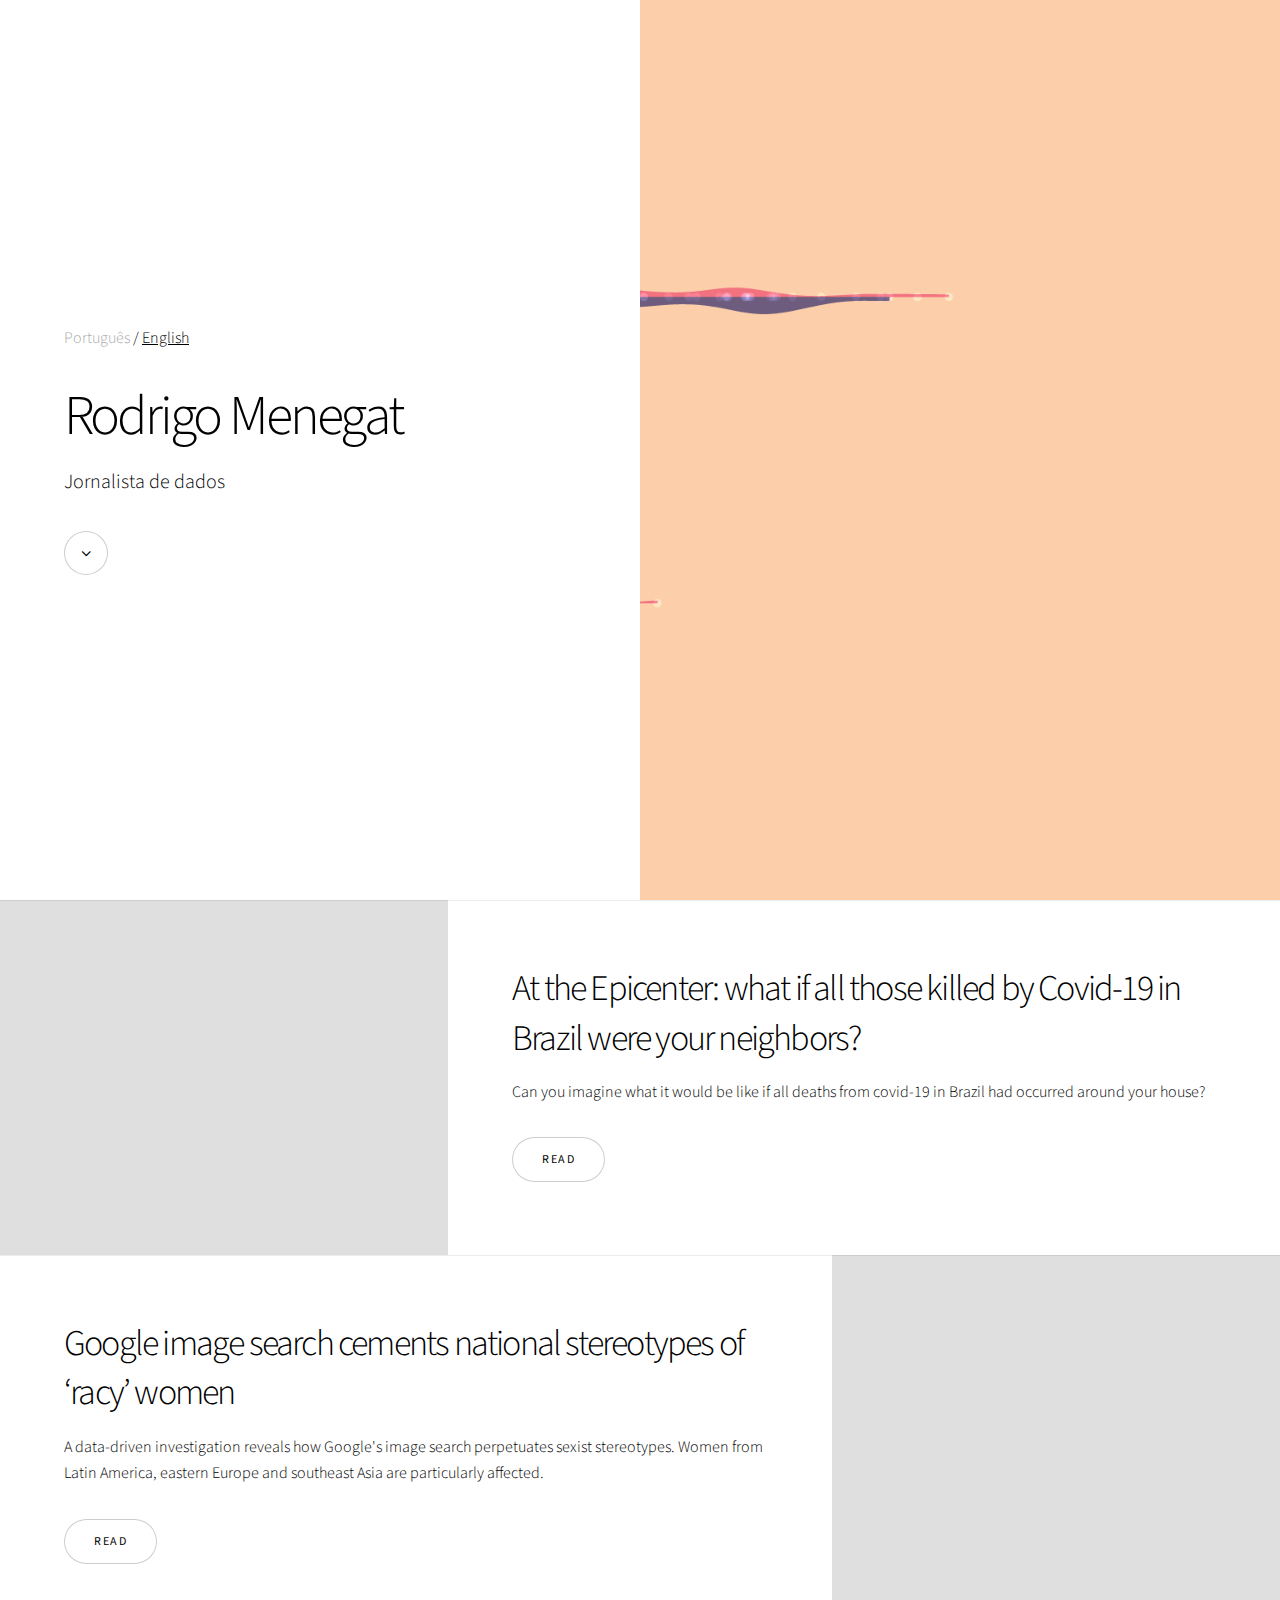
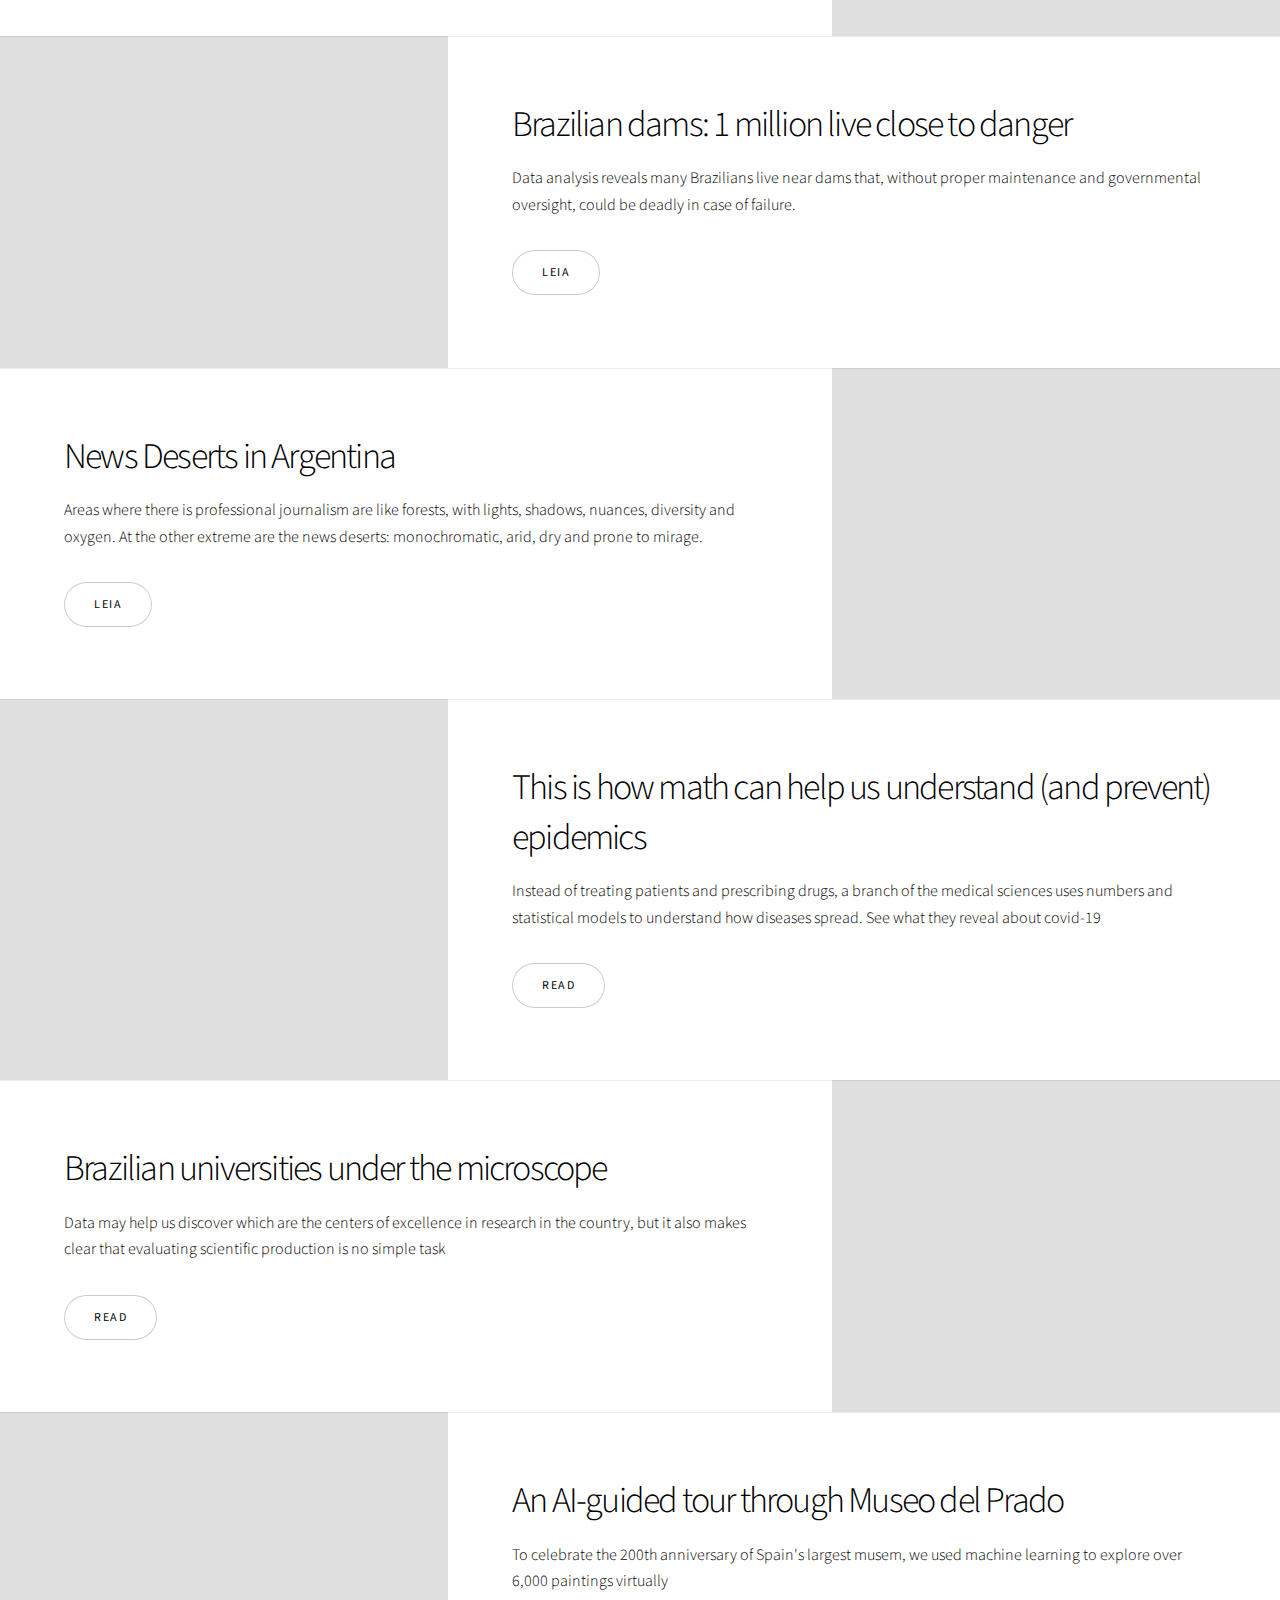
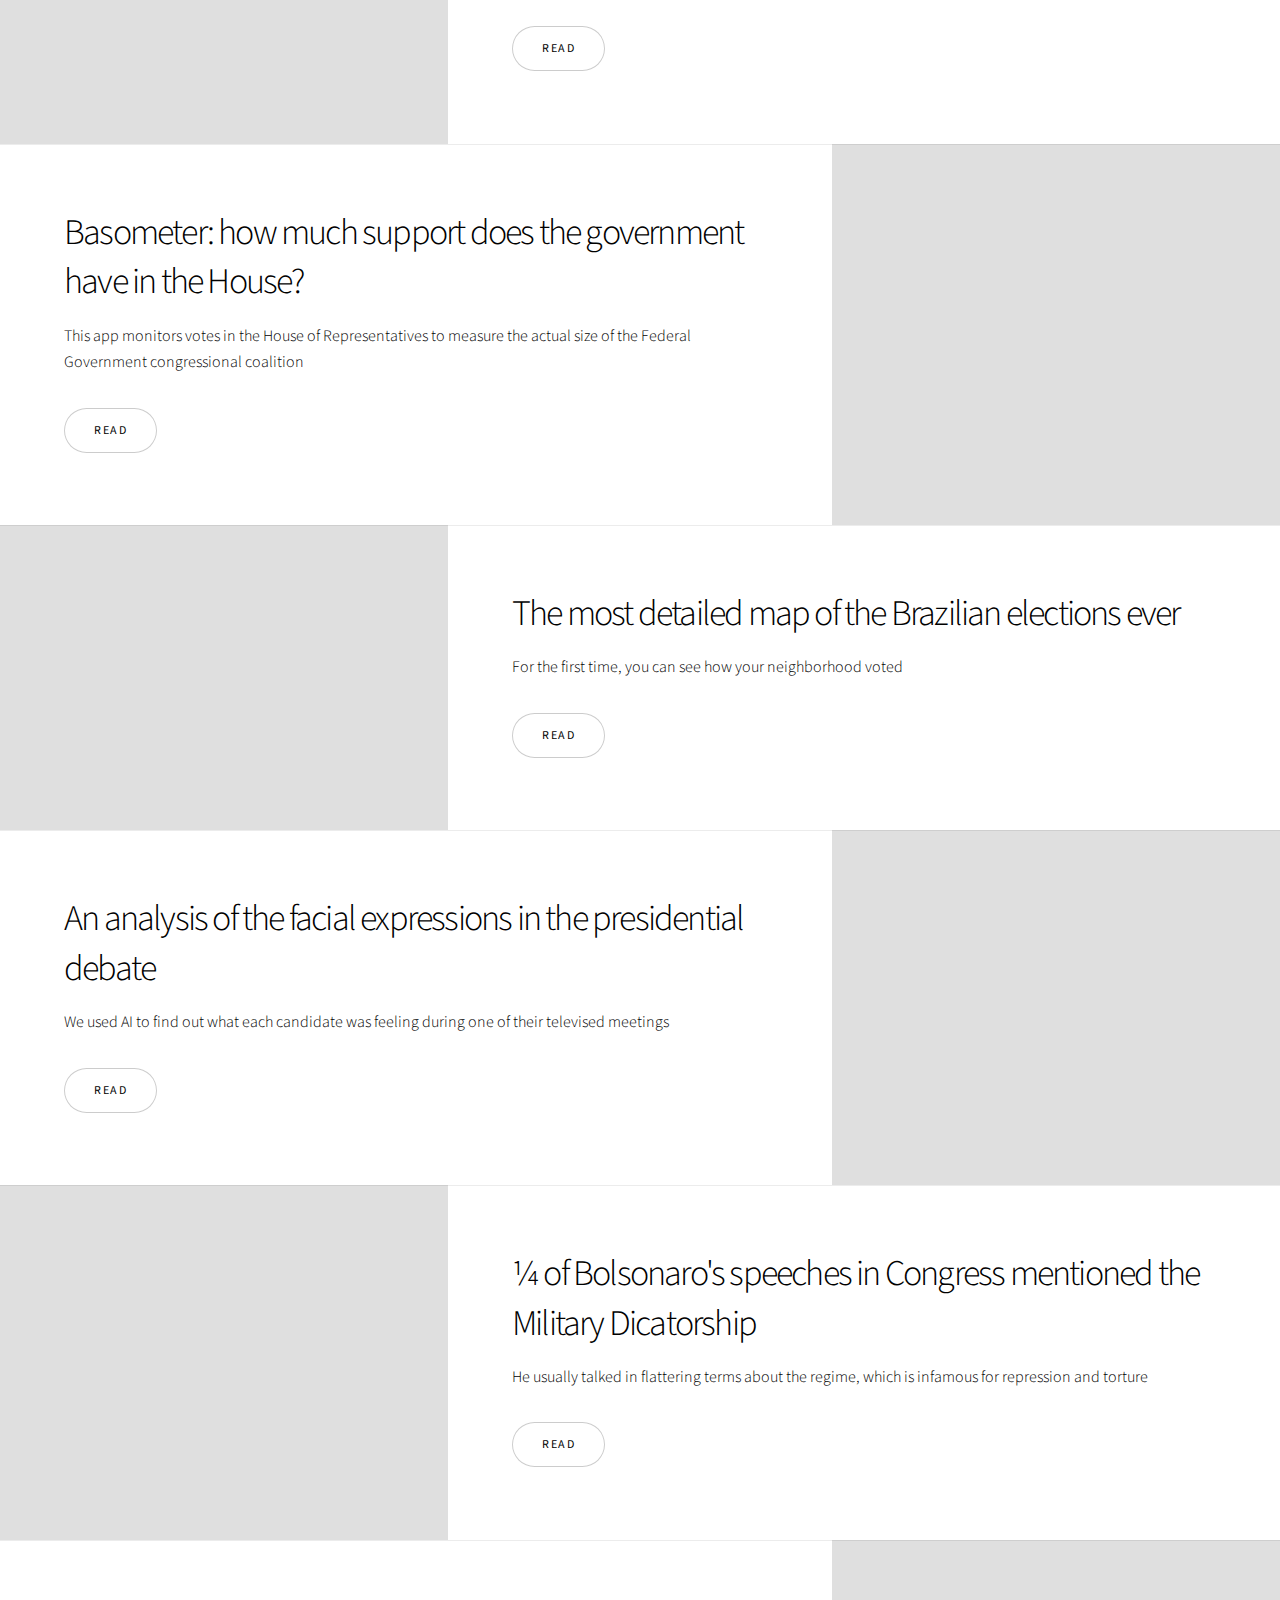
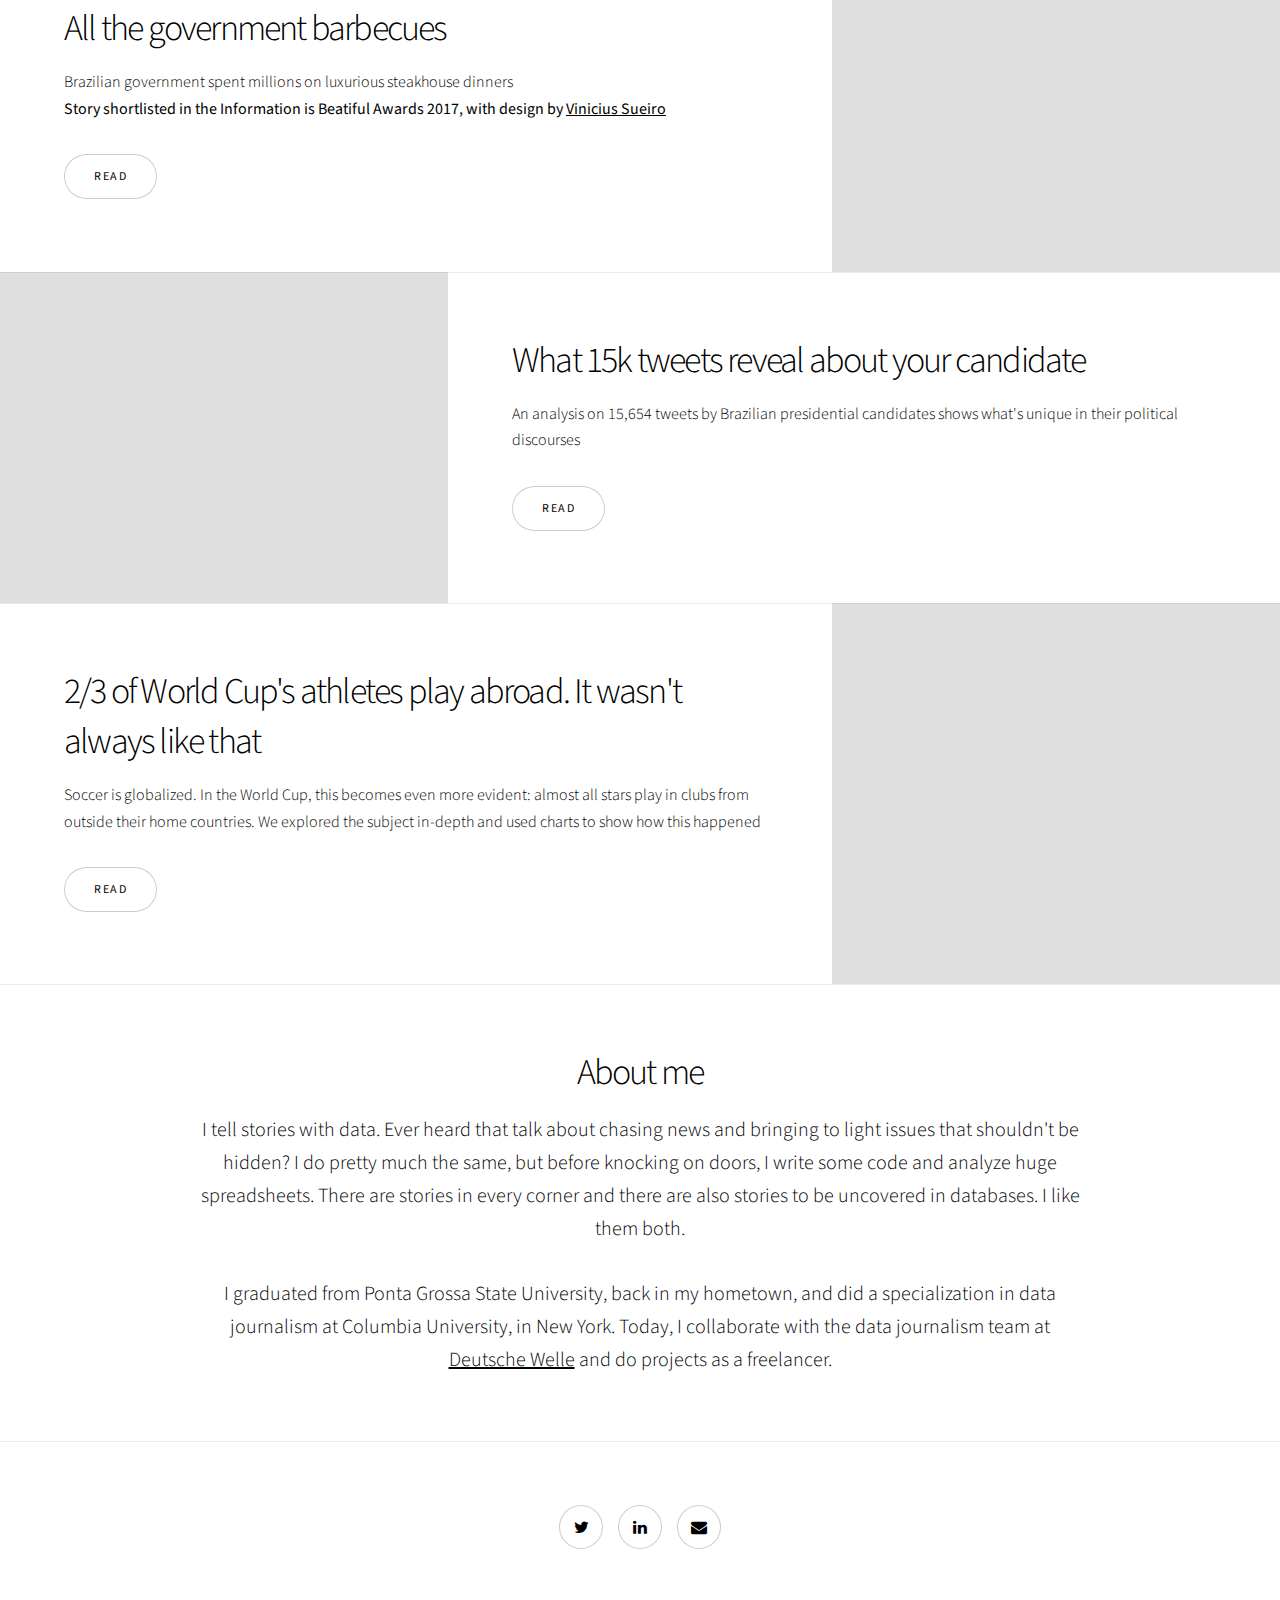
==== commit 79fad799: "updates portfolio" ====
--- a/english/index.html
+++ b/english/index.html
@@ -3,7 +3,7 @@
 	<head>
 		<title>Rodrigo Menegat – Data Journalist</title>
 		<meta name="author" content="Rodrigo Menegat" />
-		<meta name="description" content="I tell stories with data. Ever heard that talk about chasing news and bringing to light issues that shouldn't be hidden? I do pretty much the same, but before knocking on doors, I write some code and build some spreadsheets. There are stories in every corner and there are also stories to be uncovered behind the numbers. I seek all of them." />
+		<meta name="description" content="I'm a reporter who tells stories with data"/>
 		<meta charset="utf-8" />
 		<meta name="google" content="notranslate" />
 		<meta name="viewport" content="width=device-width, initial-scale=1, shrink-to-fit=no">
@@ -16,11 +16,11 @@
 				<!-- One -->
 					<section class="banner style1 orient-left content-align-left image-position-right fullscreen onload-image-fade-in onload-content-fade-right">
 						<div class="content">
-              <div class="language-container">
-                <p><a href="http://rodrigomenegat.github.io" class="language-link">Português</a> / <a href="#" class="language-link-disabled">English</a></p>
+							<div class="language-container">
+                <p><a href="#" class="language-link-disabled">Português</a> / <a href="http://rodrigomenegat.github.io/english" class="language-link">English</a></p>
               </div>
 							<h1>Rodrigo&nbsp;Menegat&nbsp;</h1>
-							<p class="major">Data journalist</p>
+							<p class="major">Jornalista de dados</p>
 							<ul class="actions vertical">
 								<li><a href="#first" class="icon style2 fa-angle-down smooth-scroll"></a></li>
 							</ul>
@@ -29,6 +29,58 @@
 							<img src="images/cover/speeches.png" alt="" align="right"/>
 						</div>
 					</section>
+
+					<section class="spotlight style1 orient-right content-align-left image-position-center onscroll-image-fade-in" id="first">
+					<div class="content">
+						<h2>At the Epicenter: what if all those killed by Covid‑19 in Brazil were your neighbors?</h2>
+						<p>Can you imagine what it would be like if all deaths from covid-19 in Brazil had occurred around your house?</p>
+						<ul class="actions vertical">
+							<li><a class="button" href="https://www.washingtonpost.com/graphics/2020/national/coronavirus-deaths-neighborhood/">Read</a></li>
+						</ul>
+					</div>
+					<div class="image">
+						<img src="images/cover/epicenter.webp" alt="" />
+					</div>
+				</section>
+
+				<section class="spotlight style1 orient-left content-align-left image-position-center onscroll-image-fade-in" id="first">
+					<div class="content">
+						<h2>Google image search cements national stereotypes of ‘racy’ women</h2>
+						<p>A data-driven investigation reveals how Google's image search perpetuates sexist stereotypes. Women from Latin America, eastern Europe and southeast Asia are particularly affected.</p>
+						<ul class="actions vertical">
+							<li><a class="button" href="https://www.dw.com/en/dw-analysis-google-image-search-cements-national-stereotypes-of-racy-women/a-56793522/">Read</a></li>
+						</ul>
+					</div>
+					<div class="image">
+						<img src="images/cover/google-images.png" alt="" />
+					</div>
+				</section>
+
+					<section class="spotlight style1 orient-right content-align-left image-position-center onscroll-image-fade-in" id="first">
+					<div class="content">
+						<h2>Brazilian dams: 1 million live close to danger</h2>
+						<p>Data analysis reveals many Brazilians live near dams that, without proper maintenance and governmental oversight, could be deadly in case of failure. </p>
+						<ul class="actions vertical">
+							<li><a class="button" href="https://www.dw.com/en/brazil-dams-1-million-live-close-to-danger/a-61523548">Leia</a></li>
+						</ul>
+					</div>
+					<div class="image">
+						<img src="images/cover/dams.png" alt="" />
+					</div>
+				</section>
+
+					<section class="spotlight style1 orient-left content-align-left image-position-center onscroll-image-fade-in" id="first">
+					<div class="content">
+						<h2>News Deserts in Argentina</h2>
+						<p>Areas where there is professional journalism are like forests, with lights, shadows, nuances, diversity and oxygen. At the other extreme are the news deserts: monochromatic, arid, dry and prone to mirage.</p>
+						<ul class="actions vertical">
+							<li><a class="button" href="https://desiertosinformativos.fopea.org/">Leia</a></li>
+						</ul>
+					</div>
+					<div class="image">
+						<img src="images/cover/desertos.webp" alt="" />
+					</div>
+				</section>
 
 
 
@@ -208,12 +260,12 @@
 					<section class="wrapper style1 align-center">
 						<div class="inner">
 							<h2>About me</h2>
-							<p class="major">I tell stories with data. Ever heard that talk about chasing news and bringing to light issues that shouldn't be hidden? I do pretty much the same, but before knocking on doors, I write some code and build some spreadsheets. There are stories in every corner and there are also stories to be uncovered behind the numbers. I seek all of them.</p>
-							<p class="major">I worked in a big newsroom, did freelance gigs and collaborated with an university-based photojournalism team. I graduated from my hometown State University of Ponta Grossa and I have a post-bach certificate on data-driven journalism from Columbia University, in New York City. Currently, I work with the infographics team at Estadão, the most traditional Brazilian newspaper.</p>
-						</div>
-					</section>
-
-          <section class="wrapper style1 align-center">
+							<p class="major">I tell stories with data. Ever heard that talk about chasing news and bringing to light issues that shouldn't be hidden? I do pretty much the same, but before knocking on doors, I write some code and analyze huge spreadsheets. There are stories in every corner and there are also stories to be uncovered in databases. I like them both.</p>
+							<p class="major">I graduated from Ponta Grossa State University, back in my hometown, and did a specialization in data journalism at Columbia University, in New York. Today, I collaborate with the data journalism team at <a href="https://dw.com/data">Deutsche Welle</a> and do projects as a freelancer.</p>
+						</div>
+					</section>
+
+<!--           <section class="wrapper style1 align-center">
             <div class="inner">
               <h2>What I can do</h2>
               <p class="major">Long story short: I use code to 'interview' data, find news and tell stories.</p>
@@ -233,7 +285,7 @@
 
               </ul>
             </div>
-          </section>
+          </section> -->
 
 				<!-- Footer -->
 					<footer class="wrapper style1 align-center">
@@ -243,7 +295,6 @@
 								<li><a target="_blank" href="https://www.linkedin.com/in/rodrigo-menegat-schuinski-6165578b/" class="icon style2 fa-linkedin"><span class="label">LinkedIn</span></a></li>
 								<li><a target="_blank" href="mailto:rodrigoschuinski@gmail.com" class="icon style2 fa-envelope"><span class="label">Email</span></a></li>
 							</ul>
-							<p>&copy; Rodrigo Menegat 2019</p>
 						</div>
 					</footer>
 
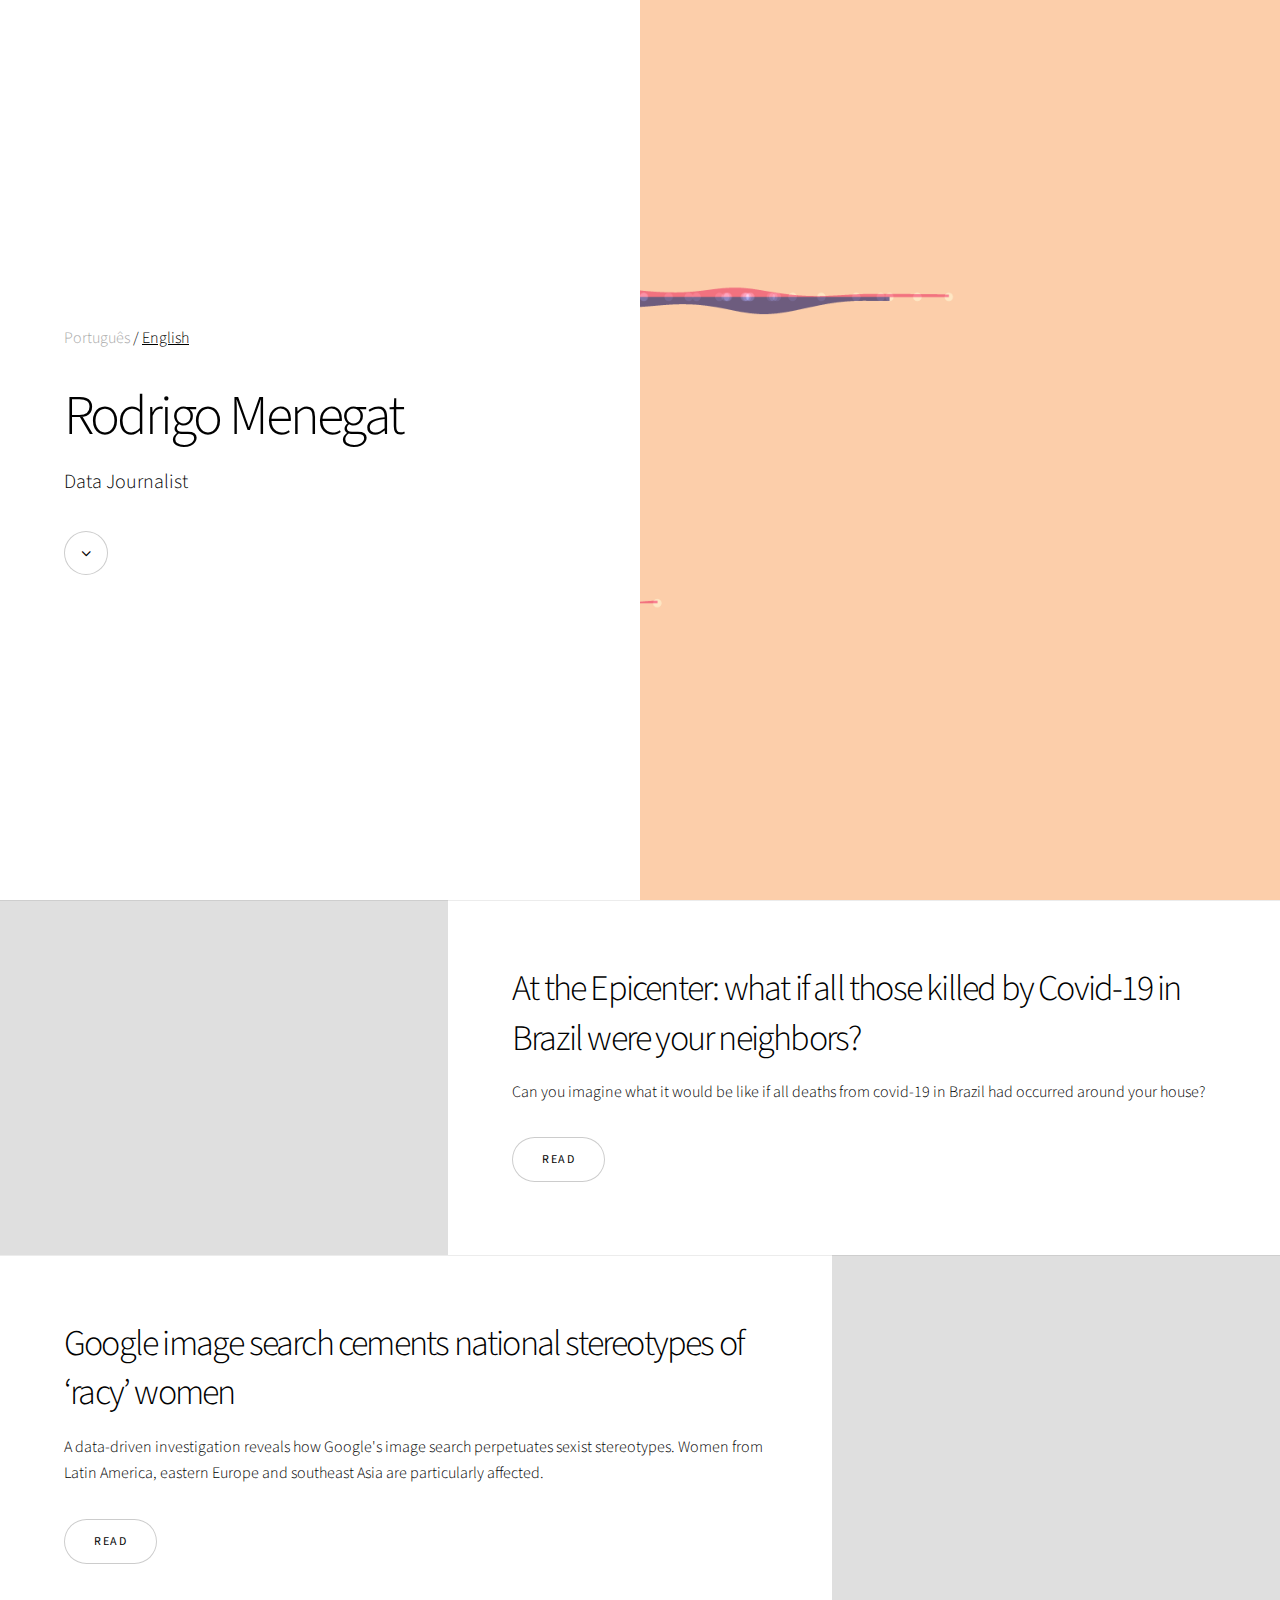
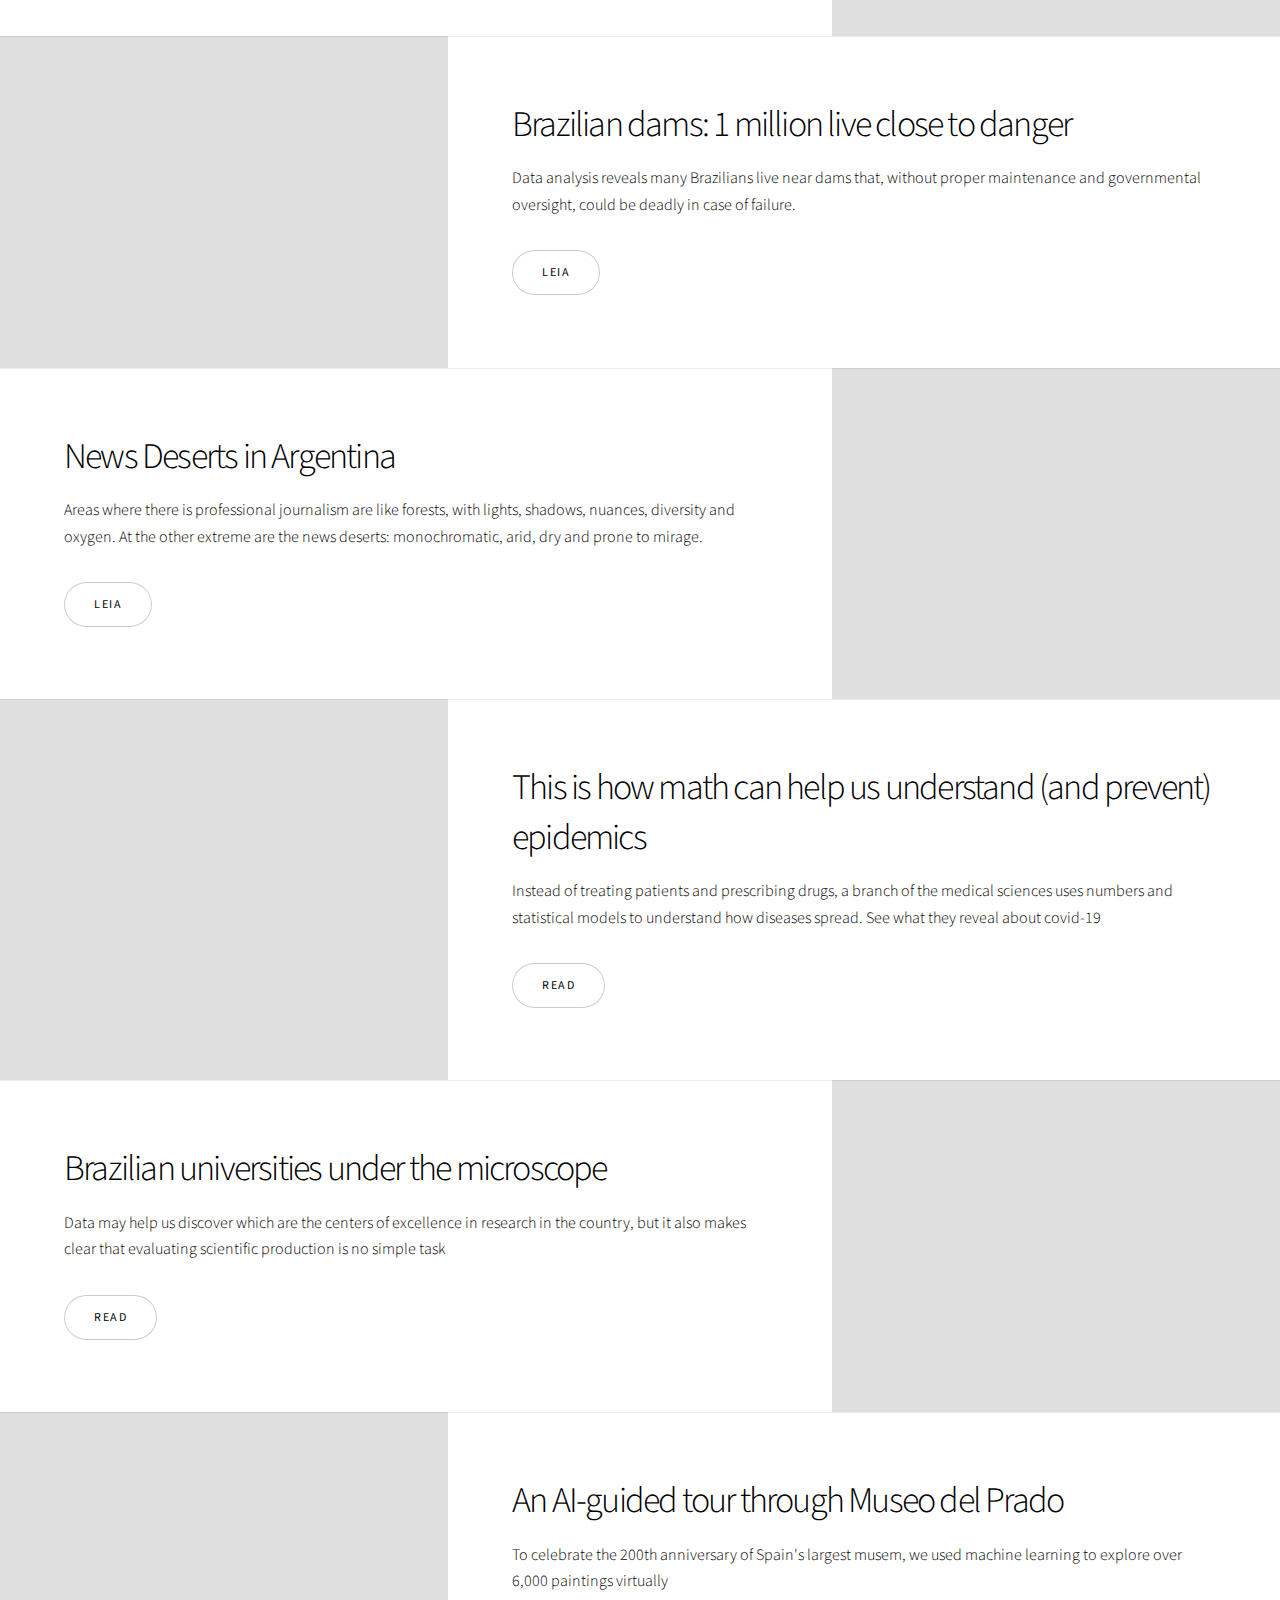
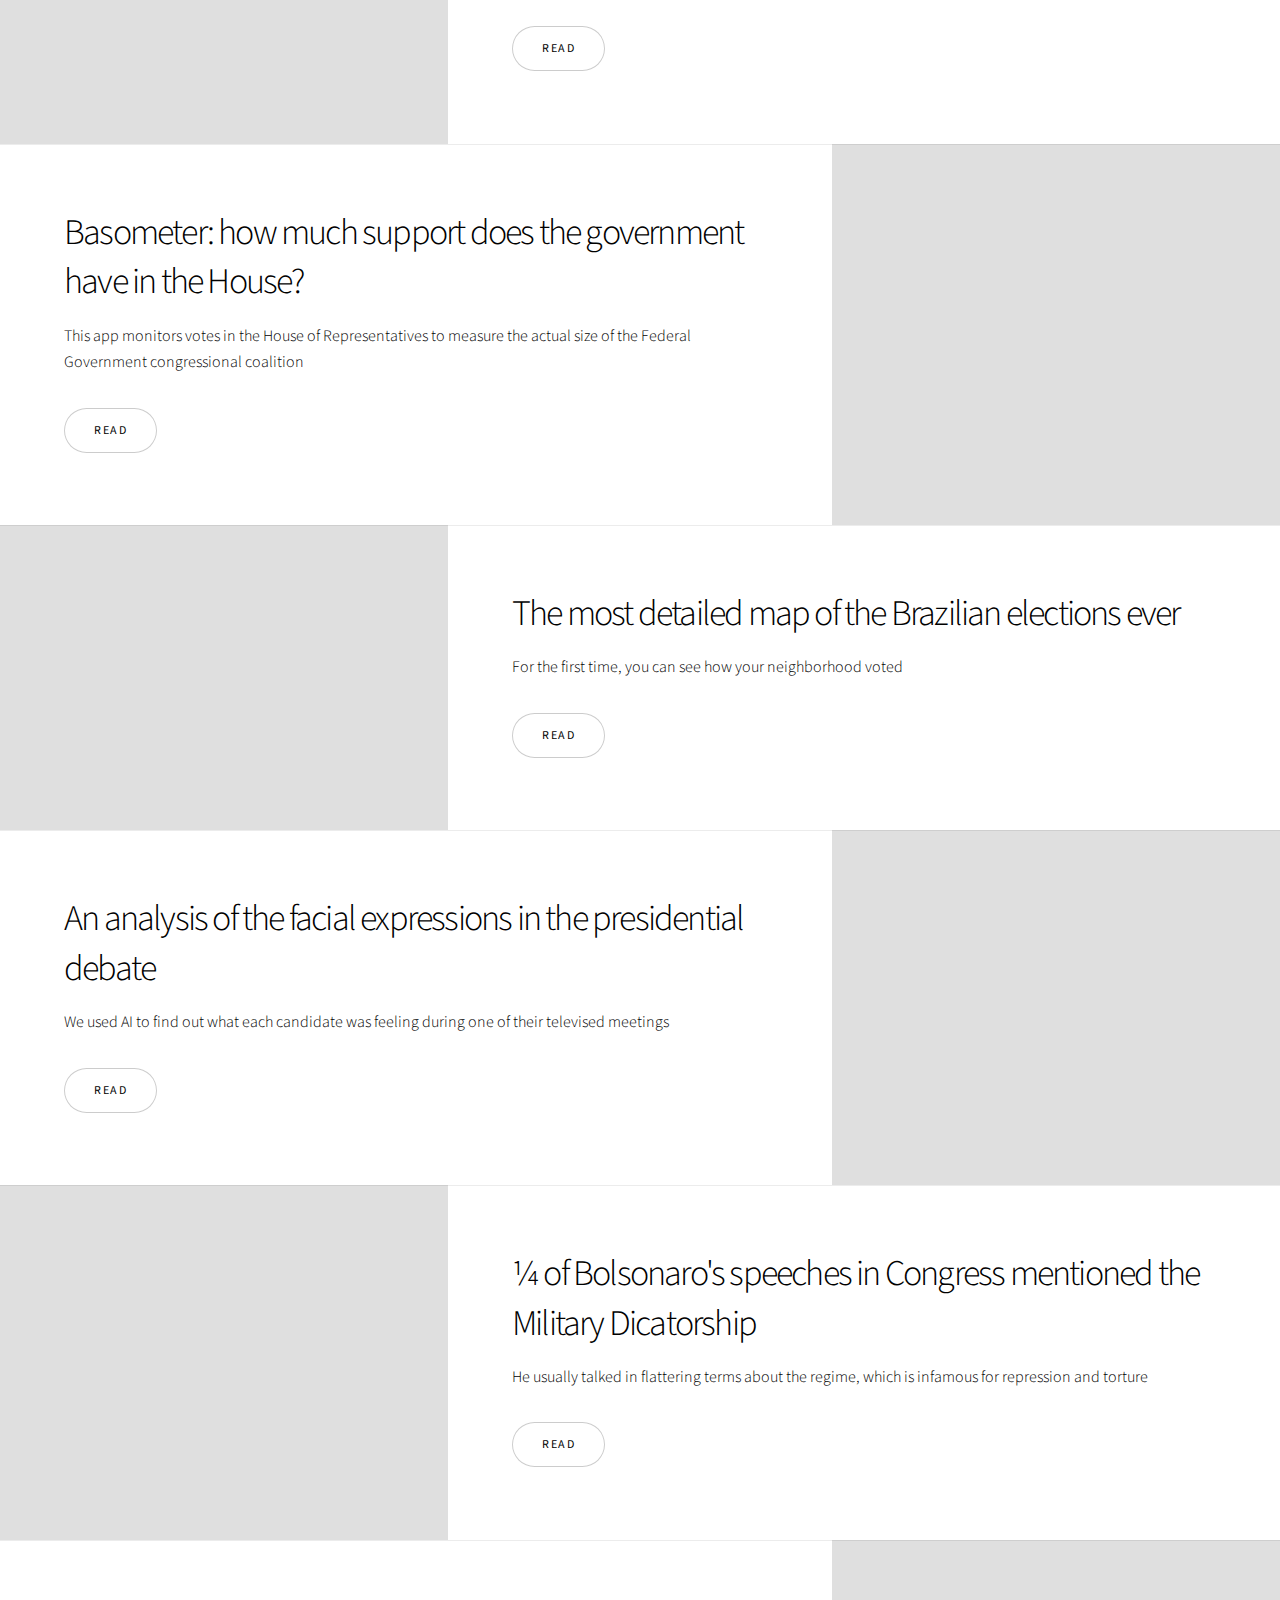
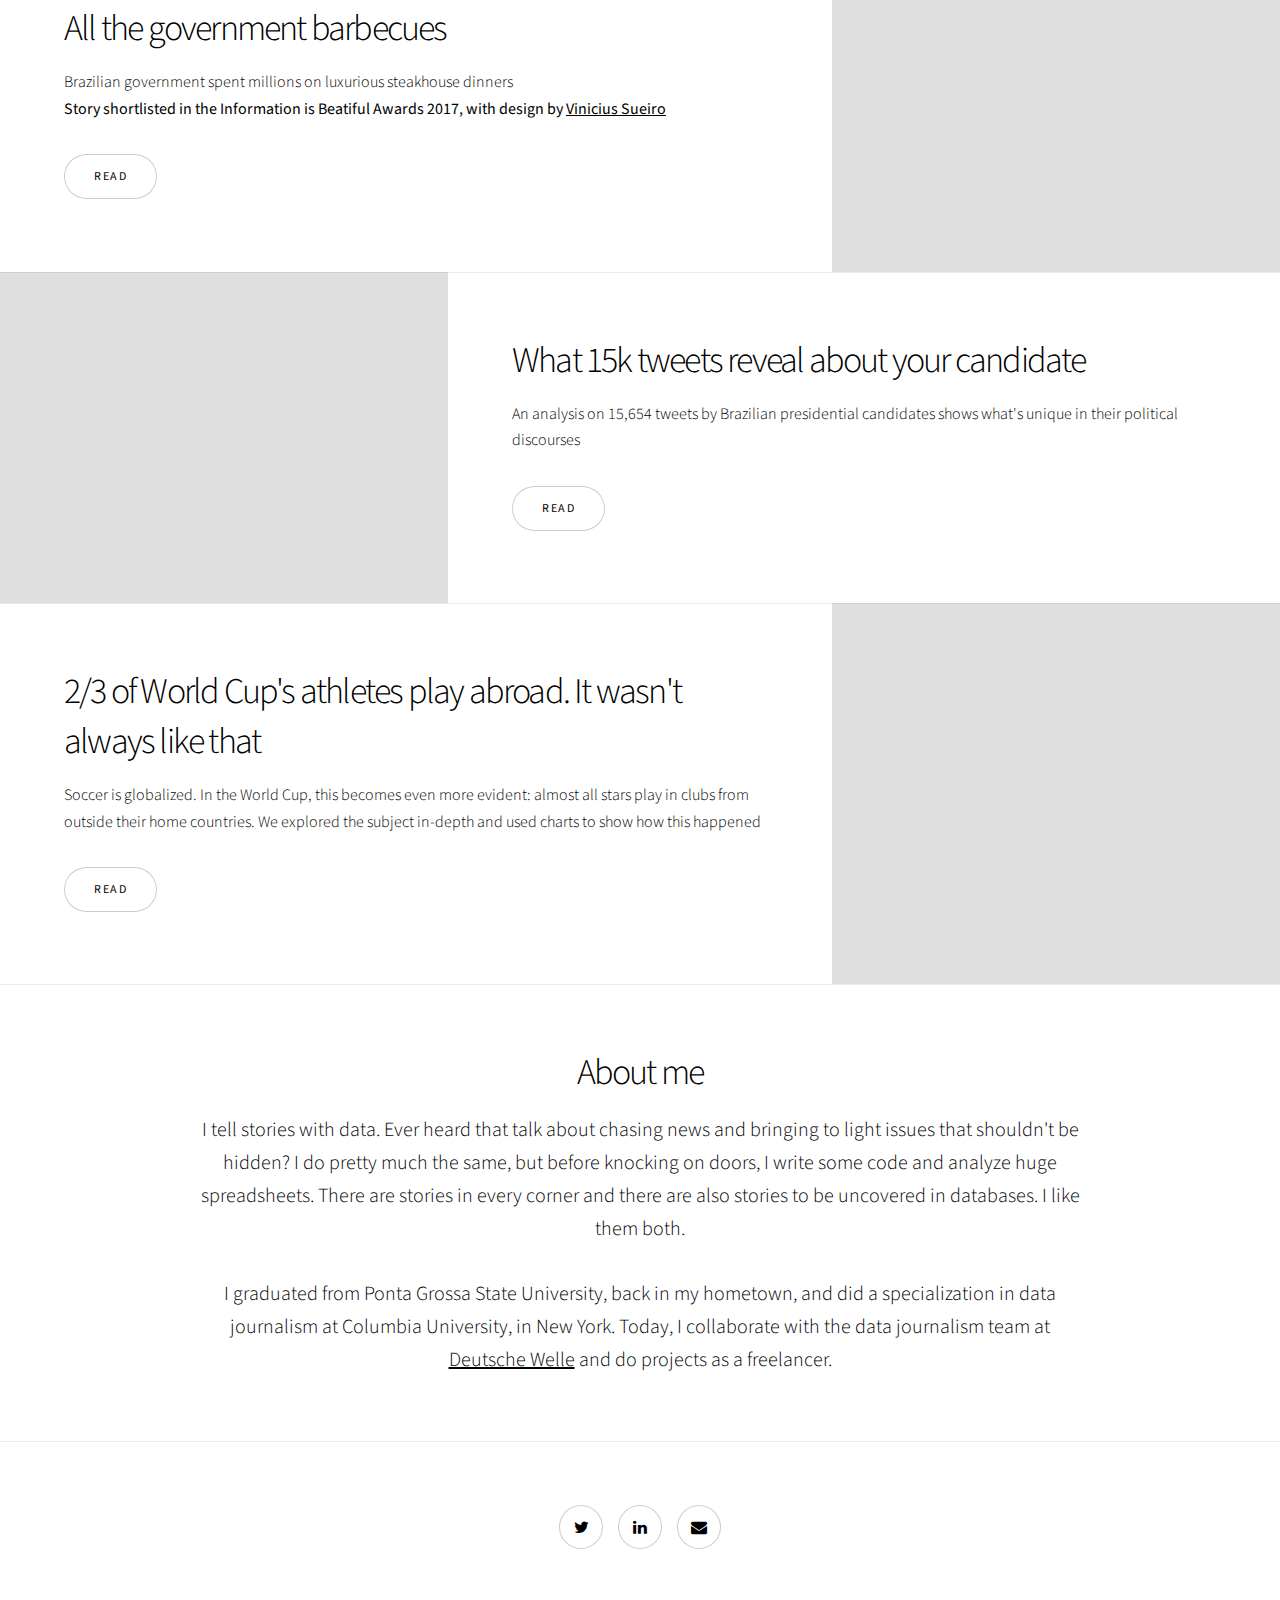
==== commit d058c385: "lang fix" ====
--- a/english/index.html
+++ b/english/index.html
@@ -2,12 +2,23 @@
 <html lang="pt-BR">
 	<head>
 		<title>Rodrigo Menegat – Data Journalist</title>
-		<meta name="author" content="Rodrigo Menegat" />
+		<meta name="author" content="Rodrigo Menegat – Data Journalist" />
 		<meta name="description" content="I'm a reporter who tells stories with data"/>
+		<meta name="og:description" content="I'm a reporter who tells stories with data"/>
+		<meta property="og:image" content="https://meneg.at/english/images/cover/speeches.png"/>
 		<meta charset="utf-8" />
 		<meta name="google" content="notranslate" />
 		<meta name="viewport" content="width=device-width, initial-scale=1, shrink-to-fit=no">
 		<link rel="stylesheet" href="assets/css/main.css" />
+
+		<!-- Twitter Meta Tags -->
+	  <meta name="twitter:card" content="summary_large_image">
+	  <meta property="twitter:domain" content="meneg.at">
+	  <meta property="twitter:url" content="http://meneg.at/">
+	  <meta name="twitter:title" content="Rodrigo Menegat – Data Journalist">
+	  <meta name="twitter:description" content="I'm a reporter who tells stories with data">
+	  <meta name="twitter:image" content="https://meneg.at/images/cover/speeches.png">
+
 	</head>
 	<body>
 
@@ -20,7 +31,7 @@
                 <p><a href="#" class="language-link-disabled">Português</a> / <a href="http://rodrigomenegat.github.io/english" class="language-link">English</a></p>
               </div>
 							<h1>Rodrigo&nbsp;Menegat&nbsp;</h1>
-							<p class="major">Jornalista de dados</p>
+							<p class="major">Data Journalist</p>
 							<ul class="actions vertical">
 								<li><a href="#first" class="icon style2 fa-angle-down smooth-scroll"></a></li>
 							</ul>
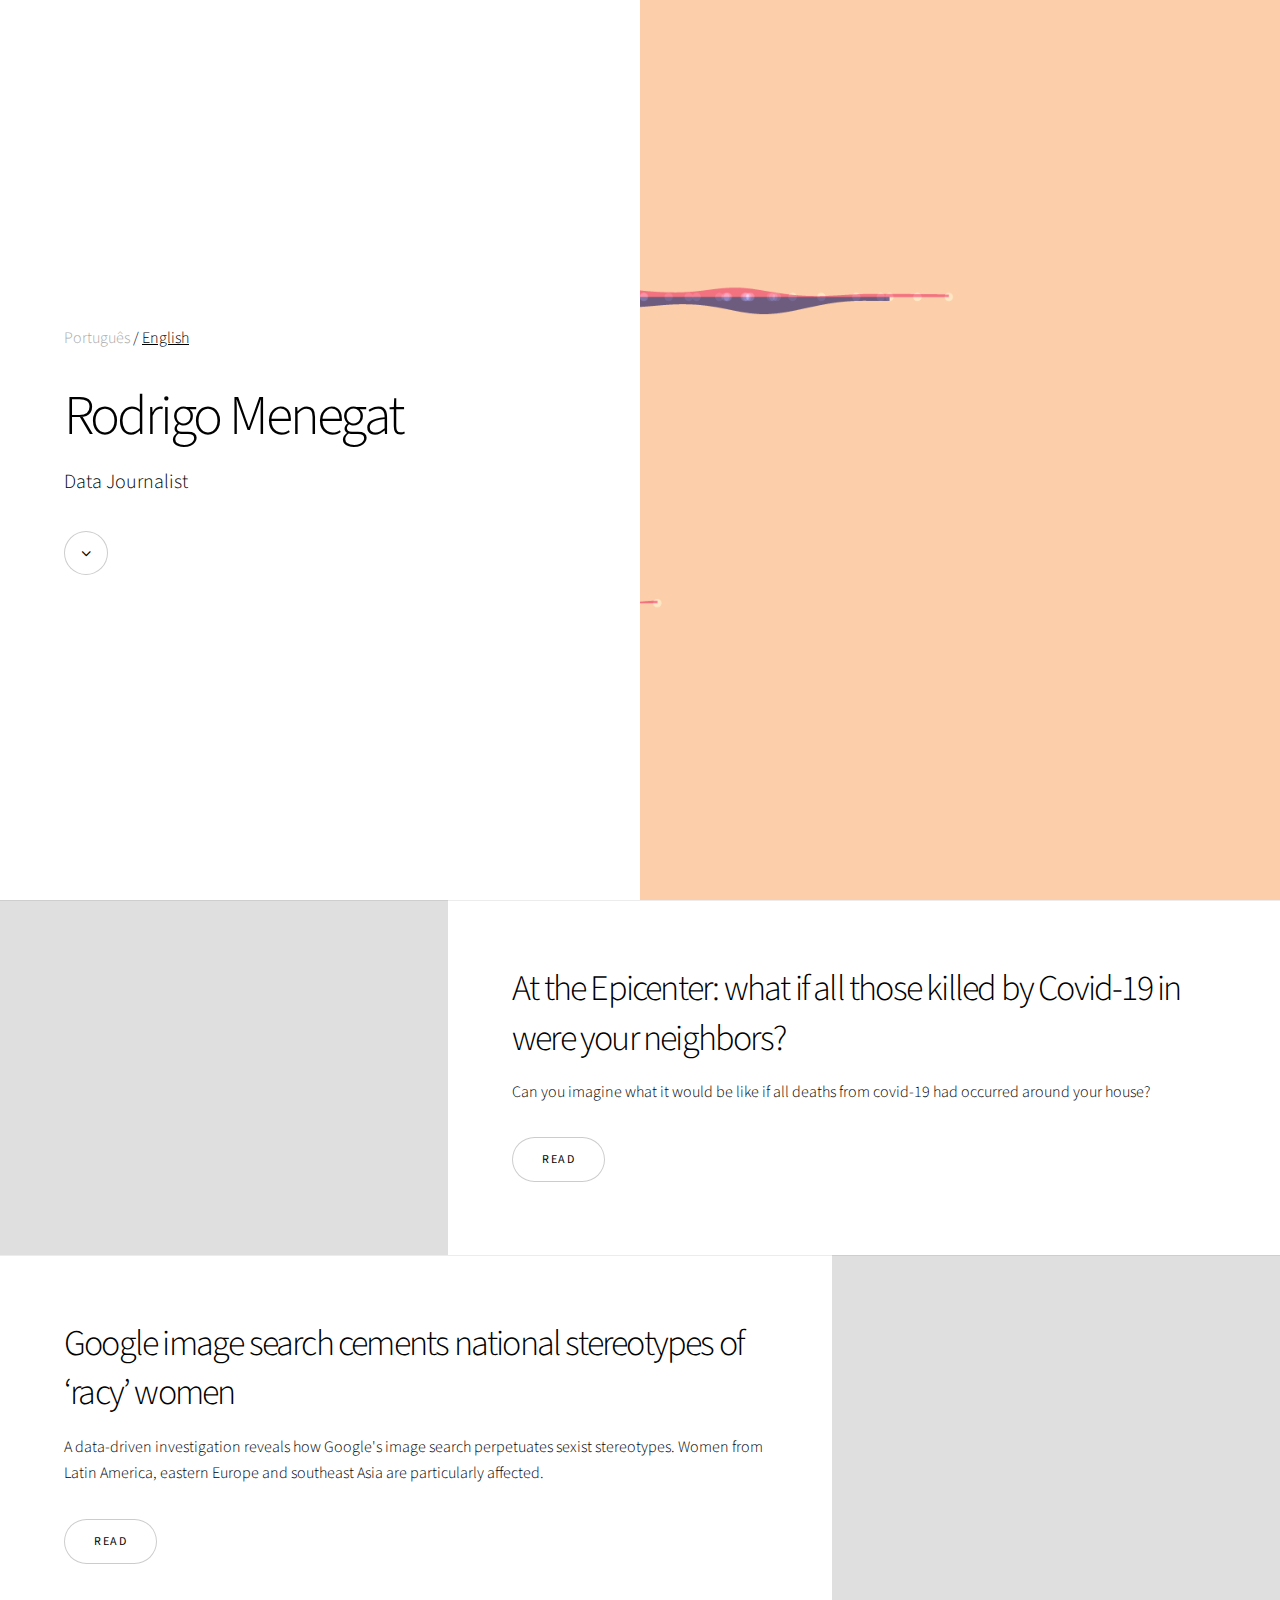
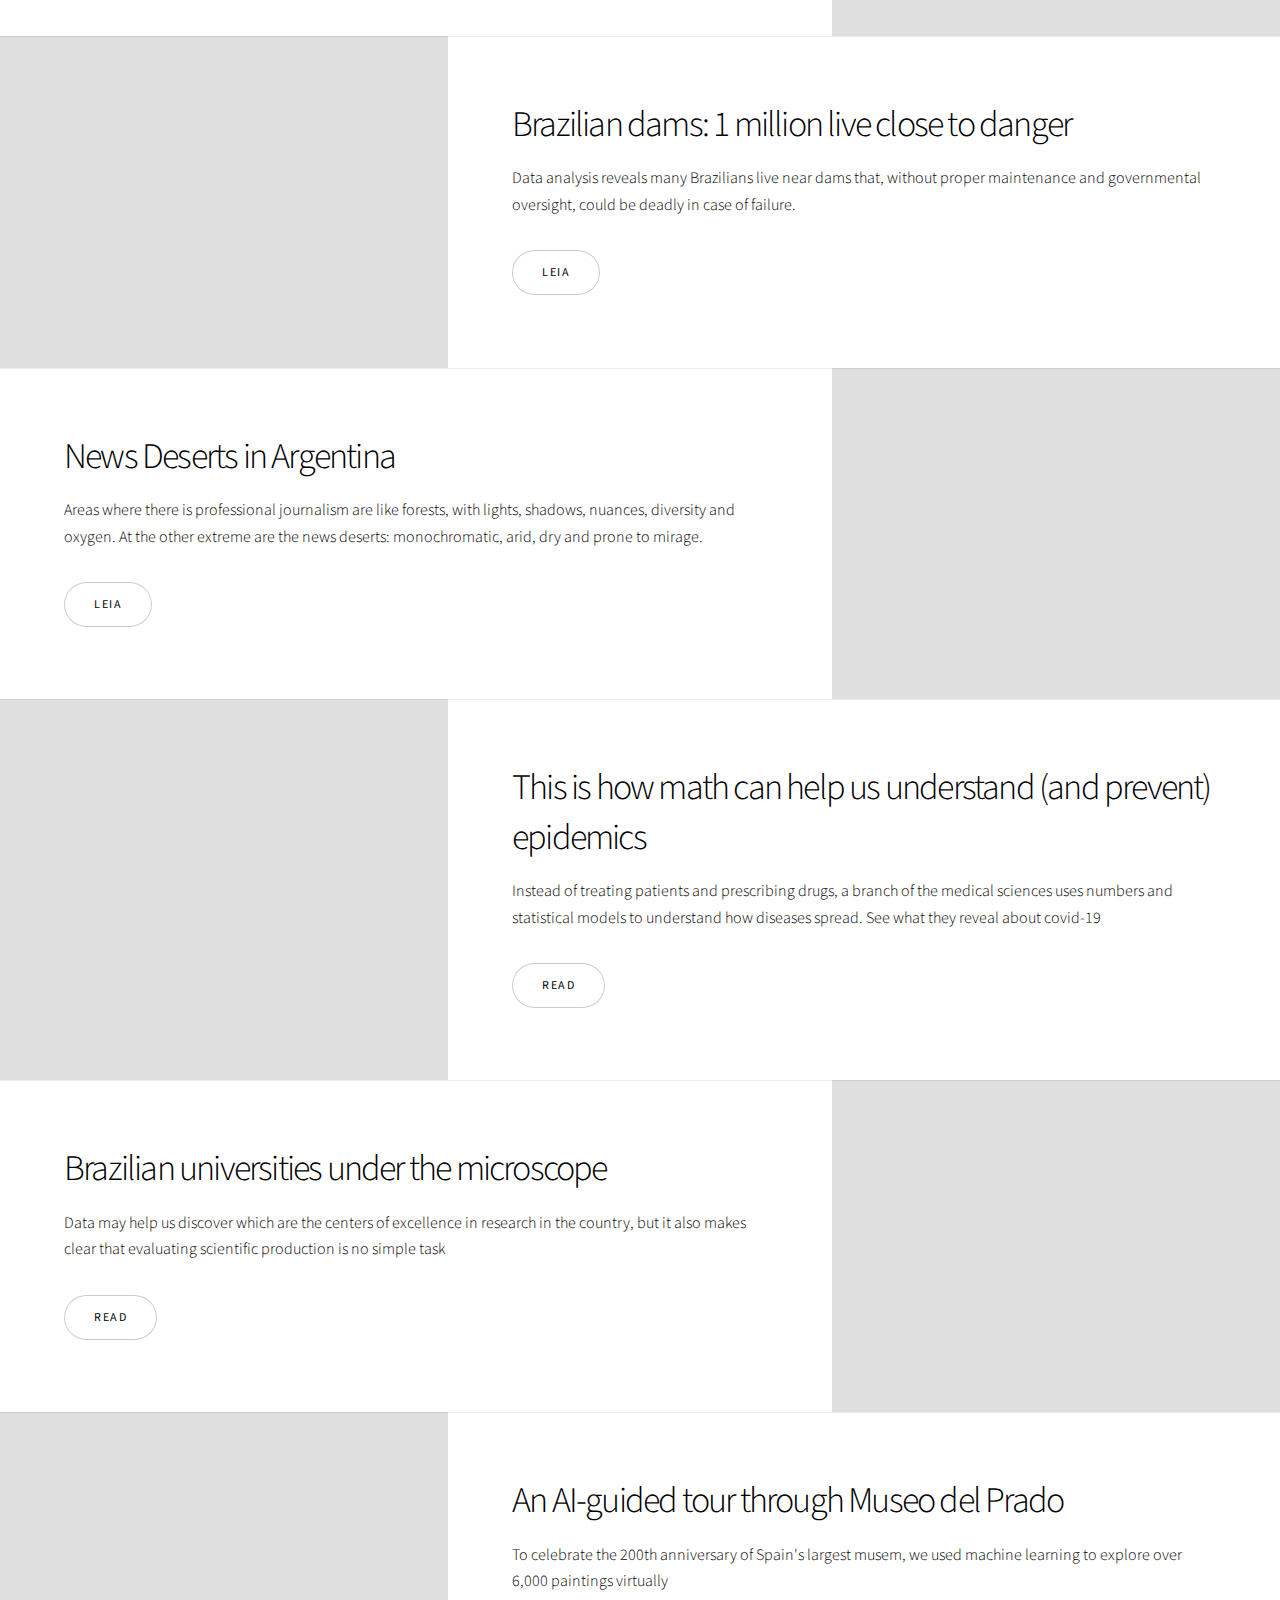
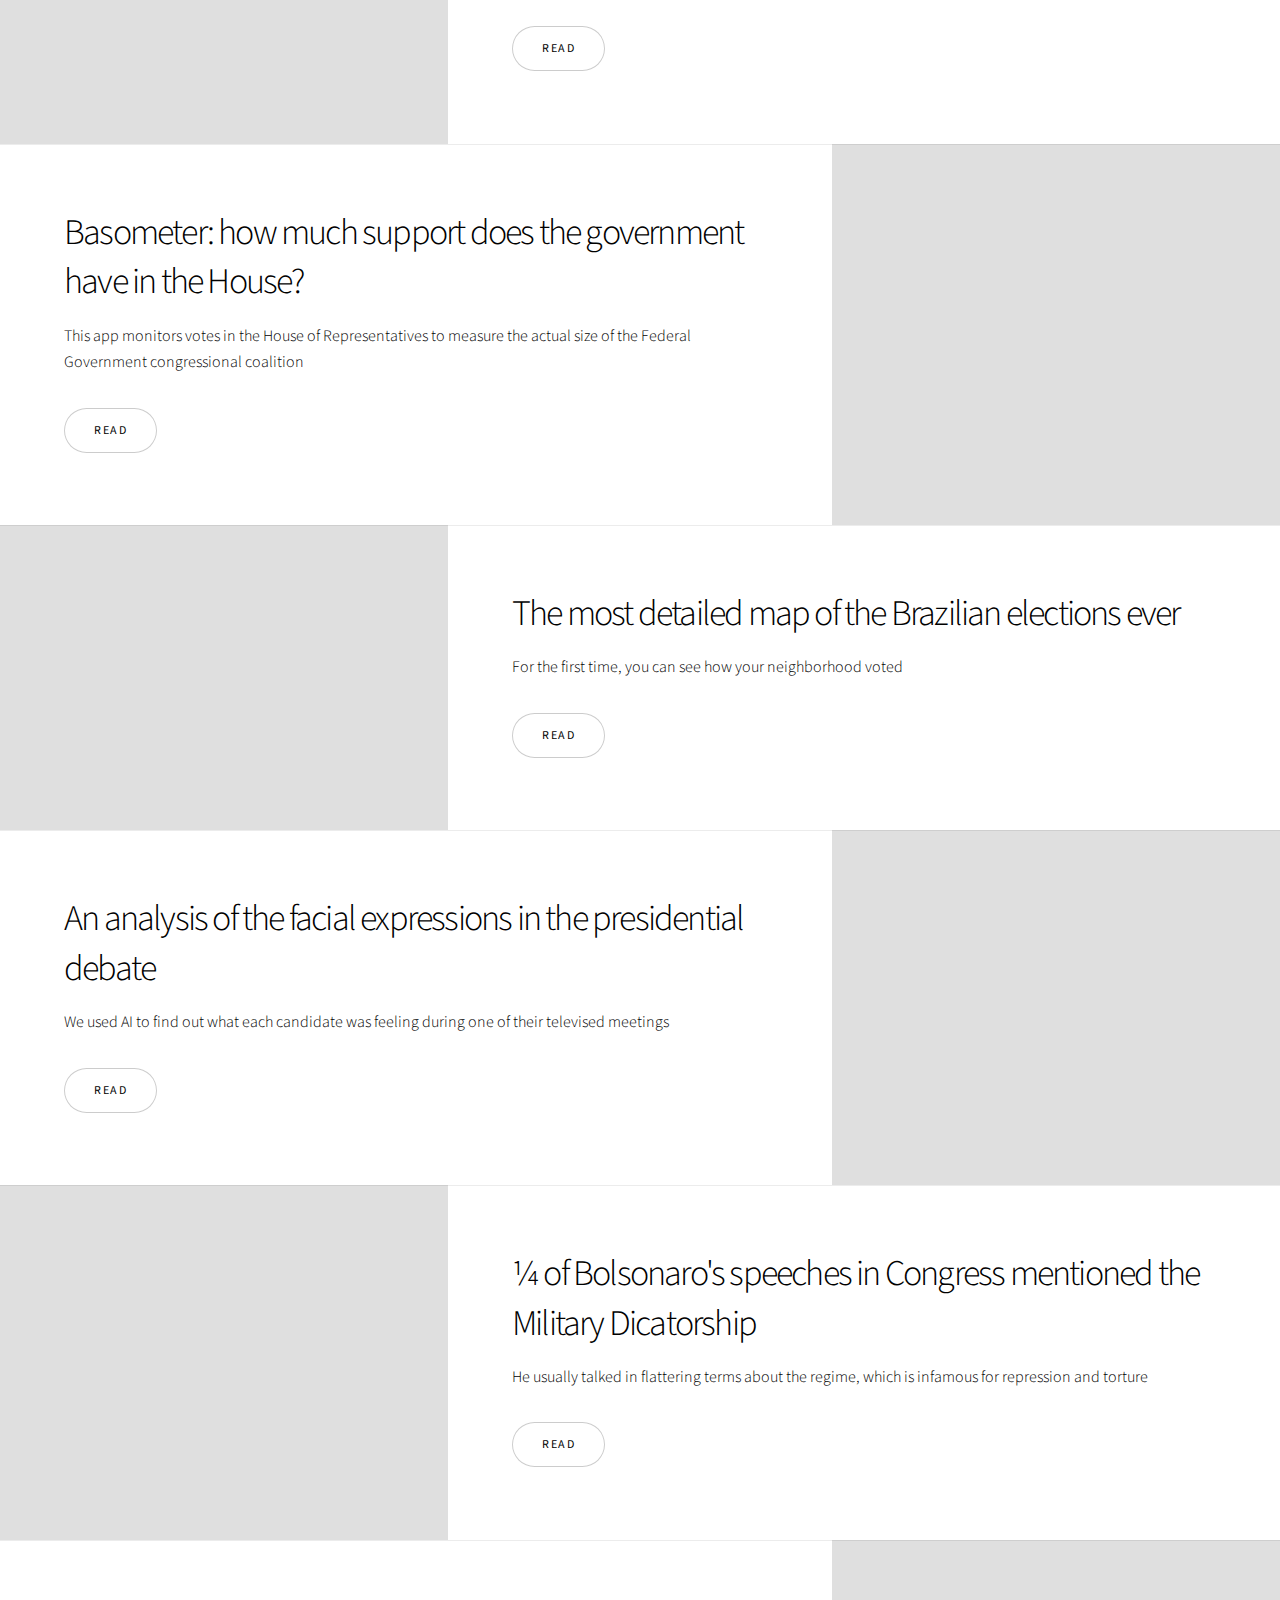
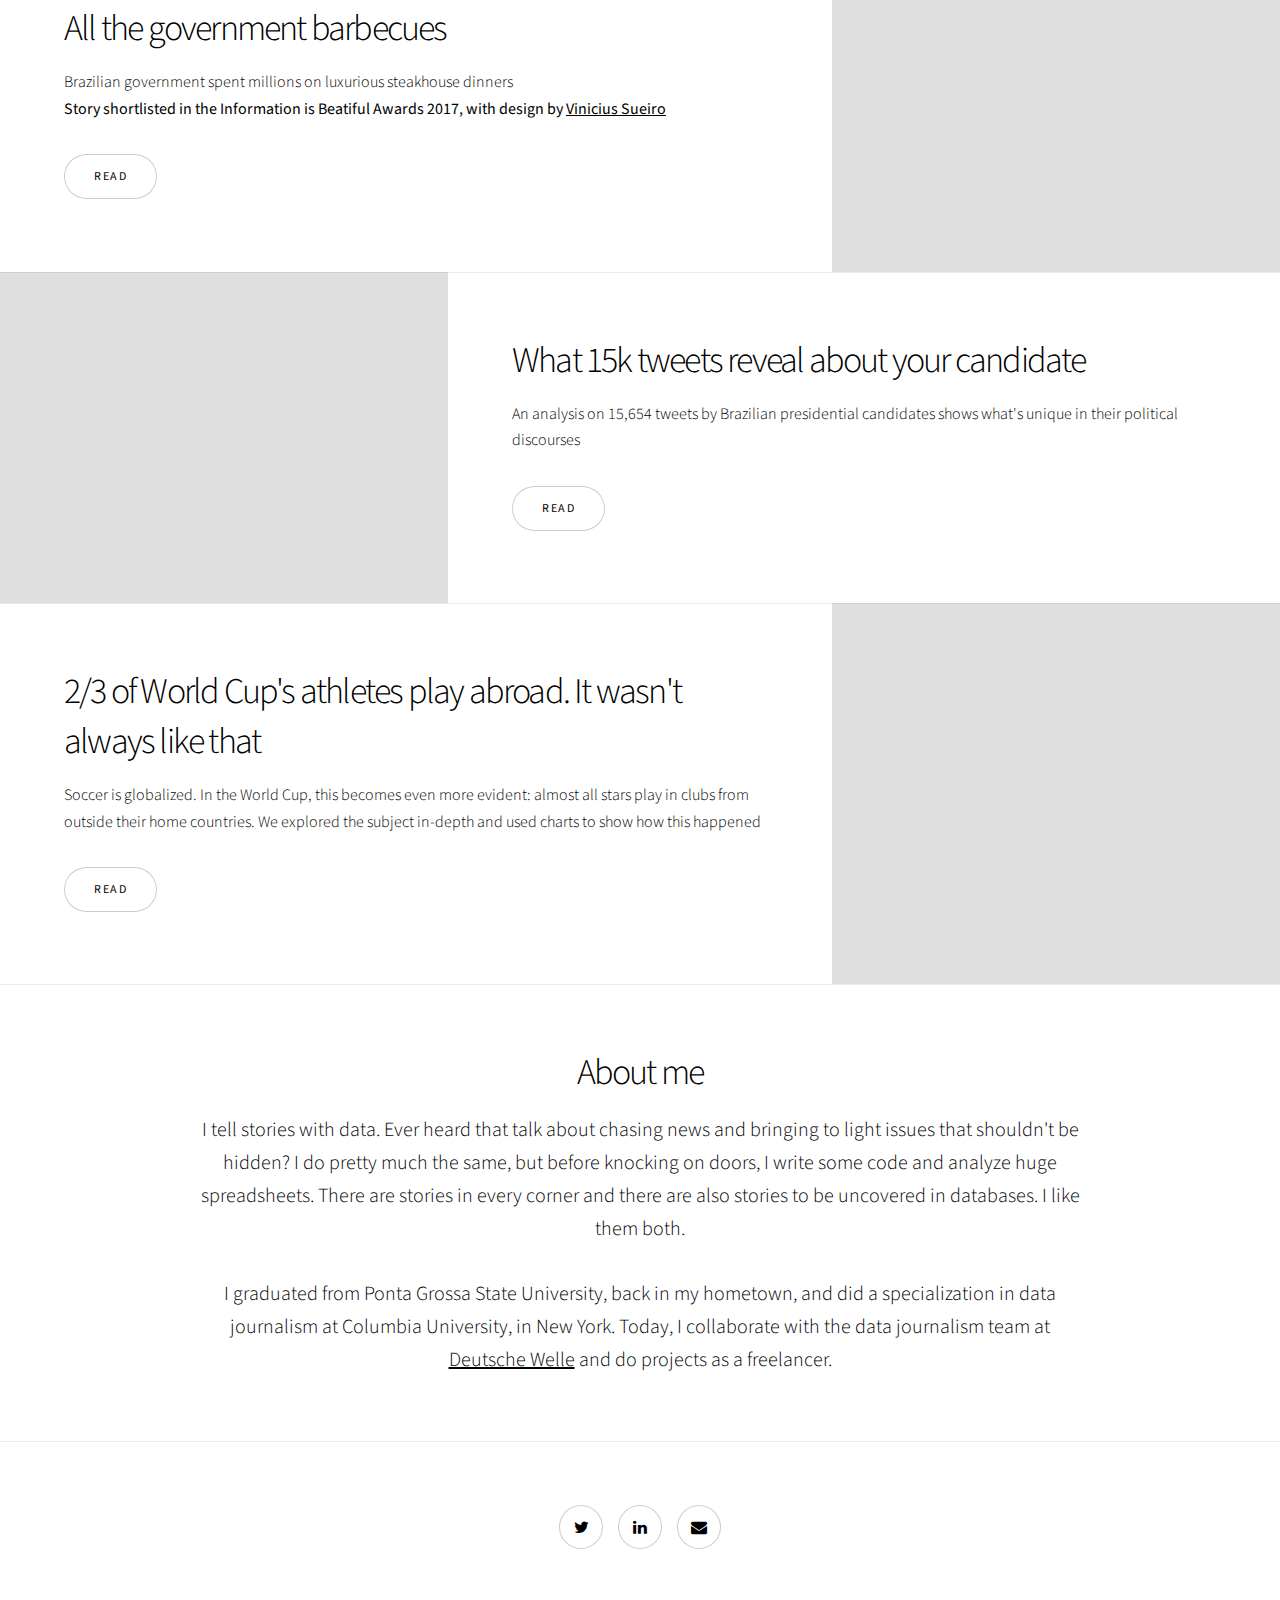
==== commit 98c54f6a: "epicenter in english page should be us version" ====
--- a/english/index.html
+++ b/english/index.html
@@ -43,8 +43,8 @@
 
 					<section class="spotlight style1 orient-right content-align-left image-position-center onscroll-image-fade-in" id="first">
 					<div class="content">
-						<h2>At the Epicenter: what if all those killed by Covid‑19 in Brazil were your neighbors?</h2>
-						<p>Can you imagine what it would be like if all deaths from covid-19 in Brazil had occurred around your house?</p>
+						<h2>At the Epicenter: what if all those killed by Covid‑19 in were your neighbors?</h2>
+						<p>Can you imagine what it would be like if all deaths from covid-19 had occurred around your house?</p>
 						<ul class="actions vertical">
 							<li><a class="button" href="https://www.washingtonpost.com/graphics/2020/national/coronavirus-deaths-neighborhood/">Read</a></li>
 						</ul>
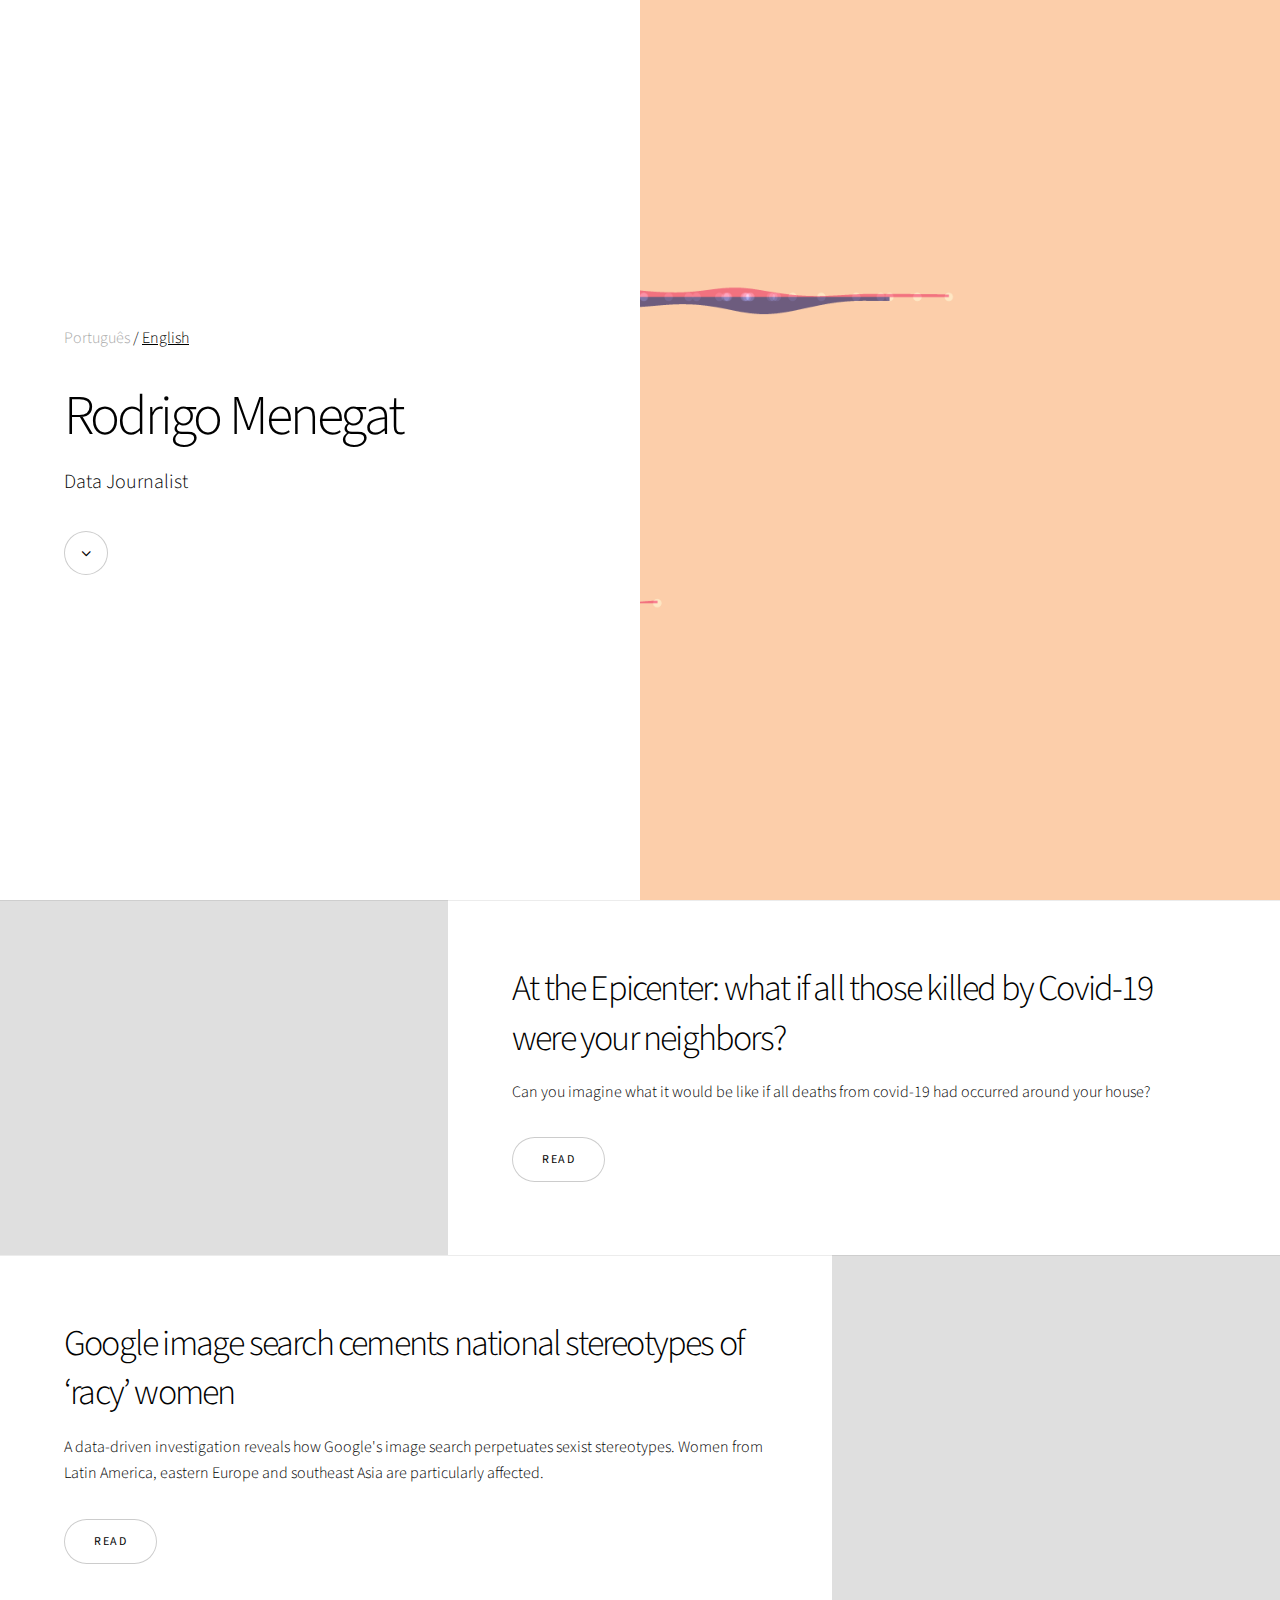
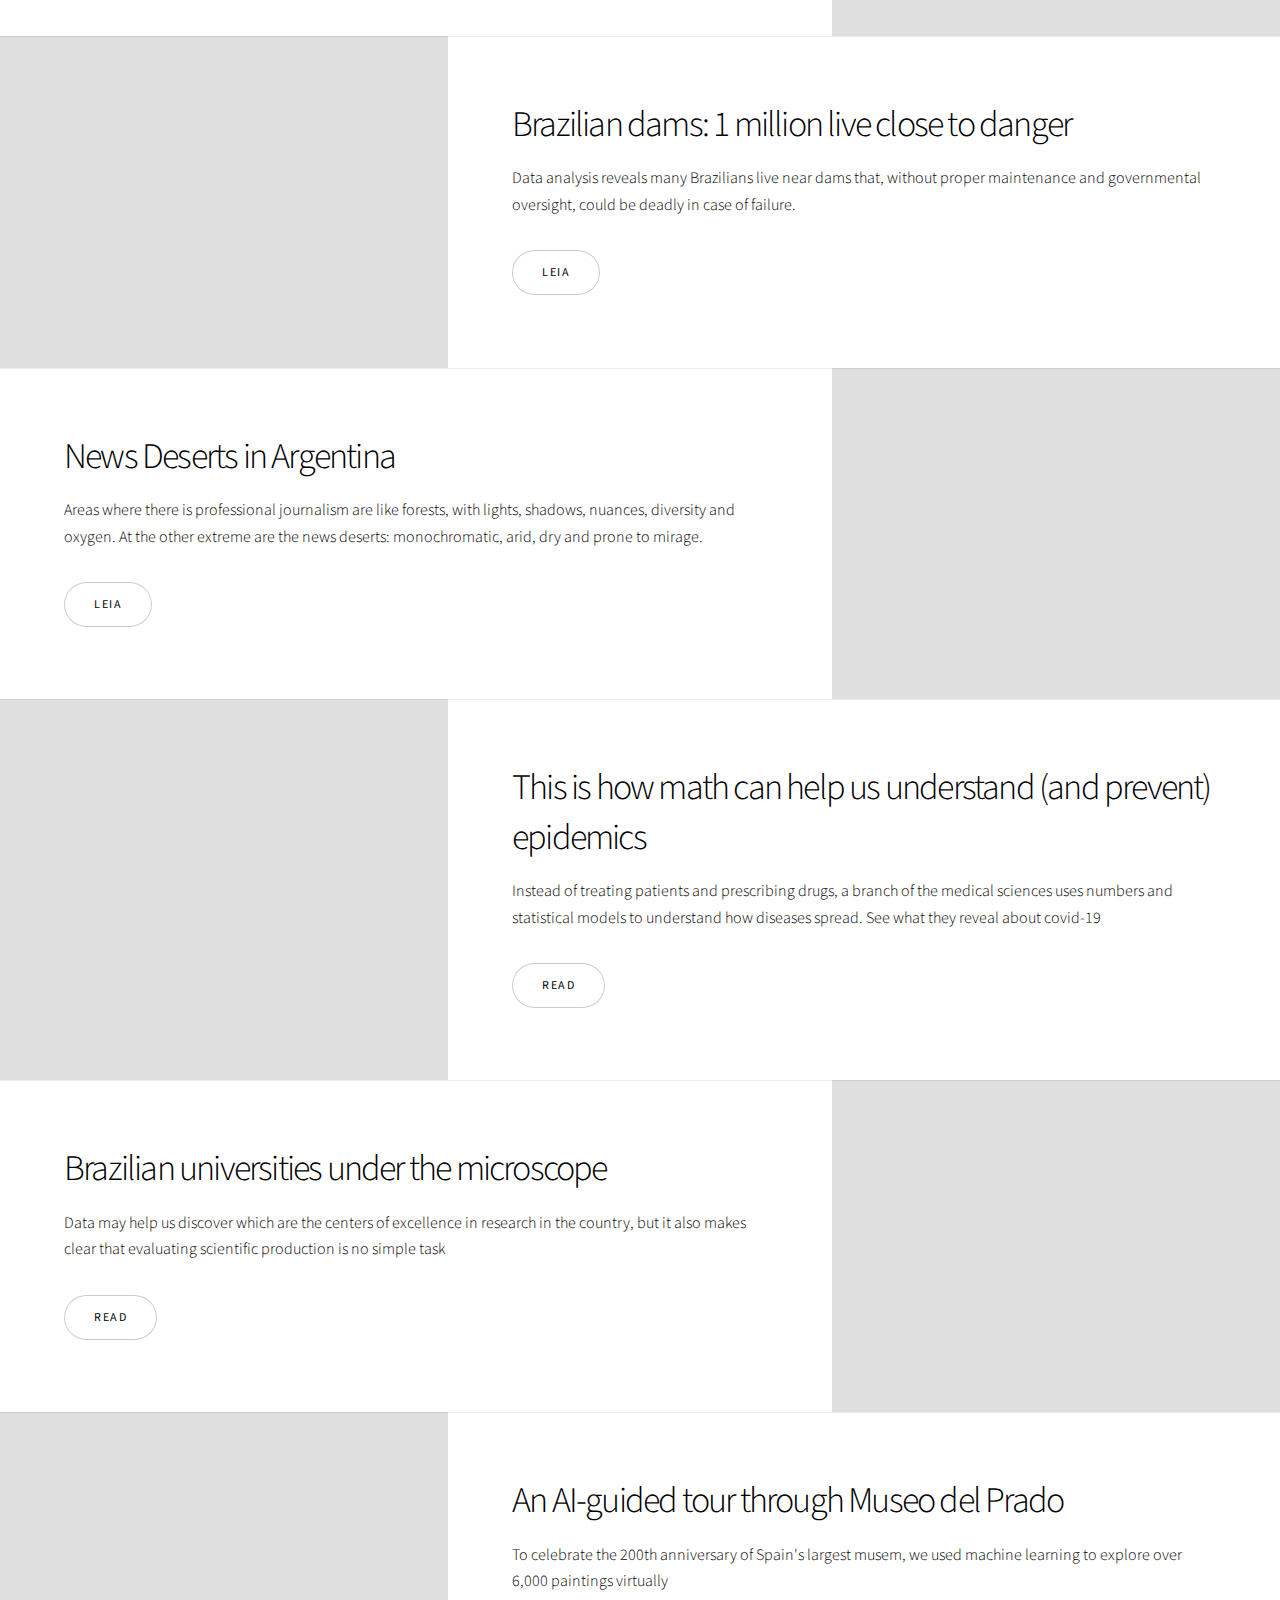
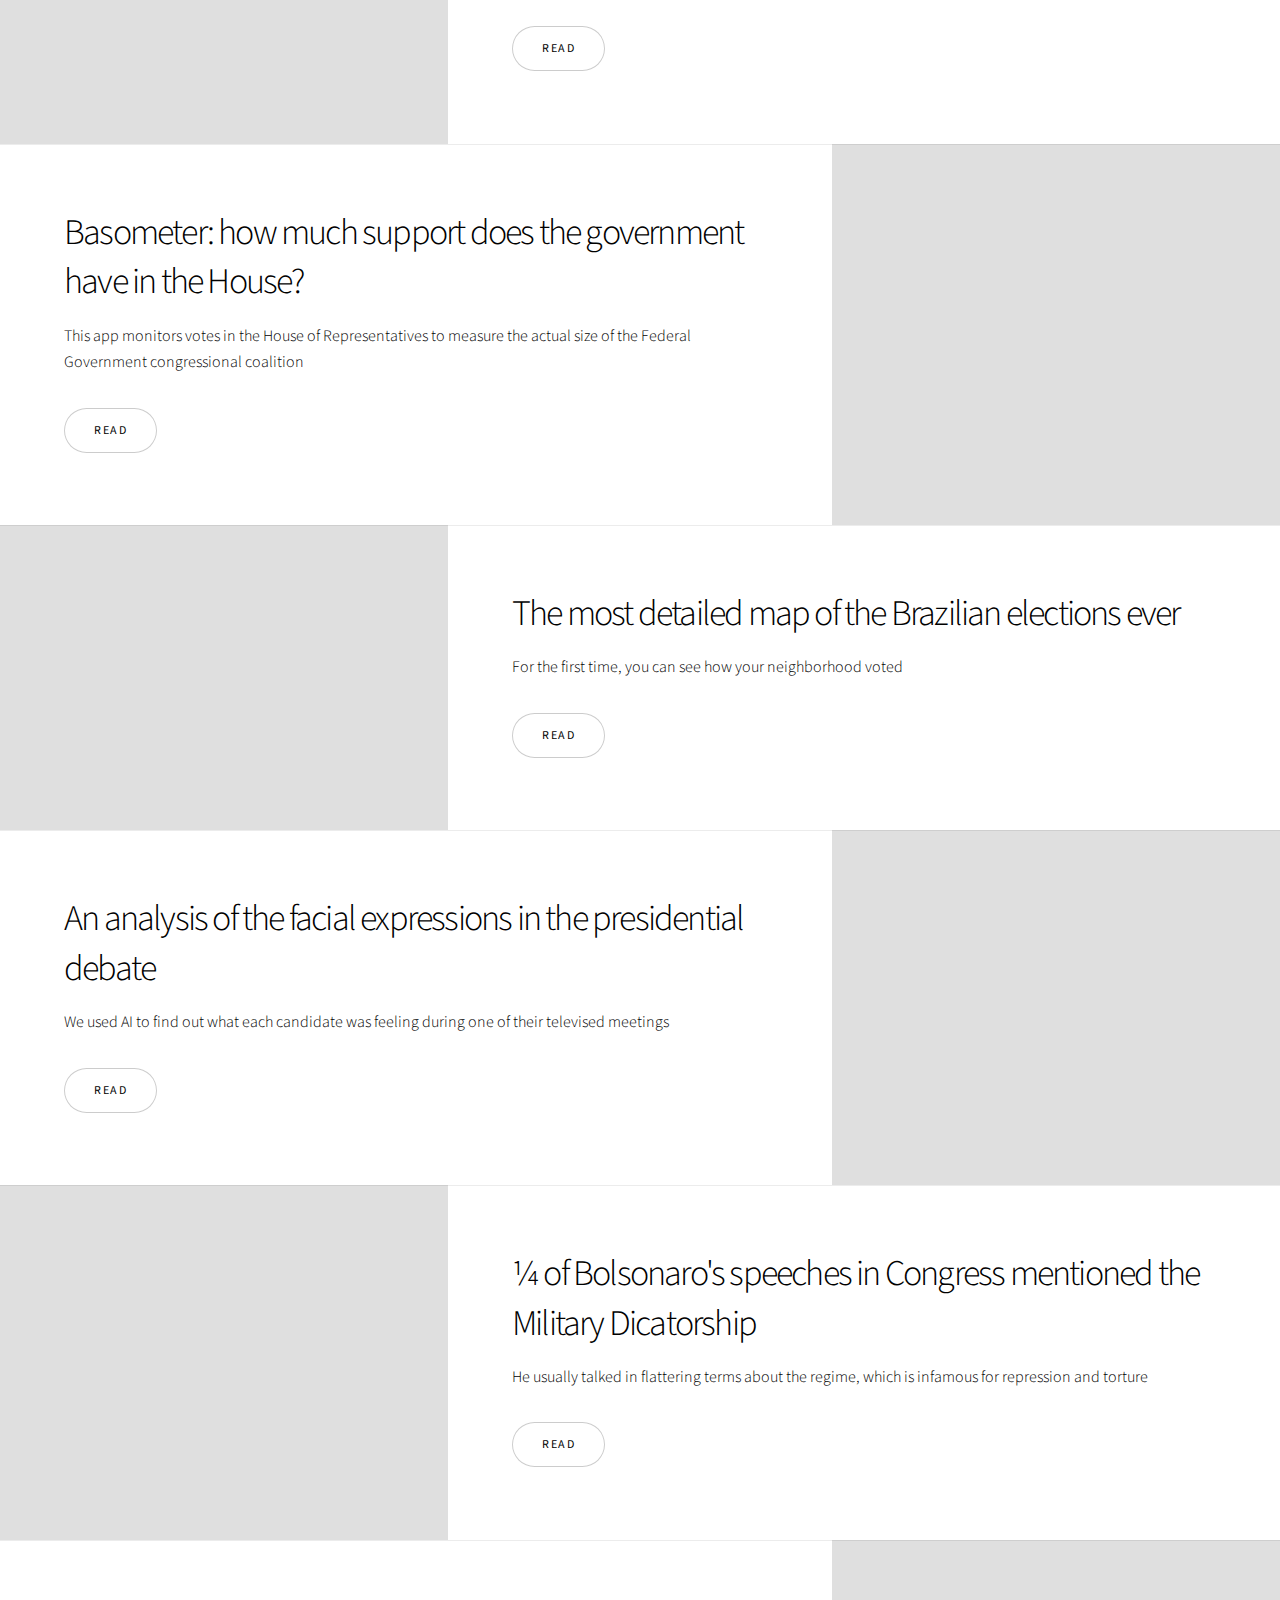
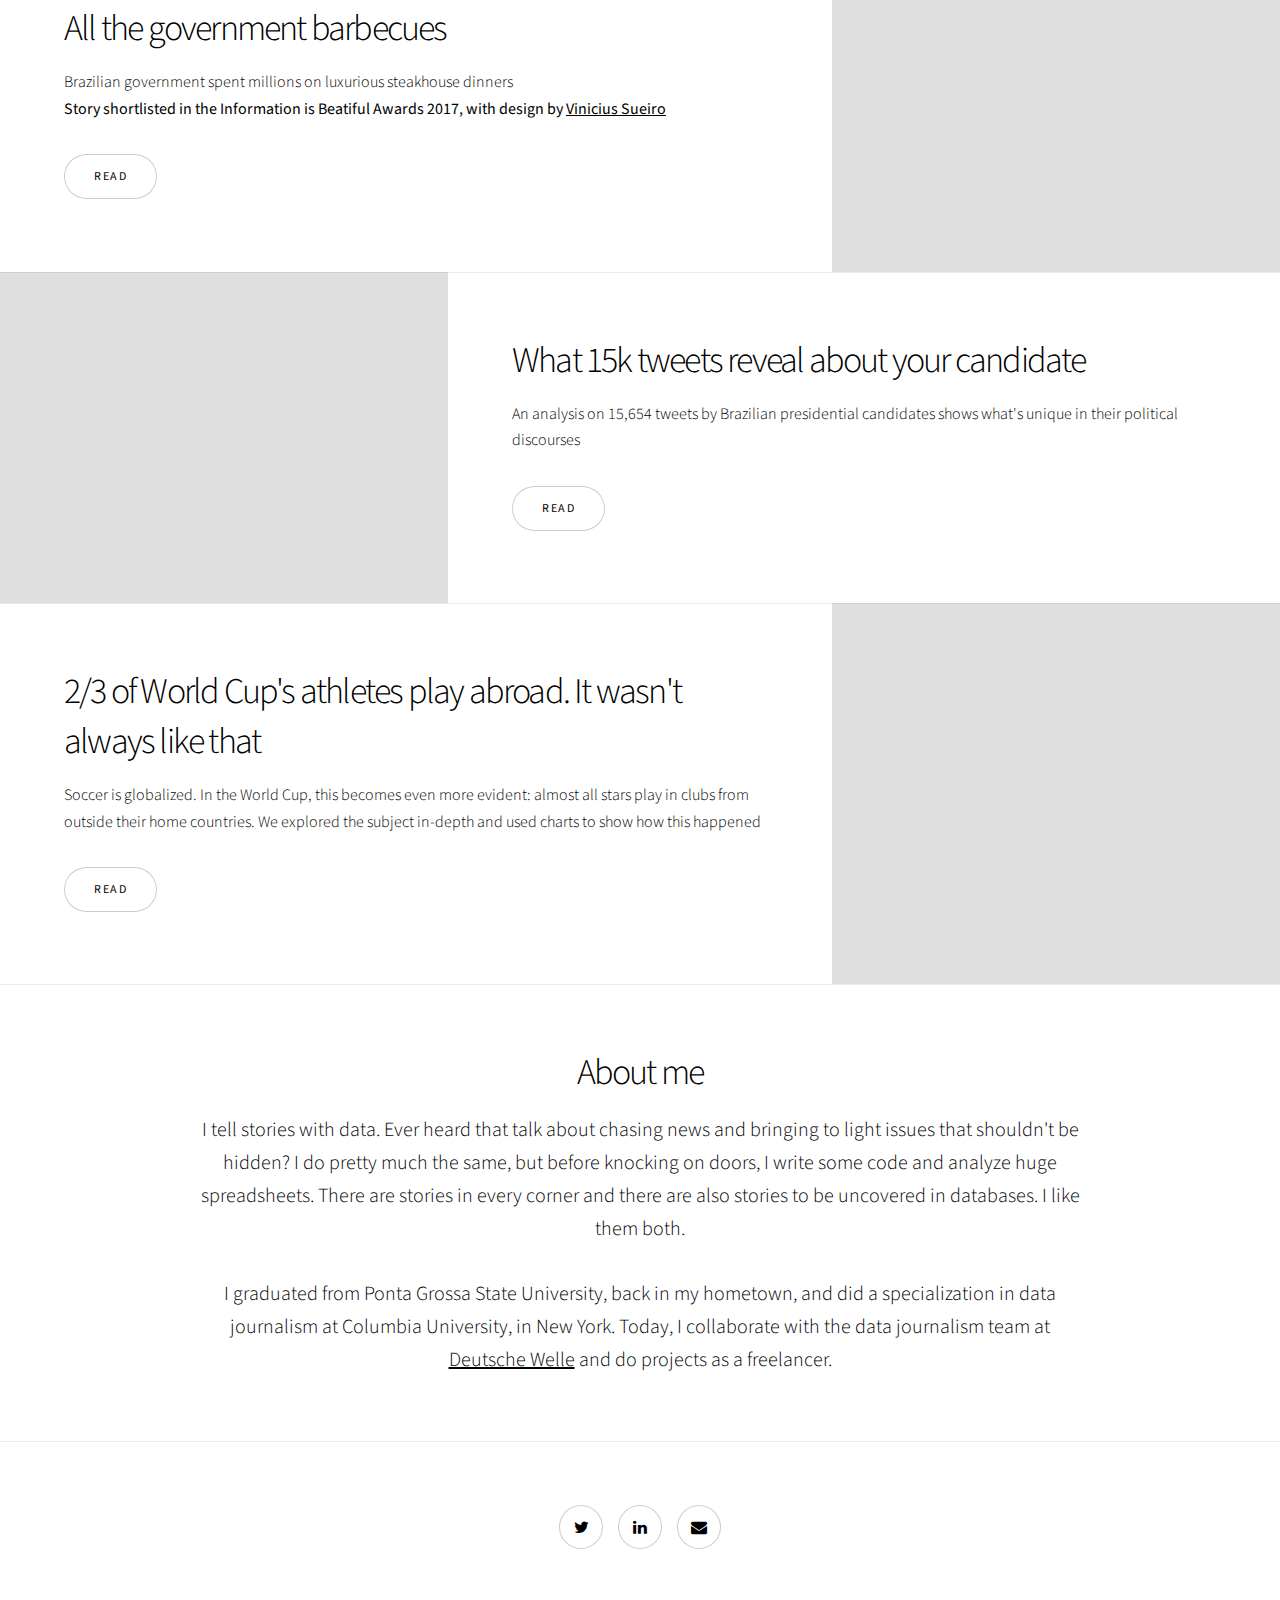
==== commit 7a2e977a: "apparently i cant write without typos" ====
--- a/english/index.html
+++ b/english/index.html
@@ -43,7 +43,7 @@
 
 					<section class="spotlight style1 orient-right content-align-left image-position-center onscroll-image-fade-in" id="first">
 					<div class="content">
-						<h2>At the Epicenter: what if all those killed by Covid‑19 in were your neighbors?</h2>
+						<h2>At the Epicenter: what if all those killed by Covid‑19 were your neighbors?</h2>
 						<p>Can you imagine what it would be like if all deaths from covid-19 had occurred around your house?</p>
 						<ul class="actions vertical">
 							<li><a class="button" href="https://www.washingtonpost.com/graphics/2020/national/coronavirus-deaths-neighborhood/">Read</a></li>
